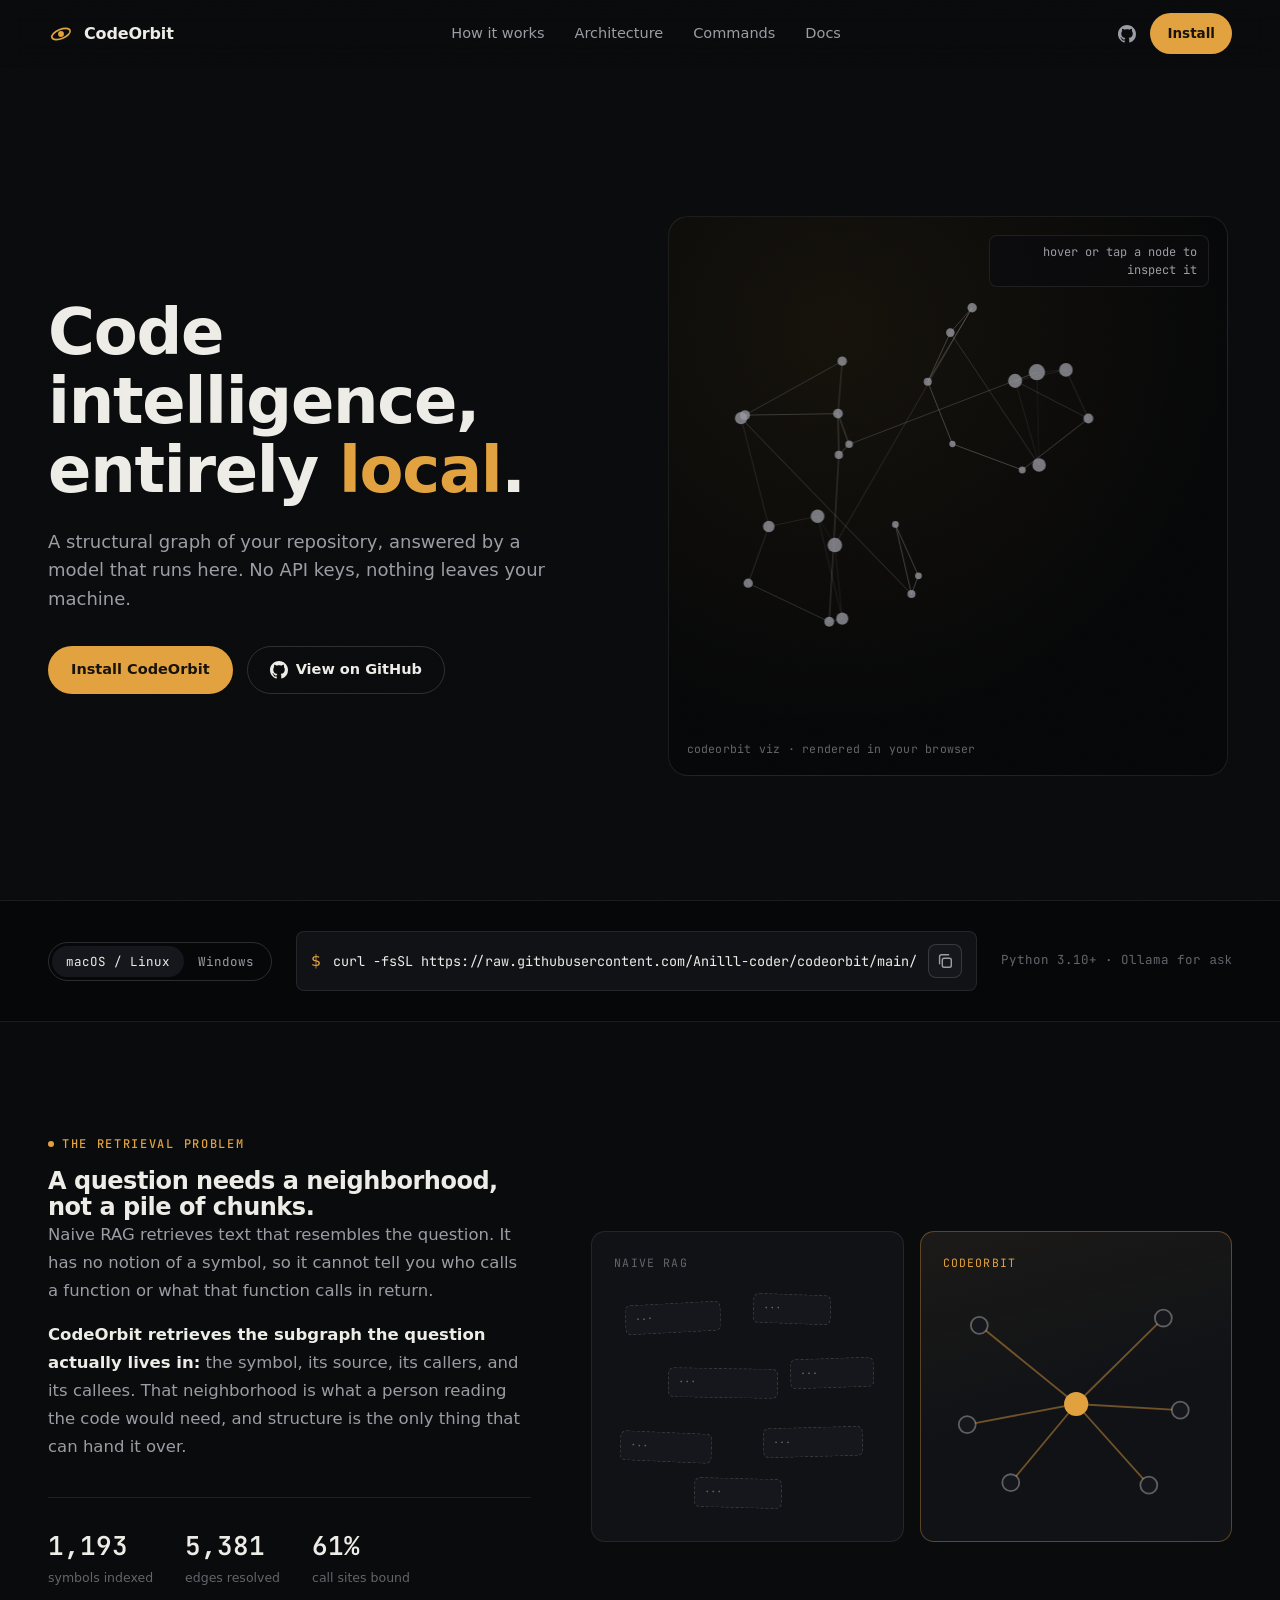
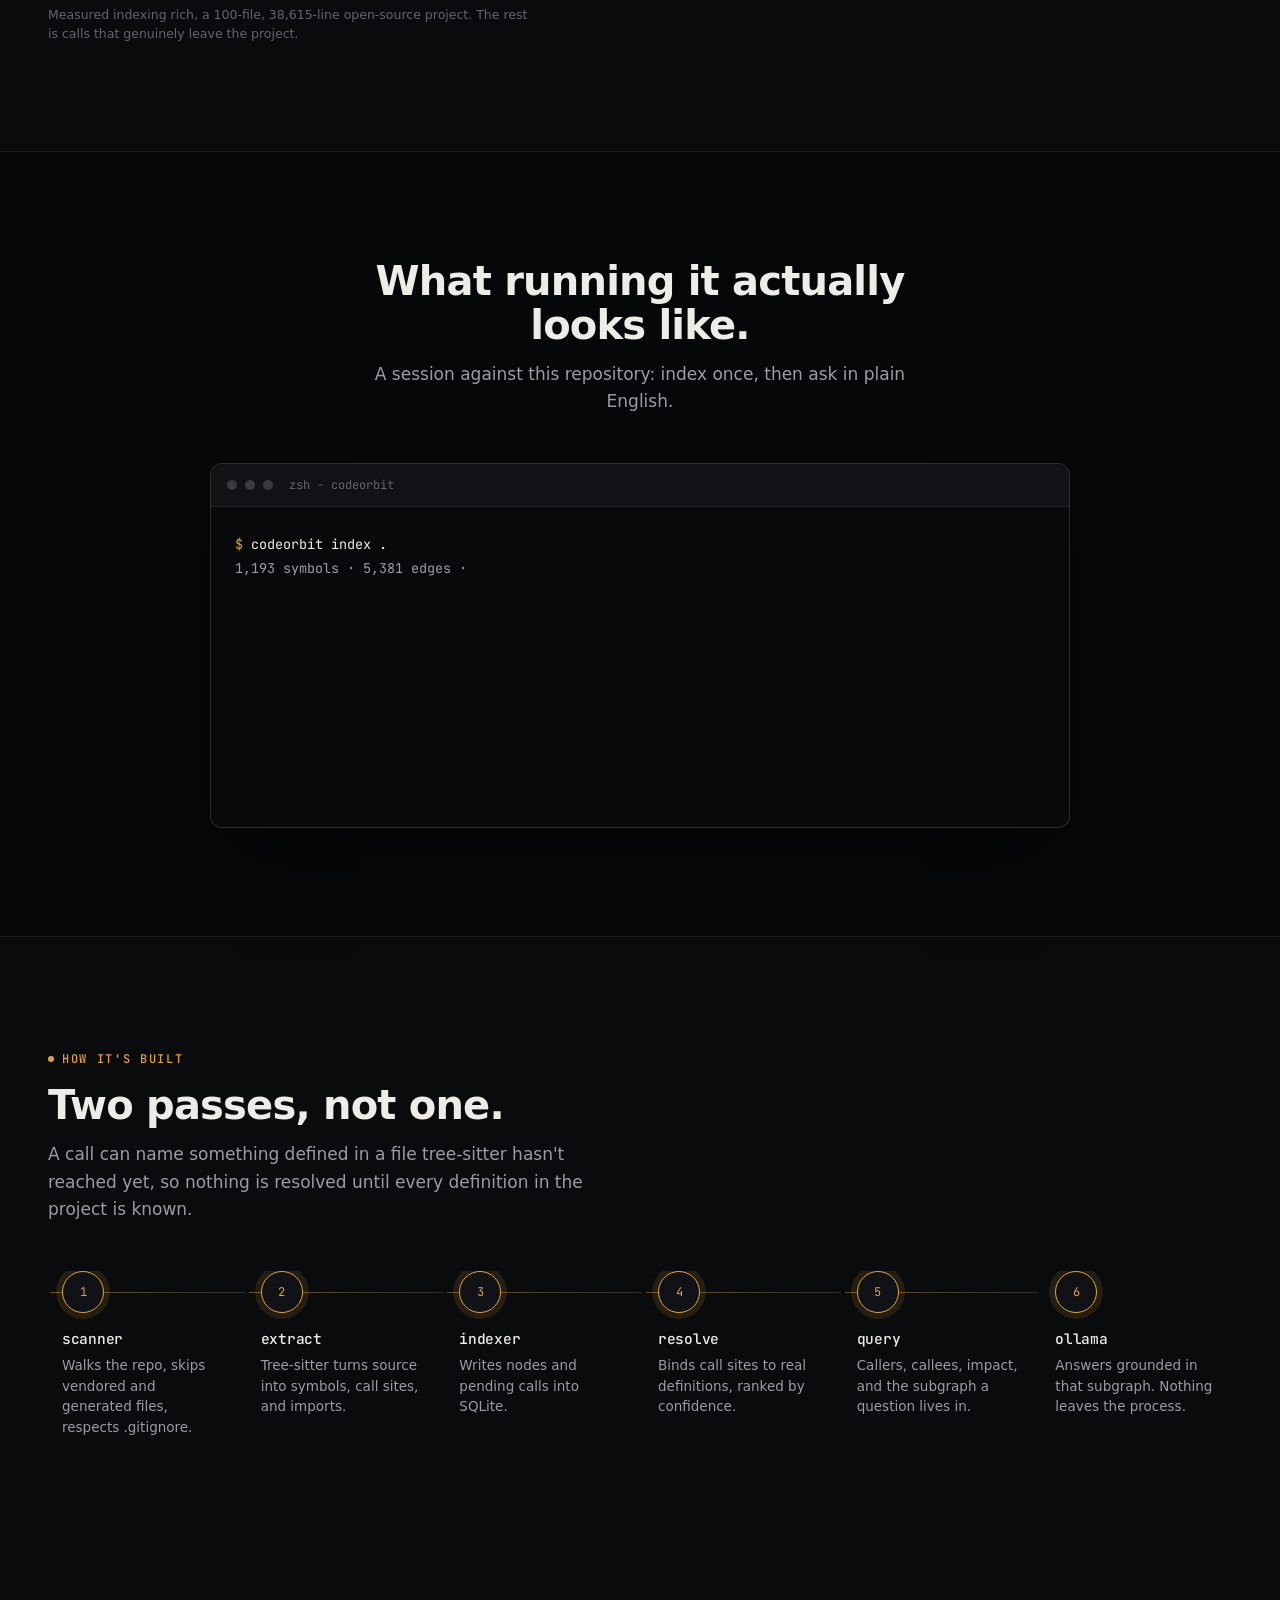
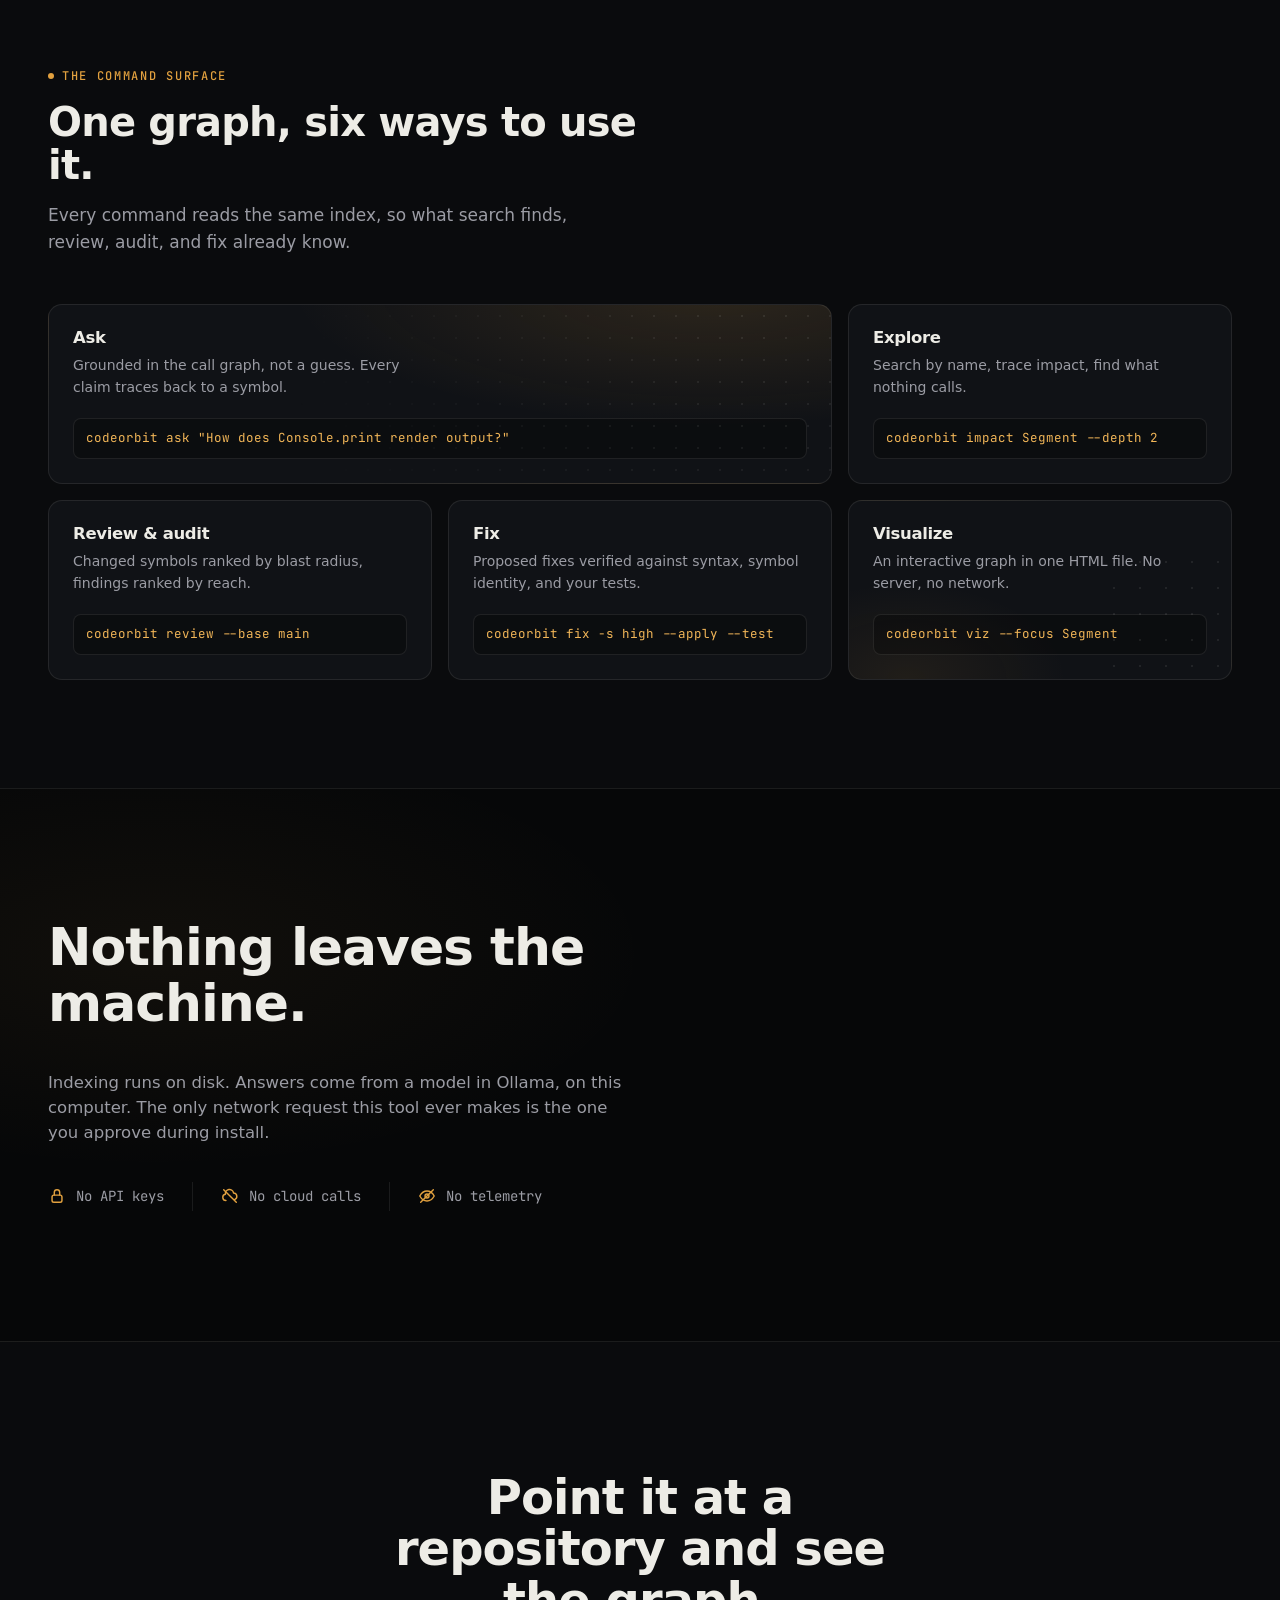
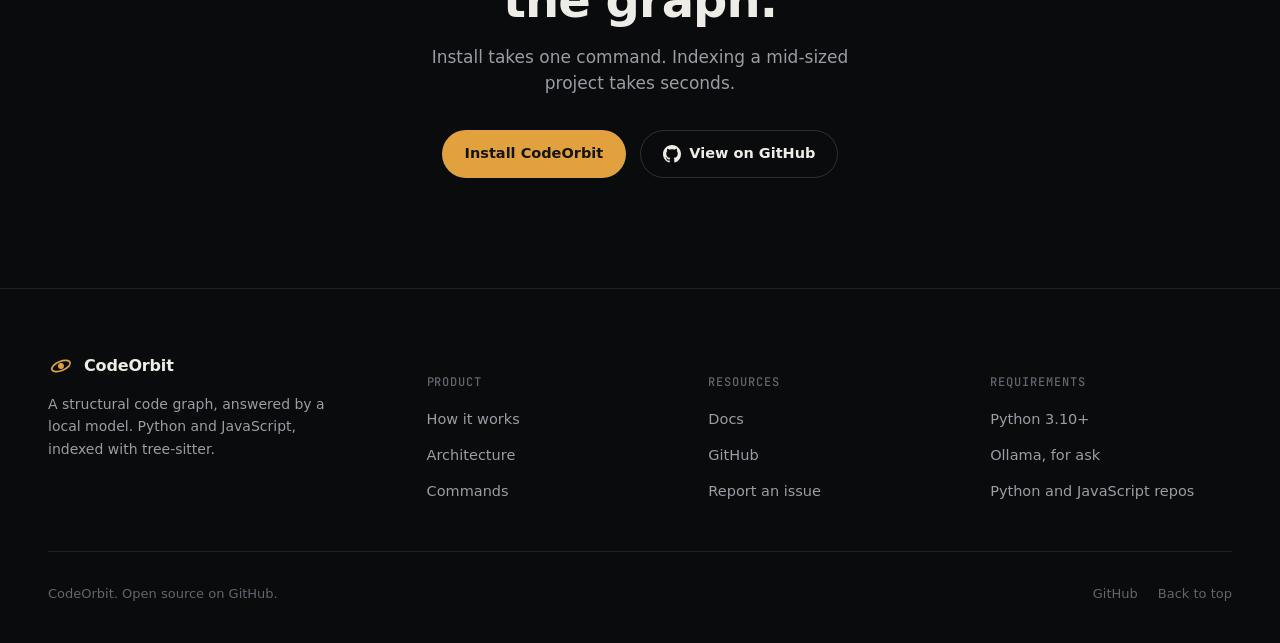
==== site/index.html @ 355a2ba1 "added site" ====
<!doctype html>
<html lang="en">
<head>
  <meta charset="UTF-8" />
  <meta name="viewport" content="width=device-width, initial-scale=1" />
  <title>CodeOrbit: local-first code intelligence</title>
  <meta name="description" content="CodeOrbit builds a structural knowledge graph of your repository with tree-sitter and answers questions about your code with a local LLM through Ollama. No API keys, no cloud, no telemetry." />

  <meta property="og:title" content="CodeOrbit: local-first code intelligence" />
  <meta property="og:description" content="A structural knowledge graph of your repo, answered by a model that runs on your machine. No API keys, nothing leaves your laptop." />
  <meta property="og:type" content="website" />
  <meta name="theme-color" content="#0a0b0d" />

  <link rel="icon" href="data:image/svg+xml,%3Csvg xmlns='http://www.w3.org/2000/svg' viewBox='0 0 32 32'%3E%3Crect width='32' height='32' rx='7' fill='%230a0b0d'/%3E%3Cellipse cx='16' cy='16' rx='12' ry='5.5' fill='none' stroke='%23e2a13f' stroke-width='2' transform='rotate(-22 16 16)'/%3E%3Ccircle cx='16' cy='16' r='3.4' fill='%23e2a13f'/%3E%3C/svg%3E" />

  <link rel="preconnect" href="https://fonts.googleapis.com" />
  <link rel="preconnect" href="https://fonts.gstatic.com" crossorigin />
  <link href="https://fonts.googleapis.com/css2?family=Space+Grotesk:wght@300..700&family=JetBrains+Mono:wght@400;500;600&display=swap" rel="stylesheet" />

  <link rel="stylesheet" href="styles.css" />
</head>
<body>
  <a class="sr-only" href="#main">Skip to content</a>
  <div class="grain" aria-hidden="true"></div>

  <!-- ============================================================ NAV -->
  <header class="nav" id="nav">
    <div class="nav-inner">
      <a class="brand" href="#top" aria-label="CodeOrbit home">
        <svg class="brand-mark" viewBox="0 0 32 32" aria-hidden="true">
          <ellipse cx="16" cy="16" rx="12" ry="5.6" fill="none" stroke="#e2a13f" stroke-width="2" transform="rotate(-22 16 16)"/>
          <circle cx="16" cy="16" r="3.6" fill="#e2a13f"/>
        </svg>
        CodeOrbit
      </a>

      <nav class="nav-links" aria-label="Primary">
        <a href="#story">How it works</a>
        <a href="#architecture">Architecture</a>
        <a href="#commands">Commands</a>
        <a href="https://github.com/Anilll-coder/codeorbit#readme">Docs</a>
      </nav>

      <div class="nav-cta">
        <a class="nav-gh" href="https://github.com/Anilll-coder/codeorbit" aria-label="CodeOrbit on GitHub" target="_blank" rel="noopener">
          <svg class="icon" viewBox="0 0 16 16" fill="currentColor" aria-hidden="true">
            <path d="M8 0C3.58 0 0 3.58 0 8c0 3.54 2.29 6.53 5.47 7.59.4.07.55-.17.55-.38 0-.19-.01-.82-.01-1.49-2.01.37-2.53-.49-2.69-.94-.09-.23-.48-.94-.82-1.13-.28-.15-.68-.52-.01-.53.63-.01 1.08.58 1.23.82.72 1.21 1.87.87 2.33.66.07-.52.28-.87.51-1.07-1.78-.2-3.64-.89-3.64-3.95 0-.87.31-1.59.82-2.15-.08-.2-.36-1.02.08-2.12 0 0 .67-.21 2.2.82.64-.18 1.32-.27 2-.27.68 0 1.36.09 2 .27 1.53-1.04 2.2-.82 2.2-.82.44 1.1.16 1.92.08 2.12.51.56.82 1.27.82 2.15 0 3.07-1.87 3.75-3.65 3.95.29.25.54.73.54 1.48 0 1.07-.01 1.93-.01 2.2 0 .21.15.46.55.38A8.013 8.013 0 0016 8c0-4.42-3.58-8-8-8z"/>
          </svg>
        </a>
        <a class="btn btn-primary btn-sm" href="#install">Install</a>
        <button class="nav-mobile-toggle" id="menu-toggle" aria-label="Open menu" aria-expanded="false" aria-controls="mobile-menu">
          <svg class="icon" id="menu-icon" viewBox="0 0 20 20" fill="none" stroke="currentColor" stroke-width="1.6" stroke-linecap="round" aria-hidden="true">
            <line x1="3" y1="6" x2="17" y2="6"/>
            <line x1="3" y1="10" x2="17" y2="10"/>
            <line x1="3" y1="14" x2="17" y2="14"/>
          </svg>
        </button>
      </div>
    </div>
  </header>

  <div class="mobile-menu" id="mobile-menu">
    <a href="#story">How it works</a>
    <a href="#architecture">Architecture</a>
    <a href="#commands">Commands</a>
    <a href="https://github.com/Anilll-coder/codeorbit#readme">Docs</a>
    <a href="https://github.com/Anilll-coder/codeorbit" target="_blank" rel="noopener">GitHub</a>
    <a class="btn btn-primary" href="#install">Install CodeOrbit</a>
  </div>

  <main id="main">

    <!-- ============================================================ HERO -->
    <section class="hero" id="top">
      <div class="hero-inner">
        <div class="hero-copy">
          <h1>Code intelligence, entirely <em>local</em>.</h1>
          <p class="sub">A structural graph of your repository, answered by a model that runs here. No API keys, nothing leaves your machine.</p>
          <div class="hero-actions">
            <a class="btn btn-primary" href="#install">Install CodeOrbit</a>
            <a class="btn btn-ghost" href="https://github.com/Anilll-coder/codeorbit" target="_blank" rel="noopener">
              <svg class="icon" viewBox="0 0 16 16" fill="currentColor" aria-hidden="true">
                <path d="M8 0C3.58 0 0 3.58 0 8c0 3.54 2.29 6.53 5.47 7.59.4.07.55-.17.55-.38 0-.19-.01-.82-.01-1.49-2.01.37-2.53-.49-2.69-.94-.09-.23-.48-.94-.82-1.13-.28-.15-.68-.52-.01-.53.63-.01 1.08.58 1.23.82.72 1.21 1.87.87 2.33.66.07-.52.28-.87.51-1.07-1.78-.2-3.64-.89-3.64-3.95 0-.87.31-1.59.82-2.15-.08-.2-.36-1.02.08-2.12 0 0 .67-.21 2.2.82.64-.18 1.32-.27 2-.27.68 0 1.36.09 2 .27 1.53-1.04 2.2-.82 2.2-.82.44 1.1.16 1.92.08 2.12.51.56.82 1.27.82 2.15 0 3.07-1.87 3.75-3.65 3.95.29.25.54.73.54 1.48 0 1.07-.01 1.93-.01 2.2 0 .21.15.46.55.38A8.013 8.013 0 0016 8c0-4.42-3.58-8-8-8z"/>
              </svg>
              View on GitHub
            </a>
          </div>
        </div>

        <div class="hero-stage" id="hero-stage">
          <canvas id="orbit-canvas" role="img" aria-label="Interactive rendering of a code call graph: nodes are symbols, lines are calls between them"></canvas>
          <div class="hero-node-label" id="hero-node-label"></div>
          <div class="hero-stage-tag">codeorbit viz · rendered in your browser</div>
        </div>
      </div>
    </section>

    <!-- ============================================================ INSTALL STRIP -->
    <section class="install-strip" id="install">
      <div class="install-strip-inner">
        <div class="install-tabs" role="tablist" aria-label="Install command by platform">
          <button class="install-tab is-active" role="tab" aria-selected="true" data-target="sh">macOS / Linux</button>
          <button class="install-tab" role="tab" aria-selected="false" data-target="ps1">Windows</button>
        </div>

        <div class="install-code">
          <span class="prompt">$</span>
          <code id="install-cmd">curl -fsSL https://raw.githubusercontent.com/Anilll-coder/codeorbit/main/install.sh | sh</code>
          <button class="copy-btn" id="copy-install" aria-label="Copy install command" type="button">
            <svg class="icon" id="copy-icon" viewBox="0 0 20 20" fill="none" stroke="currentColor" stroke-width="1.6" stroke-linecap="round" stroke-linejoin="round" aria-hidden="true">
              <rect x="7" y="7" width="10" height="10" rx="2"/>
              <path d="M4 13V5a2 2 0 012-2h8"/>
            </svg>
          </button>
        </div>

        <div class="install-meta">Python 3.10+ · Ollama for <code>ask</code></div>
      </div>
    </section>

    <!-- ============================================================ STORY -->
    <section class="section" id="story">
      <div class="wrap">
        <div class="story">
          <div class="story-copy reveal">
            <div class="eyebrow">The retrieval problem</div>
            <h2>A question needs a neighborhood, not a pile of chunks.</h2>
            <p>Naive RAG retrieves text that resembles the question. It has no notion of a symbol, so it cannot tell you who calls a function or what that function calls in return.</p>
            <p><strong>CodeOrbit retrieves the subgraph the question actually lives in:</strong> the symbol, its source, its callers, and its callees. That neighborhood is what a person reading the code would need, and structure is the only thing that can hand it over.</p>

            <div class="proof-row">
              <div class="proof-item">
                <div class="num">1,193</div>
                <div class="lbl">symbols indexed</div>
              </div>
              <div class="proof-item">
                <div class="num">5,381</div>
                <div class="lbl">edges resolved</div>
              </div>
              <div class="proof-item">
                <div class="num">61%</div>
                <div class="lbl">call sites bound</div>
              </div>
            </div>
            <div class="proof-note">Measured indexing rich, a 100-file, 38,615-line open-source project. The rest is calls that genuinely leave the project.</div>
          </div>

          <div class="compare reveal">
            <div class="compare-panel">
              <div class="compare-title">Naive RAG</div>
              <div class="chunk-field" aria-hidden="true">
                <div class="chunk" style="top:6%; left:4%; width:96px; transform:rotate(-3deg);">···</div>
                <div class="chunk" style="top:2%; left:52%; width:78px; transform:rotate(2deg);">···</div>
                <div class="chunk" style="top:34%; left:20%; width:110px; transform:rotate(1deg);">···</div>
                <div class="chunk" style="top:30%; left:66%; width:84px; transform:rotate(-2deg);">···</div>
                <div class="chunk" style="top:62%; left:2%; width:92px; transform:rotate(2.5deg);">···</div>
                <div class="chunk" style="top:60%; left:56%; width:100px; transform:rotate(-1.5deg);">···</div>
                <div class="chunk" style="top:82%; left:30%; width:88px; transform:rotate(1.5deg);">···</div>
              </div>
            </div>
            <div class="compare-panel is-good">
              <div class="compare-title">CodeOrbit</div>
              <svg class="neighborhood" viewBox="0 0 220 190" aria-hidden="true">
                <g stroke="rgba(226,161,63,0.45)" stroke-width="1.5">
                  <line x1="110" y1="95" x2="30" y2="30"/>
                  <line x1="110" y1="95" x2="182" y2="24"/>
                  <line x1="110" y1="95" x2="196" y2="100"/>
                  <line x1="110" y1="95" x2="170" y2="162"/>
                  <line x1="110" y1="95" x2="56" y2="160"/>
                  <line x1="110" y1="95" x2="20" y2="112"/>
                </g>
                <circle cx="30" cy="30" r="7" fill="#15171c" stroke="rgba(237,236,230,0.35)" stroke-width="1.5"/>
                <circle cx="182" cy="24" r="7" fill="#15171c" stroke="rgba(237,236,230,0.35)" stroke-width="1.5"/>
                <circle cx="196" cy="100" r="7" fill="#15171c" stroke="rgba(237,236,230,0.35)" stroke-width="1.5"/>
                <circle cx="170" cy="162" r="7" fill="#15171c" stroke="rgba(237,236,230,0.35)" stroke-width="1.5"/>
                <circle cx="56" cy="160" r="7" fill="#15171c" stroke="rgba(237,236,230,0.35)" stroke-width="1.5"/>
                <circle cx="20" cy="112" r="7" fill="#15171c" stroke="rgba(237,236,230,0.35)" stroke-width="1.5"/>
                <circle cx="110" cy="95" r="10" fill="#e2a13f"/>
              </svg>
            </div>
          </div>
        </div>
      </div>
    </section>

    <!-- ============================================================ TERMINAL DEMO -->
    <section class="section terminal-section" id="demo">
      <div class="wrap">
        <div class="section-head reveal" style="margin-left:auto;margin-right:auto;text-align:center;">
          <h2>What running it actually looks like.</h2>
          <p style="margin-left:auto;margin-right:auto;">A session against this repository: index once, then ask in plain English.</p>
        </div>

        <div class="terminal-window reveal" id="terminal">
          <div class="terminal-titlebar">
            <span class="tdot"></span><span class="tdot"></span><span class="tdot"></span>
            <span class="terminal-label">zsh - codeorbit</span>
          </div>
          <div class="terminal-body" id="terminal-body" aria-live="polite"></div>
        </div>
      </div>
    </section>

    <!-- ============================================================ ARCHITECTURE -->
    <section class="section" id="architecture">
      <div class="wrap">
        <div class="section-head reveal">
          <div class="eyebrow">How it's built</div>
          <h2>Two passes, not one.</h2>
          <p>A call can name something defined in a file tree-sitter hasn't reached yet, so nothing is resolved until every definition in the project is known.</p>
        </div>

        <div class="pipeline" id="pipeline">
          <div class="pipeline-stage" data-i="0">
            <div class="pipeline-node">1</div>
            <h4>scanner</h4>
            <p>Walks the repo, skips vendored and generated files, respects .gitignore.</p>
          </div>
          <div class="pipeline-stage" data-i="1">
            <div class="pipeline-node">2</div>
            <h4>extract</h4>
            <p>Tree-sitter turns source into symbols, call sites, and imports.</p>
          </div>
          <div class="pipeline-stage" data-i="2">
            <div class="pipeline-node">3</div>
            <h4>indexer</h4>
            <p>Writes nodes and pending calls into SQLite.</p>
          </div>
          <div class="pipeline-stage" data-i="3">
            <div class="pipeline-node">4</div>
            <h4>resolve</h4>
            <p>Binds call sites to real definitions, ranked by confidence.</p>
          </div>
          <div class="pipeline-stage" data-i="4">
            <div class="pipeline-node">5</div>
            <h4>query</h4>
            <p>Callers, callees, impact, and the subgraph a question lives in.</p>
          </div>
          <div class="pipeline-stage" data-i="5">
            <div class="pipeline-node">6</div>
            <h4>ollama</h4>
            <p>Answers grounded in that subgraph. Nothing leaves the process.</p>
          </div>
        </div>
      </div>
    </section>

    <!-- ============================================================ COMMANDS -->
    <section class="section" id="commands">
      <div class="wrap">
        <div class="section-head reveal">
          <div class="eyebrow">The command surface</div>
          <h2>One graph, six ways to use it.</h2>
          <p>Every command reads the same index, so what search finds, review, audit, and fix already know.</p>
        </div>

        <div class="bento reveal">
          <div class="bento-cell is-hero">
            <h4>Ask</h4>
            <p>Grounded in the call graph, not a guess. Every claim traces back to a symbol.</p>
            <div class="bento-code">codeorbit ask "How does Console.print render output?"</div>
          </div>
          <div class="bento-cell">
            <h4>Explore</h4>
            <p>Search by name, trace impact, find what nothing calls.</p>
            <div class="bento-code">codeorbit impact Segment --depth 2</div>
          </div>
          <div class="bento-cell">
            <h4>Review &amp; audit</h4>
            <p>Changed symbols ranked by blast radius, findings ranked by reach.</p>
            <div class="bento-code">codeorbit review --base main</div>
          </div>
          <div class="bento-cell">
            <h4>Fix</h4>
            <p>Proposed fixes verified against syntax, symbol identity, and your tests.</p>
            <div class="bento-code">codeorbit fix -s high --apply --test</div>
          </div>
          <div class="bento-cell is-graph">
            <h4>Visualize</h4>
            <p>An interactive graph in one HTML file. No server, no network.</p>
            <div class="bento-code">codeorbit viz --focus Segment</div>
          </div>
        </div>
      </div>
    </section>

    <!-- ============================================================ MANIFESTO -->
    <section class="manifesto" id="local-first">
      <div class="wrap reveal">
        <h2>Nothing leaves the machine.</h2>
        <p style="color:var(--text-secondary); font-size:16.5px; max-width:56ch; margin-bottom:36px;">Indexing runs on disk. Answers come from a model in Ollama, on this computer. The only network request this tool ever makes is the one you approve during install.</p>
        <div class="manifesto-facts">
          <div class="manifesto-fact">
            <svg class="icon" viewBox="0 0 20 20" fill="none" stroke="currentColor" stroke-width="1.6" stroke-linecap="round" stroke-linejoin="round" aria-hidden="true">
              <rect x="4.5" y="9" width="11" height="8" rx="2"/>
              <path d="M7 9V6a3 3 0 016 0v3"/>
            </svg>
            No API keys
          </div>
          <div class="manifesto-fact">
            <svg class="icon" viewBox="0 0 20 20" fill="none" stroke="currentColor" stroke-width="1.6" stroke-linecap="round" stroke-linejoin="round" aria-hidden="true">
              <path d="M5.5 15a3.5 3.5 0 01-.6-6.95A4.5 4.5 0 0113.9 6.6 3.8 3.8 0 0115 14"/>
              <line x1="3" y1="3" x2="17" y2="17"/>
            </svg>
            No cloud calls
          </div>
          <div class="manifesto-fact">
            <svg class="icon" viewBox="0 0 20 20" fill="none" stroke="currentColor" stroke-width="1.6" stroke-linecap="round" stroke-linejoin="round" aria-hidden="true">
              <path d="M2 10s3-5.5 8-5.5 8 5.5 8 5.5-3 5.5-8 5.5-8-5.5-8-5.5z"/>
              <circle cx="10" cy="10" r="2.2"/>
              <line x1="3" y1="17" x2="17" y2="3"/>
            </svg>
            No telemetry
          </div>
        </div>
      </div>
    </section>

    <!-- ============================================================ FINAL CTA -->
    <section class="final-cta">
      <div class="wrap reveal">
        <h2>Point it at a repository and see the graph.</h2>
        <p>Install takes one command. Indexing a mid-sized project takes seconds.</p>
        <div class="hero-actions">
          <a class="btn btn-primary" href="#install">Install CodeOrbit</a>
          <a class="btn btn-ghost" href="https://github.com/Anilll-coder/codeorbit" target="_blank" rel="noopener">
            <svg class="icon" viewBox="0 0 16 16" fill="currentColor" aria-hidden="true">
              <path d="M8 0C3.58 0 0 3.58 0 8c0 3.54 2.29 6.53 5.47 7.59.4.07.55-.17.55-.38 0-.19-.01-.82-.01-1.49-2.01.37-2.53-.49-2.69-.94-.09-.23-.48-.94-.82-1.13-.28-.15-.68-.52-.01-.53.63-.01 1.08.58 1.23.82.72 1.21 1.87.87 2.33.66.07-.52.28-.87.51-1.07-1.78-.2-3.64-.89-3.64-3.95 0-.87.31-1.59.82-2.15-.08-.2-.36-1.02.08-2.12 0 0 .67-.21 2.2.82.64-.18 1.32-.27 2-.27.68 0 1.36.09 2 .27 1.53-1.04 2.2-.82 2.2-.82.44 1.1.16 1.92.08 2.12.51.56.82 1.27.82 2.15 0 3.07-1.87 3.75-3.65 3.95.29.25.54.73.54 1.48 0 1.07-.01 1.93-.01 2.2 0 .21.15.46.55.38A8.013 8.013 0 0016 8c0-4.42-3.58-8-8-8z"/>
            </svg>
            View on GitHub
          </a>
        </div>
      </div>
    </section>
  </main>

  <!-- ============================================================ FOOTER -->
  <footer class="footer">
    <div class="wrap">
      <div class="footer-top">
        <div class="footer-brand">
          <a class="brand" href="#top" aria-label="CodeOrbit home">
            <svg class="brand-mark" viewBox="0 0 32 32" aria-hidden="true">
              <ellipse cx="16" cy="16" rx="12" ry="5.6" fill="none" stroke="#e2a13f" stroke-width="2" transform="rotate(-22 16 16)"/>
              <circle cx="16" cy="16" r="3.6" fill="#e2a13f"/>
            </svg>
            CodeOrbit
          </a>
          <p>A structural code graph, answered by a local model. Python and JavaScript, indexed with tree-sitter.</p>
        </div>

        <div class="footer-col">
          <h5>Product</h5>
          <ul>
            <li><a href="#story">How it works</a></li>
            <li><a href="#architecture">Architecture</a></li>
            <li><a href="#commands">Commands</a></li>
          </ul>
        </div>

        <div class="footer-col">
          <h5>Resources</h5>
          <ul>
            <li><a href="https://github.com/Anilll-coder/codeorbit#readme" target="_blank" rel="noopener">Docs</a></li>
            <li><a href="https://github.com/Anilll-coder/codeorbit" target="_blank" rel="noopener">GitHub</a></li>
            <li><a href="https://github.com/Anilll-coder/codeorbit/issues" target="_blank" rel="noopener">Report an issue</a></li>
          </ul>
        </div>

        <div class="footer-col">
          <h5>Requirements</h5>
          <ul>
            <li><span class="plain">Python 3.10+</span></li>
            <li><span class="plain">Ollama, for <code style="font-family:inherit;">ask</code></span></li>
            <li><span class="plain">Python and JavaScript repos</span></li>
          </ul>
        </div>
      </div>

      <div class="footer-bottom">
        <span>CodeOrbit. Open source on GitHub.</span>
        <div class="footer-bottom-links">
          <a href="https://github.com/Anilll-coder/codeorbit" target="_blank" rel="noopener">GitHub</a>
          <a href="#top">Back to top</a>
        </div>
      </div>
    </div>
  </footer>

  <script src="app.js"></script>
</body>
</html>
---- site/styles.css ----
/* CodeOrbit landing page
   Dark-locked by design: this is a devtool brand identity, not an omission. */

@font-face {
  font-family: 'Space Grotesk';
  font-style: normal;
  font-weight: 300 700;
  font-display: swap;
  src: local('Space Grotesk');
}

:root {
  color-scheme: dark;

  --bg: #0a0b0d;
  --bg-raised: #101216;
  --bg-raised-2: #15171c;
  --bg-well: #060708;

  --border: rgba(237, 236, 230, 0.09);
  --border-strong: rgba(237, 236, 230, 0.16);
  --border-accent: rgba(226, 161, 63, 0.35);

  --text-primary: #edece6;
  --text-secondary: #9b9ca4;
  --text-tertiary: #63656d;

  --accent: #e2a13f;
  --accent-strong: #f2b658;
  --accent-dim: #a9772f;
  --accent-soft: rgba(226, 161, 63, 0.12);
  --accent-soft-2: rgba(226, 161, 63, 0.22);
  --accent-line: rgba(226, 161, 63, 0.45);

  --ok: #7fb992;

  --mono: 'JetBrains Mono', ui-monospace, 'SFMono-Regular', Menlo, Consolas, monospace;
  --sans: 'Space Grotesk', 'Inter var', ui-sans-serif, system-ui, -apple-system, sans-serif;

  --radius-card: 14px;
  --radius-input: 8px;
  --radius-pill: 999px;

  --shadow-card: 0 24px 60px -20px rgba(0, 0, 0, 0.6);
  --shadow-pop: 0 30px 80px -24px rgba(0, 0, 0, 0.7);

  --ease: cubic-bezier(0.16, 1, 0.3, 1);
  --nav-h: 68px;

  --container: 1240px;
}

* {
  box-sizing: border-box;
}

html {
  background: var(--bg);
  scroll-behavior: smooth;
}

@media (prefers-reduced-motion: reduce) {
  html {
    scroll-behavior: auto;
  }
}

body {
  margin: 0;
  background: var(--bg);
  color: var(--text-primary);
  font-family: var(--sans);
  font-size: 16px;
  line-height: 1.5;
  -webkit-font-smoothing: antialiased;
  text-rendering: optimizeLegibility;
  overflow-x: hidden;
}

img,
canvas,
svg {
  max-width: 100%;
  display: block;
}

a {
  color: inherit;
  text-decoration: none;
}

button {
  font-family: inherit;
  cursor: pointer;
}

::selection {
  background: var(--accent-soft-2);
  color: var(--text-primary);
}

.wrap {
  width: 100%;
  max-width: var(--container);
  margin: 0 auto;
  padding: 0 28px;
}

@media (max-width: 640px) {
  .wrap {
    padding: 0 20px;
  }
}

/* ---------------------------------------------------------------- grain */

.grain {
  position: fixed;
  inset: 0;
  z-index: 60;
  pointer-events: none;
  opacity: 0.035;
  mix-blend-mode: overlay;
  background-image: url("data:image/svg+xml,%3Csvg xmlns='http://www.w3.org/2000/svg' width='120' height='120'%3E%3Cfilter id='n'%3E%3CfeTurbulence type='fractalNoise' baseFrequency='0.9' numOctaves='2' stitchTiles='stitch'/%3E%3C/filter%3E%3Crect width='100%25' height='100%25' filter='url(%23n)'/%3E%3C/svg%3E");
}

/* ---------------------------------------------------------------- type */

h1, h2, h3, h4 {
  margin: 0;
  font-weight: 550;
  letter-spacing: -0.02em;
  line-height: 1.08;
}

p {
  margin: 0;
}

.eyebrow {
  font-family: var(--mono);
  font-size: 12px;
  font-weight: 500;
  letter-spacing: 0.14em;
  text-transform: uppercase;
  color: var(--accent);
  margin-bottom: 16px;
  display: inline-flex;
  align-items: center;
  gap: 8px;
}

.eyebrow::before {
  content: '';
  width: 6px;
  height: 6px;
  border-radius: 50%;
  background: var(--accent);
}

.section-head {
  max-width: 640px;
  margin-bottom: 48px;
}

.section-head h2 {
  font-size: clamp(28px, 3.4vw, 40px);
  margin-bottom: 14px;
}

.section-head p {
  color: var(--text-secondary);
  font-size: 17px;
  line-height: 1.6;
  max-width: 52ch;
}

.section {
  padding: 108px 0;
  position: relative;
}

@media (max-width: 900px) {
  .section {
    padding: 76px 0;
  }
}

.section-divider {
  height: 1px;
  background: var(--border);
  width: 100%;
}

/* ---------------------------------------------------------------- reveal */

.reveal {
  opacity: 0;
  transform: translateY(22px);
  transition: opacity 0.7s var(--ease), transform 0.7s var(--ease);
}

.reveal.is-visible {
  opacity: 1;
  transform: translateY(0);
}

@media (prefers-reduced-motion: reduce) {
  .reveal {
    opacity: 1;
    transform: none;
    transition: none;
  }
}

/* ---------------------------------------------------------------- nav */

.nav {
  position: fixed;
  top: 0;
  left: 0;
  right: 0;
  z-index: 50;
  height: var(--nav-h);
  display: flex;
  align-items: center;
  background: rgba(10, 11, 13, 0.72);
  backdrop-filter: blur(14px) saturate(140%);
  -webkit-backdrop-filter: blur(14px) saturate(140%);
  border-bottom: 1px solid transparent;
  transition: border-color 0.3s var(--ease), background 0.3s var(--ease);
}

.nav.is-scrolled {
  border-bottom-color: var(--border);
}

.nav-inner {
  width: 100%;
  max-width: var(--container);
  margin: 0 auto;
  padding: 0 28px;
  display: flex;
  align-items: center;
  justify-content: space-between;
  gap: 24px;
}

.brand {
  display: flex;
  align-items: center;
  gap: 10px;
  font-weight: 600;
  font-size: 16px;
  letter-spacing: -0.01em;
  flex-shrink: 0;
}

.brand-mark {
  width: 26px;
  height: 26px;
  flex-shrink: 0;
}

.nav-links {
  display: flex;
  align-items: center;
  gap: 30px;
  font-size: 14.5px;
  color: var(--text-secondary);
}

.nav-links a {
  white-space: nowrap;
  transition: color 0.2s var(--ease);
  position: relative;
}

.nav-links a:hover {
  color: var(--text-primary);
}

.nav-cta {
  display: flex;
  align-items: center;
  gap: 14px;
  flex-shrink: 0;
}

.nav-gh {
  display: flex;
  align-items: center;
  color: var(--text-secondary);
  transition: color 0.2s var(--ease);
}

.nav-gh:hover {
  color: var(--text-primary);
}

.nav-mobile-toggle {
  display: none;
  background: none;
  border: none;
  color: var(--text-primary);
  padding: 6px;
}

@media (max-width: 860px) {
  .nav-links {
    display: none;
  }
  .nav-mobile-toggle {
    display: flex;
  }
}

.mobile-menu {
  position: fixed;
  inset: var(--nav-h) 0 0 0;
  z-index: 49;
  background: var(--bg);
  padding: 8px 28px 40px;
  display: flex;
  flex-direction: column;
  gap: 4px;
  transform: translateY(-8px);
  opacity: 0;
  visibility: hidden;
  transition: opacity 0.25s var(--ease), transform 0.25s var(--ease), visibility 0.25s;
}

.mobile-menu.is-open {
  opacity: 1;
  transform: translateY(0);
  visibility: visible;
}

.mobile-menu a {
  padding: 16px 4px;
  border-bottom: 1px solid var(--border);
  font-size: 17px;
  color: var(--text-primary);
}

.mobile-menu .btn {
  margin-top: 20px;
}

/* ---------------------------------------------------------------- buttons */

.btn {
  display: inline-flex;
  align-items: center;
  justify-content: center;
  gap: 8px;
  font-family: var(--sans);
  font-size: 14.5px;
  font-weight: 600;
  padding: 12px 22px;
  border-radius: var(--radius-pill);
  border: 1px solid transparent;
  white-space: nowrap;
  transition: transform 0.18s var(--ease), background 0.18s var(--ease), border-color 0.18s var(--ease);
}

.btn:active {
  transform: scale(0.97);
}

.btn-primary {
  background: var(--accent);
  color: #17130a;
}

.btn-primary:hover {
  background: var(--accent-strong);
}

.btn-ghost {
  background: transparent;
  color: var(--text-primary);
  border-color: var(--border-strong);
}

.btn-ghost:hover {
  border-color: var(--text-secondary);
  background: rgba(255, 255, 255, 0.03);
}

.btn-sm {
  padding: 9px 16px;
  font-size: 13.5px;
}

/* ---------------------------------------------------------------- hero */

.hero {
  min-height: 100dvh;
  display: flex;
  align-items: center;
  padding-top: var(--nav-h);
  position: relative;
}

.hero-inner {
  width: 100%;
  max-width: var(--container);
  margin: 0 auto;
  padding: 24px 28px 0;
  display: grid;
  grid-template-columns: minmax(0, 1.02fr) minmax(0, 0.98fr);
  gap: 32px;
  align-items: center;
}

@media (max-width: 980px) {
  .hero-inner {
    grid-template-columns: 1fr;
    padding-top: 8px;
  }
}

.hero-copy h1 {
  font-size: clamp(36px, 5.6vw, 64px);
  max-width: 11ch;
}

.hero-copy h1 em {
  font-style: normal;
  color: var(--accent);
}

.hero-copy .sub {
  margin-top: 22px;
  font-size: 18px;
  line-height: 1.6;
  color: var(--text-secondary);
  max-width: 46ch;
}

.hero-actions {
  margin-top: 32px;
  display: flex;
  align-items: center;
  gap: 14px;
  flex-wrap: wrap;
}

.hero-stage {
  position: relative;
  aspect-ratio: 1 / 1;
  max-height: 560px;
  border-radius: 20px;
  border: 1px solid var(--border);
  background: radial-gradient(120% 120% at 30% 20%, rgba(226, 161, 63, 0.07), transparent 60%), var(--bg-well);
  overflow: hidden;
}

.hero-stage canvas {
  width: 100%;
  height: 100%;
  display: block;
  touch-action: none;
}

.hero-stage-tag {
  position: absolute;
  left: 18px;
  bottom: 18px;
  font-family: var(--mono);
  font-size: 11.5px;
  color: var(--text-tertiary);
  letter-spacing: 0.02em;
  pointer-events: none;
}

.hero-node-label {
  position: absolute;
  top: 18px;
  right: 18px;
  font-family: var(--mono);
  font-size: 12px;
  color: var(--text-secondary);
  background: rgba(10, 11, 13, 0.7);
  border: 1px solid var(--border);
  padding: 7px 11px;
  border-radius: var(--radius-input);
  max-width: 220px;
  text-align: right;
  opacity: 0;
  transition: opacity 0.25s var(--ease);
  pointer-events: none;
}

.hero-node-label.is-visible {
  opacity: 1;
}

.hero-node-label .k {
  color: var(--accent);
}

@media (max-width: 980px) {
  .hero-stage {
    max-height: 380px;
  }
}

/* ---------------------------------------------------------------- install strip */

.install-strip {
  border-top: 1px solid var(--border);
  border-bottom: 1px solid var(--border);
  background: var(--bg-well);
}

.install-strip-inner {
  max-width: var(--container);
  margin: 0 auto;
  padding: 30px 28px;
  display: flex;
  align-items: center;
  gap: 24px;
  justify-content: space-between;
  flex-wrap: wrap;
}

.install-tabs {
  display: inline-flex;
  border: 1px solid var(--border-strong);
  border-radius: var(--radius-pill);
  padding: 3px;
  flex-shrink: 0;
}

.install-tab {
  border: none;
  background: transparent;
  color: var(--text-secondary);
  font-family: var(--mono);
  font-size: 12.5px;
  padding: 7px 14px;
  border-radius: var(--radius-pill);
  transition: background 0.2s var(--ease), color 0.2s var(--ease);
}

.install-tab.is-active {
  background: var(--bg-raised-2);
  color: var(--text-primary);
}

.install-code {
  flex: 1 1 380px;
  display: flex;
  align-items: center;
  gap: 12px;
  background: var(--bg-raised);
  border: 1px solid var(--border);
  border-radius: var(--radius-input);
  padding: 12px 14px;
  min-width: 0;
}

.install-code code {
  font-family: var(--mono);
  font-size: 13.5px;
  color: var(--text-primary);
  overflow-x: auto;
  white-space: nowrap;
  flex: 1;
  scrollbar-width: none;
}

.install-code code::-webkit-scrollbar {
  display: none;
}

.install-code .prompt {
  color: var(--accent);
  user-select: none;
}

.copy-btn {
  border: 1px solid var(--border-strong);
  background: var(--bg-raised-2);
  color: var(--text-secondary);
  border-radius: var(--radius-input);
  width: 34px;
  height: 34px;
  display: inline-flex;
  align-items: center;
  justify-content: center;
  flex-shrink: 0;
  transition: color 0.2s var(--ease), border-color 0.2s var(--ease);
}

.copy-btn:hover {
  color: var(--text-primary);
  border-color: var(--text-secondary);
}

.copy-btn.is-copied {
  color: var(--ok);
  border-color: var(--ok);
}

.install-meta {
  font-family: var(--mono);
  font-size: 12.5px;
  color: var(--text-tertiary);
  flex-shrink: 0;
}

/* ---------------------------------------------------------------- graph story */

.story {
  display: grid;
  grid-template-columns: minmax(0, 0.86fr) minmax(0, 1.14fr);
  gap: 60px;
  align-items: center;
}

@media (max-width: 900px) {
  .story {
    grid-template-columns: 1fr;
    gap: 40px;
  }
}

.story-copy p {
  color: var(--text-secondary);
  font-size: 16.5px;
  line-height: 1.7;
  max-width: 50ch;
}

.story-copy p + p {
  margin-top: 16px;
}

.story-copy strong {
  color: var(--text-primary);
  font-weight: 600;
}

.proof-row {
  display: flex;
  gap: 32px;
  margin-top: 36px;
  padding-top: 28px;
  border-top: 1px solid var(--border);
  flex-wrap: wrap;
}

.proof-item .num {
  font-family: var(--mono);
  font-size: 26px;
  font-weight: 600;
  color: var(--text-primary);
}

.proof-item .lbl {
  margin-top: 4px;
  font-size: 12.5px;
  color: var(--text-tertiary);
}

.proof-note {
  margin-top: 18px;
  font-size: 12.5px;
  color: var(--text-tertiary);
}

.compare {
  display: grid;
  grid-template-columns: 1fr 1fr;
  gap: 16px;
}

@media (max-width: 620px) {
  .compare {
    grid-template-columns: 1fr;
  }
}

.compare-panel {
  border: 1px solid var(--border);
  border-radius: var(--radius-card);
  padding: 22px;
  background: var(--bg-raised);
  min-height: 300px;
  display: flex;
  flex-direction: column;
}

.compare-panel.is-good {
  border-color: var(--border-accent);
  background: linear-gradient(165deg, rgba(226, 161, 63, 0.06), transparent 55%), var(--bg-raised);
}

.compare-title {
  font-family: var(--mono);
  font-size: 11.5px;
  letter-spacing: 0.1em;
  text-transform: uppercase;
  color: var(--text-tertiary);
  margin-bottom: 18px;
}

.compare-panel.is-good .compare-title {
  color: var(--accent);
}

.chunk-field {
  position: relative;
  flex: 1;
  min-height: 180px;
}

.chunk {
  position: absolute;
  border: 1px dashed var(--border-strong);
  border-radius: 6px;
  padding: 6px 9px;
  font-family: var(--mono);
  font-size: 10.5px;
  color: var(--text-tertiary);
  background: var(--bg-raised-2);
}

.neighborhood {
  position: relative;
  flex: 1;
  min-height: 180px;
}

.nb-node {
  position: absolute;
  width: 12px;
  height: 12px;
  border-radius: 50%;
  background: var(--bg-raised-2);
  border: 1.5px solid var(--border-strong);
}

.nb-node.is-center {
  width: 16px;
  height: 16px;
  background: var(--accent);
  border-color: var(--accent);
  box-shadow: 0 0 0 6px var(--accent-soft);
}

.nb-edge {
  position: absolute;
  height: 1.5px;
  background: var(--accent-line);
  transform-origin: left center;
}

/* ---------------------------------------------------------------- terminal demo */

.terminal-section {
  background: var(--bg-well);
  border-top: 1px solid var(--border);
  border-bottom: 1px solid var(--border);
}

.terminal-window {
  border-radius: 12px;
  border: 1px solid var(--border-strong);
  background: #08090a;
  box-shadow: var(--shadow-pop);
  overflow: hidden;
  max-width: 860px;
  margin: 0 auto;
}

.terminal-titlebar {
  display: flex;
  align-items: center;
  gap: 8px;
  padding: 12px 16px;
  border-bottom: 1px solid var(--border);
  background: var(--bg-raised);
}

.tdot {
  width: 10px;
  height: 10px;
  border-radius: 50%;
  background: #3a3b40;
}

.terminal-label {
  margin-left: 8px;
  font-family: var(--mono);
  font-size: 12px;
  color: var(--text-tertiary);
}

.terminal-body {
  padding: 26px 24px 34px;
  font-family: var(--mono);
  font-size: 13.5px;
  line-height: 1.75;
  min-height: 320px;
}

.terminal-body .line {
  white-space: pre-wrap;
  word-break: break-word;
}

.terminal-body .prompt {
  color: var(--accent);
}

.terminal-body .cmd {
  color: var(--text-primary);
}

.terminal-body .out {
  color: var(--text-secondary);
}

.terminal-body .accent-out {
  color: var(--accent-strong);
}

.terminal-body .dim {
  color: var(--text-tertiary);
}

.caret {
  display: inline-block;
  width: 7px;
  height: 15px;
  background: var(--accent);
  vertical-align: -2px;
  animation: blink 1s step-end infinite;
}

@media (prefers-reduced-motion: reduce) {
  .caret {
    animation: none;
  }
}

@keyframes blink {
  50% { opacity: 0; }
}

/* ---------------------------------------------------------------- architecture */

.pipeline {
  display: flex;
  gap: 0;
  overflow-x: auto;
  padding-bottom: 8px;
  margin: 0 -4px;
  scrollbar-width: thin;
}

.pipeline-stage {
  flex: 1 1 0;
  min-width: 168px;
  padding: 0 18px;
  position: relative;
  opacity: 0.35;
  transform: translateY(10px);
  transition: opacity 0.5s var(--ease), transform 0.5s var(--ease);
}

.pipeline-stage.is-active {
  opacity: 1;
  transform: translateY(0);
}

.pipeline-stage:not(:last-child)::after {
  content: '';
  position: absolute;
  top: 21px;
  right: -2px;
  width: calc(100% - 4px);
  height: 1px;
  background: var(--border-strong);
  z-index: 0;
}

.pipeline-stage.is-active:not(:last-child)::after {
  background: linear-gradient(90deg, var(--accent-line), var(--border-strong));
}

.pipeline-node {
  width: 42px;
  height: 42px;
  border-radius: 50%;
  border: 1.5px solid var(--border-strong);
  background: var(--bg-raised);
  display: flex;
  align-items: center;
  justify-content: center;
  font-family: var(--mono);
  font-size: 12px;
  color: var(--text-tertiary);
  position: relative;
  z-index: 1;
  margin-bottom: 18px;
  transition: border-color 0.4s var(--ease), color 0.4s var(--ease), box-shadow 0.4s var(--ease);
}

.pipeline-stage.is-active .pipeline-node {
  border-color: var(--accent);
  color: var(--accent);
  box-shadow: 0 0 0 6px var(--accent-soft);
}

.pipeline-stage h4 {
  font-family: var(--mono);
  font-size: 14.5px;
  font-weight: 500;
  color: var(--text-primary);
  margin-bottom: 8px;
}

.pipeline-stage p {
  font-size: 13.5px;
  line-height: 1.55;
  color: var(--text-secondary);
  max-width: 26ch;
}

@media (max-width: 700px) {
  .pipeline {
    flex-direction: column;
    gap: 28px;
  }
  .pipeline-stage {
    min-width: 0;
    padding: 0;
    padding-left: 22px;
  }
  .pipeline-stage:not(:last-child)::after {
    top: 0;
    left: 20px;
    right: auto;
    width: 1px;
    height: 100%;
  }
  .pipeline-node {
    position: absolute;
    left: 0;
    top: 0;
    margin-bottom: 0;
    width: 42px;
    height: 42px;
  }
  .pipeline-stage > div {
    padding-left: 0;
  }
  .pipeline-stage h4, .pipeline-stage p {
    margin-left: 58px;
  }
}

/* ---------------------------------------------------------------- bento */

.bento {
  display: grid;
  grid-template-columns: repeat(3, 1fr);
  grid-auto-rows: minmax(180px, auto);
  gap: 16px;
}

.bento-cell {
  grid-column: span 1;
  border: 1px solid var(--border);
  border-radius: var(--radius-card);
  padding: 24px;
  background: var(--bg-raised);
  display: flex;
  flex-direction: column;
  position: relative;
  overflow: hidden;
}

.bento-cell.is-hero {
  grid-column: span 2;
  grid-row: span 1;
  background:
    radial-gradient(90% 130% at 85% -10%, rgba(226, 161, 63, 0.14), transparent 60%),
    var(--bg-raised);
}

.bento-cell.is-hero::after {
  content: '';
  position: absolute;
  inset: 0;
  background-image: radial-gradient(rgba(237, 236, 230, 0.09) 1px, transparent 1px);
  background-size: 22px 22px;
  mask-image: radial-gradient(circle at 90% 10%, black, transparent 65%);
  pointer-events: none;
}

.bento-cell.is-graph {
  background:
    radial-gradient(70% 90% at 15% 100%, rgba(226, 161, 63, 0.08), transparent 60%),
    var(--bg-raised);
}

.bento-cell.is-graph::after {
  content: '';
  position: absolute;
  right: -30px;
  bottom: -30px;
  width: 160px;
  height: 160px;
  background-image:
    radial-gradient(circle, var(--border-strong) 1.5px, transparent 1.5px);
  background-size: 26px 26px;
  opacity: 0.5;
  pointer-events: none;
}

.bento-cell h4 {
  font-size: 16.5px;
  font-weight: 600;
  margin-bottom: 8px;
  position: relative;
}

.bento-cell p {
  font-size: 14px;
  color: var(--text-secondary);
  line-height: 1.55;
  max-width: 40ch;
  position: relative;
  margin-bottom: 18px;
}

.bento-code {
  margin-top: auto;
  font-family: var(--mono);
  font-size: 12.5px;
  color: var(--accent-strong);
  background: rgba(0, 0, 0, 0.28);
  border: 1px solid var(--border);
  border-radius: var(--radius-input);
  padding: 10px 12px;
  overflow-x: auto;
  white-space: nowrap;
  position: relative;
}

@media (max-width: 900px) {
  .bento {
    grid-template-columns: repeat(2, 1fr);
  }
  .bento-cell.is-hero {
    grid-column: span 2;
  }
}

@media (max-width: 600px) {
  .bento {
    grid-template-columns: 1fr;
  }
  .bento-cell.is-hero {
    grid-column: span 1;
  }
}

/* ---------------------------------------------------------------- manifesto */

.manifesto {
  text-align: left;
  padding: 130px 0;
  border-top: 1px solid var(--border);
  border-bottom: 1px solid var(--border);
  background:
    radial-gradient(60% 60% at 12% 30%, rgba(226, 161, 63, 0.05), transparent 65%),
    var(--bg-well);
}

.manifesto h2 {
  font-size: clamp(30px, 5vw, 52px);
  max-width: 16ch;
  margin-bottom: 40px;
}

.manifesto-facts {
  display: flex;
  gap: 0;
  flex-wrap: wrap;
}

.manifesto-fact {
  display: flex;
  align-items: center;
  gap: 10px;
  padding: 4px 28px 4px 0;
  margin-right: 28px;
  border-right: 1px solid var(--border);
  font-family: var(--mono);
  font-size: 14px;
  color: var(--text-secondary);
}

.manifesto-fact:last-child {
  border-right: none;
}

.manifesto-fact svg {
  color: var(--accent);
  flex-shrink: 0;
}

@media (max-width: 700px) {
  .manifesto-fact {
    border-right: none;
    padding: 10px 0;
    width: 100%;
  }
}

/* ---------------------------------------------------------------- final cta */

.final-cta {
  text-align: center;
  padding: 130px 0 110px;
}

.final-cta h2 {
  font-size: clamp(30px, 4.6vw, 48px);
  max-width: 16ch;
  margin: 0 auto 18px;
}

.final-cta > .wrap > p {
  color: var(--text-secondary);
  font-size: 17px;
  max-width: 44ch;
  margin: 0 auto 34px;
}

.final-cta .hero-actions {
  justify-content: center;
}

/* ---------------------------------------------------------------- footer */

.footer {
  border-top: 1px solid var(--border);
  padding: 64px 0 40px;
}

.footer-top {
  display: grid;
  grid-template-columns: 1.4fr repeat(3, 1fr);
  gap: 40px;
  padding-bottom: 48px;
}

@media (max-width: 780px) {
  .footer-top {
    grid-template-columns: 1fr 1fr;
    row-gap: 36px;
  }
}

@media (max-width: 480px) {
  .footer-top {
    grid-template-columns: 1fr;
  }
}

.footer-brand p {
  margin-top: 14px;
  color: var(--text-secondary);
  font-size: 14px;
  line-height: 1.6;
  max-width: 32ch;
}

.footer-col h5 {
  font-family: var(--mono);
  font-size: 12px;
  letter-spacing: 0.08em;
  text-transform: uppercase;
  color: var(--text-tertiary);
  margin-bottom: 16px;
  font-weight: 500;
}

.footer-col ul {
  list-style: none;
  margin: 0;
  padding: 0;
  display: flex;
  flex-direction: column;
  gap: 12px;
}

.footer-col a {
  font-size: 14.5px;
  color: var(--text-secondary);
  transition: color 0.2s var(--ease);
}

.footer-col a:hover {
  color: var(--text-primary);
}

.footer-col li .plain {
  font-size: 14.5px;
  color: var(--text-secondary);
}

.footer-bottom {
  padding-top: 32px;
  border-top: 1px solid var(--border);
  display: flex;
  align-items: center;
  justify-content: space-between;
  gap: 20px;
  flex-wrap: wrap;
  font-size: 13px;
  color: var(--text-tertiary);
}

.footer-bottom-links {
  display: flex;
  gap: 20px;
}

.footer-bottom-links a {
  color: var(--text-tertiary);
  transition: color 0.2s var(--ease);
}

.footer-bottom-links a:hover {
  color: var(--text-secondary);
}

/* ---------------------------------------------------------------- misc */

.sr-only {
  position: absolute;
  width: 1px;
  height: 1px;
  padding: 0;
  margin: -1px;
  overflow: hidden;
  clip: rect(0, 0, 0, 0);
  white-space: nowrap;
  border: 0;
}

.icon {
  width: 18px;
  height: 18px;
  flex-shrink: 0;
}

:focus-visible {
  outline: 2px solid var(--accent);
  outline-offset: 3px;
  border-radius: 4px;
}
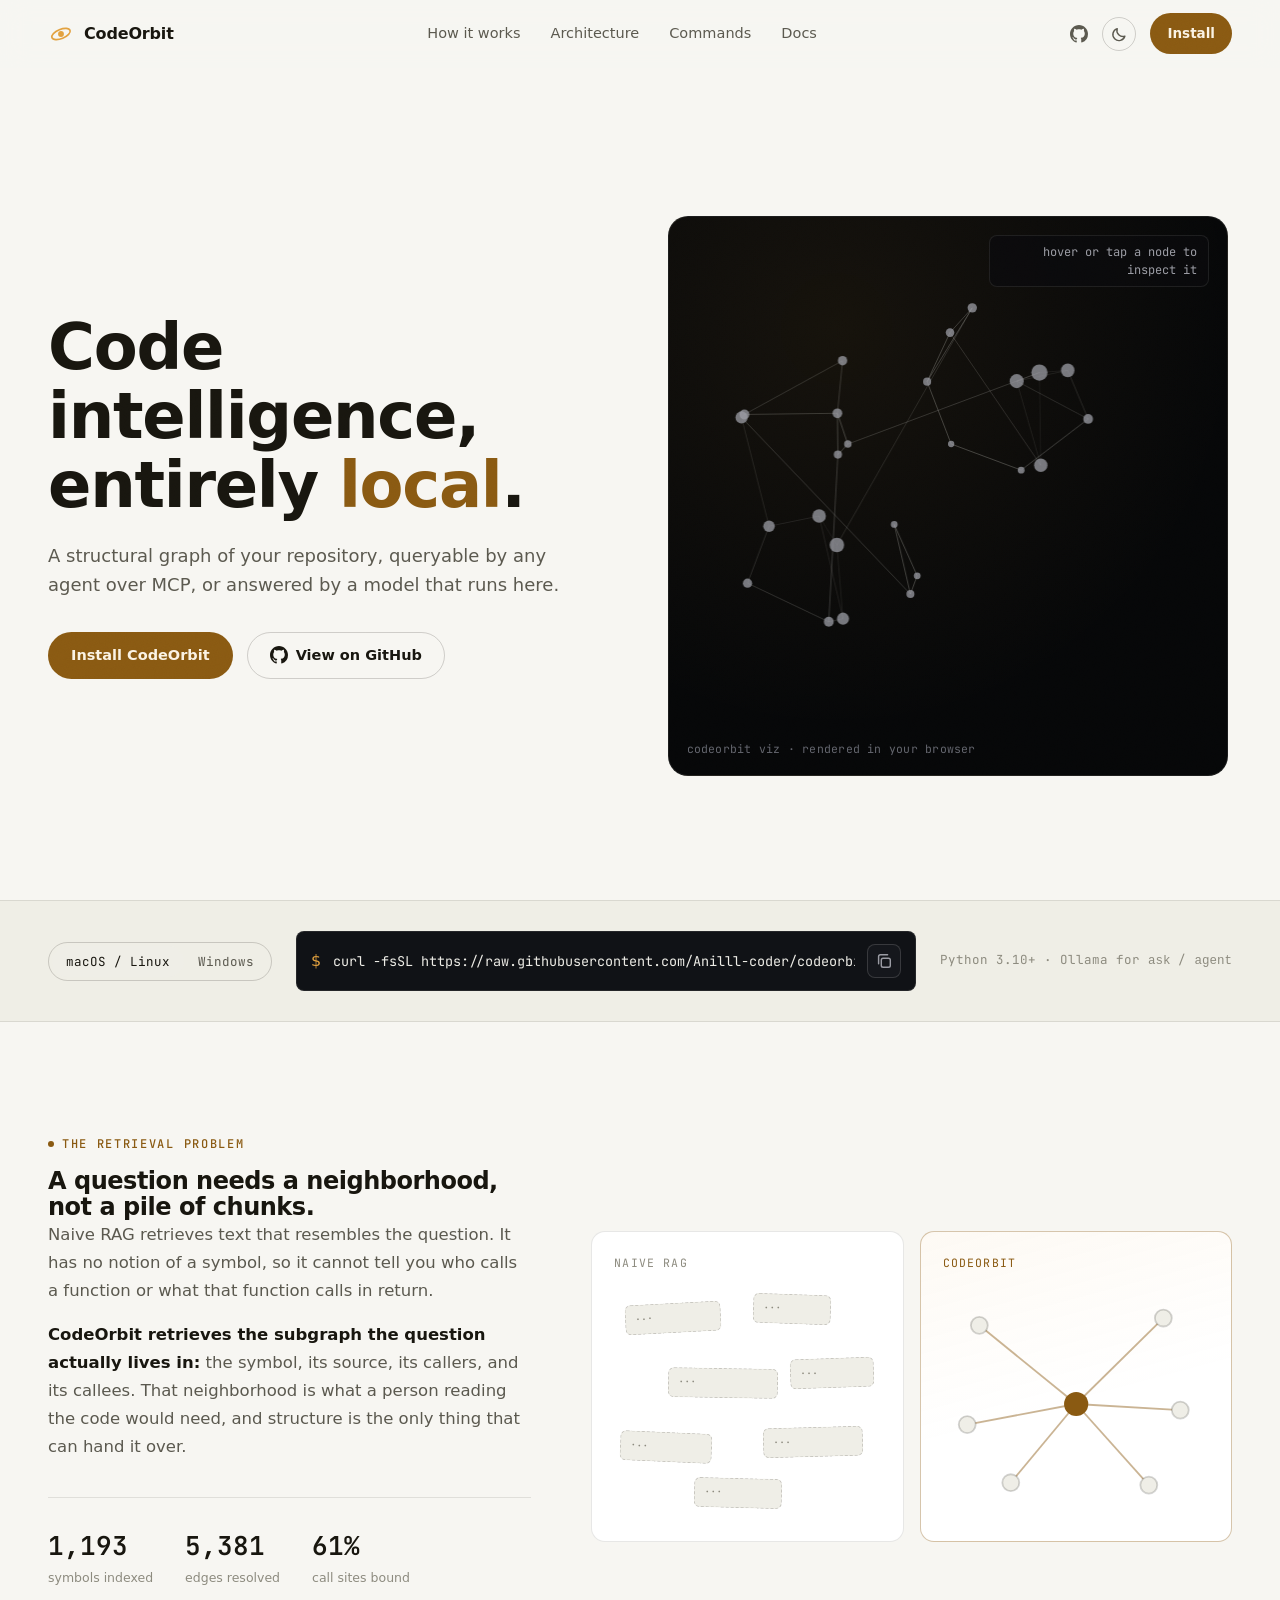
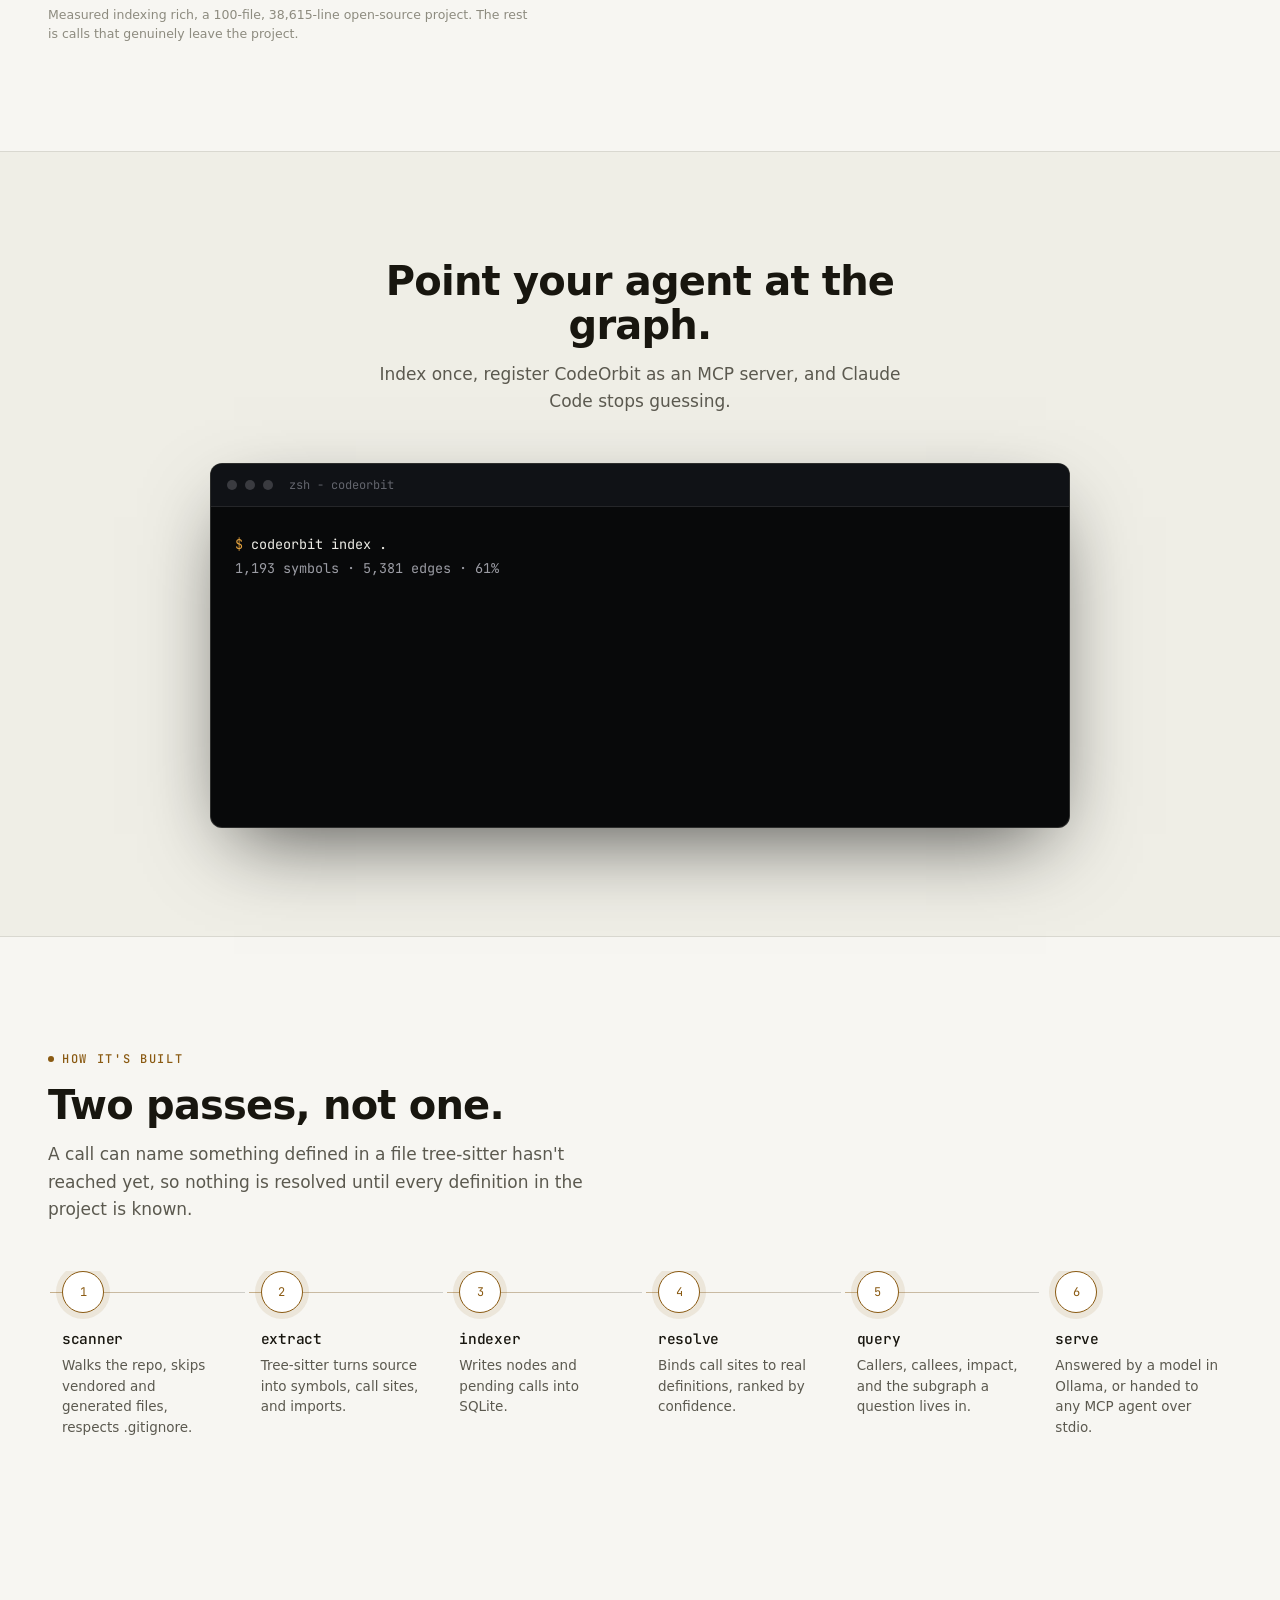
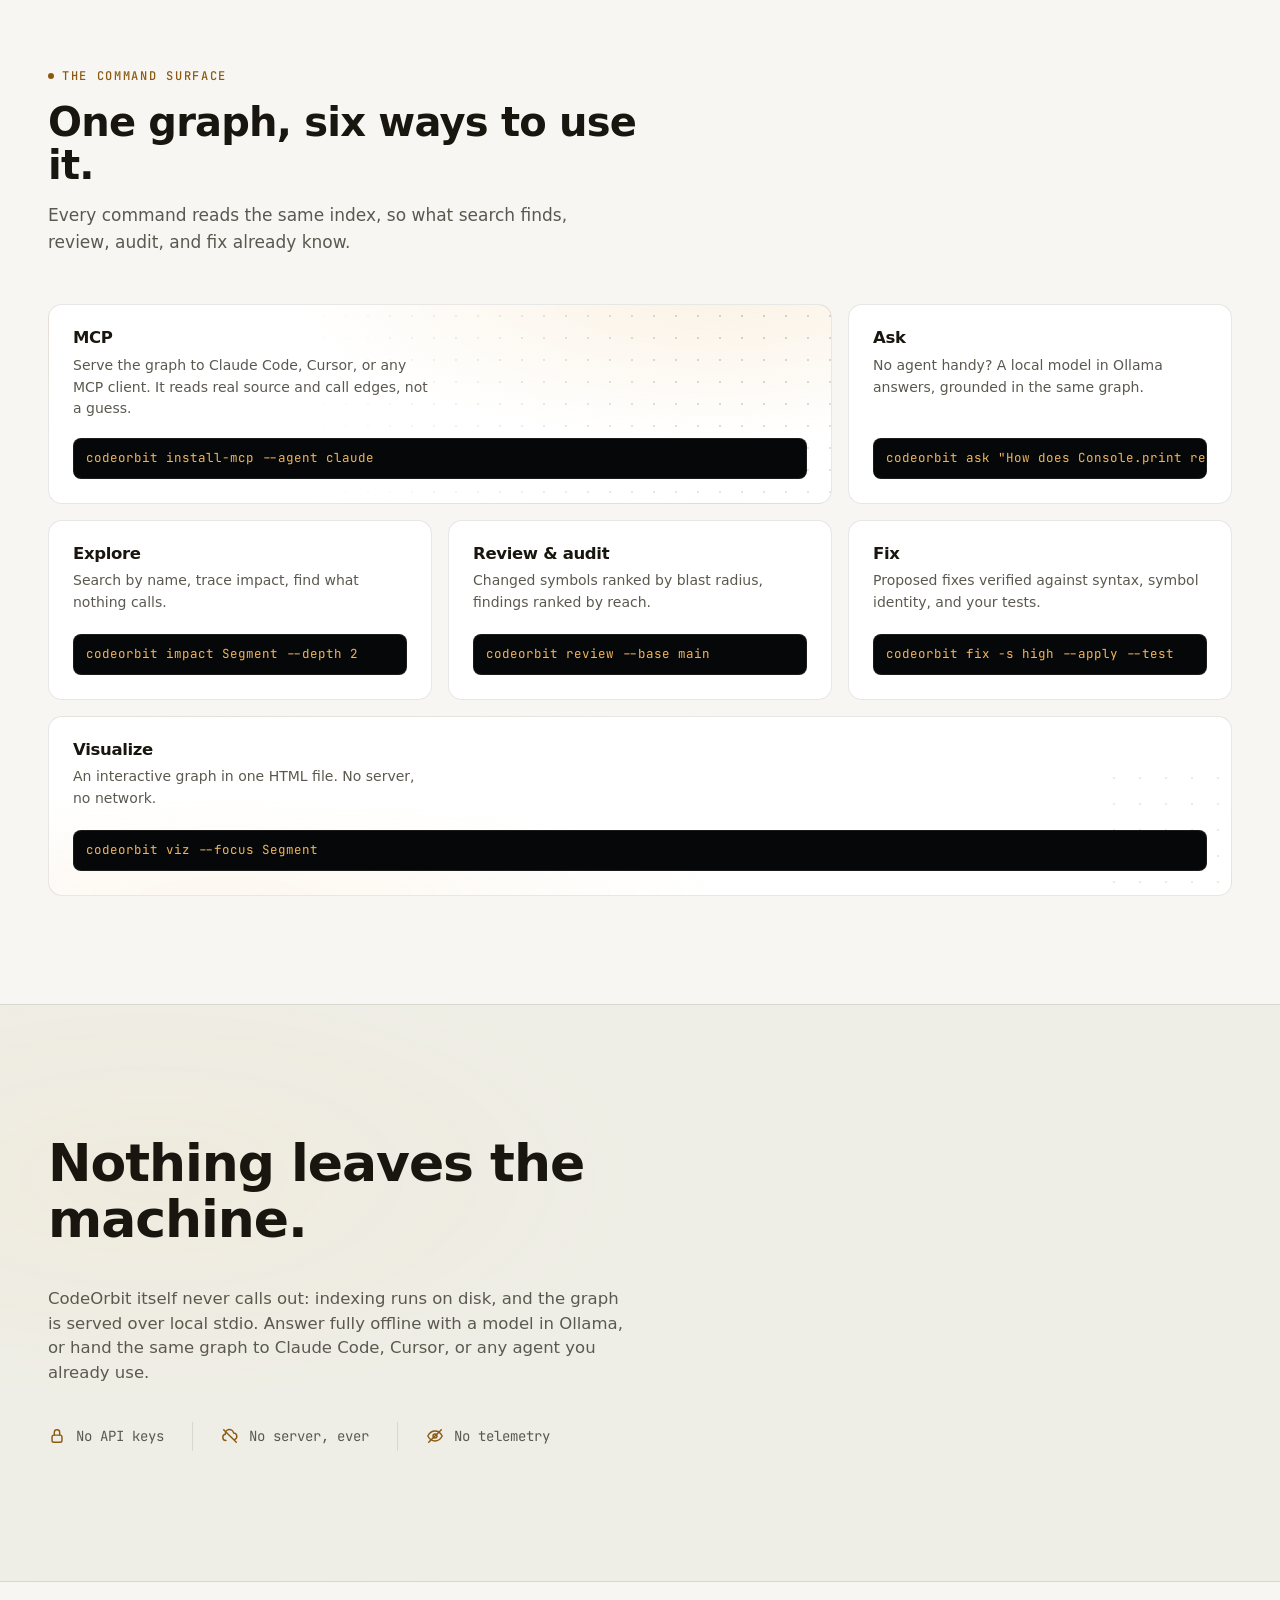
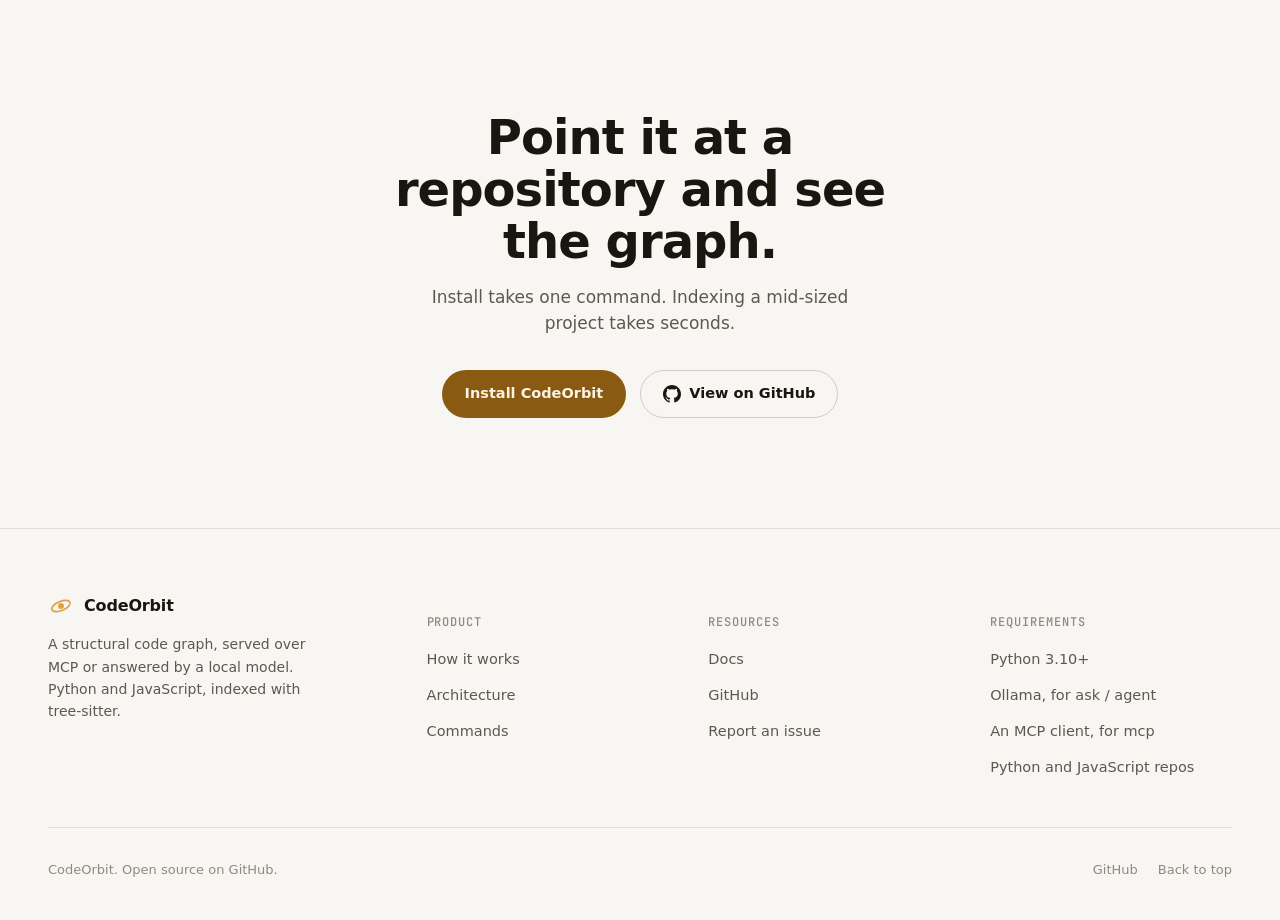
==== commit ff369029: "updated:ui and fix:mcp" ====
--- a/site/index.html
+++ b/site/index.html
@@ -4,12 +4,24 @@
   <meta charset="UTF-8" />
   <meta name="viewport" content="width=device-width, initial-scale=1" />
   <title>CodeOrbit: local-first code intelligence</title>
-  <meta name="description" content="CodeOrbit builds a structural knowledge graph of your repository with tree-sitter and answers questions about your code with a local LLM through Ollama. No API keys, no cloud, no telemetry." />
+  <meta name="description" content="CodeOrbit builds a structural knowledge graph of your repository with tree-sitter and serves it over MCP to Claude Code, Cursor, or any agent, or answers questions directly with a local LLM through Ollama. No API keys, no telemetry." />
 
   <meta property="og:title" content="CodeOrbit: local-first code intelligence" />
-  <meta property="og:description" content="A structural knowledge graph of your repo, answered by a model that runs on your machine. No API keys, nothing leaves your laptop." />
+  <meta property="og:description" content="A structural knowledge graph of your repo, served to any MCP agent or answered by a model that runs on your machine. No API keys, no telemetry." />
   <meta property="og:type" content="website" />
   <meta name="theme-color" content="#0a0b0d" />
+
+  <script>
+    (function () {
+      try {
+        var saved = localStorage.getItem('codeorbit-theme');
+        var theme = saved || (window.matchMedia('(prefers-color-scheme: light)').matches ? 'light' : 'dark');
+        document.documentElement.setAttribute('data-theme', theme);
+        var meta = document.querySelector('meta[name="theme-color"]');
+        if (meta) meta.setAttribute('content', theme === 'light' ? '#f7f6f2' : '#0a0b0d');
+      } catch (e) {}
+    })();
+  </script>
 
   <link rel="icon" href="data:image/svg+xml,%3Csvg xmlns='http://www.w3.org/2000/svg' viewBox='0 0 32 32'%3E%3Crect width='32' height='32' rx='7' fill='%230a0b0d'/%3E%3Cellipse cx='16' cy='16' rx='12' ry='5.5' fill='none' stroke='%23e2a13f' stroke-width='2' transform='rotate(-22 16 16)'/%3E%3Ccircle cx='16' cy='16' r='3.4' fill='%23e2a13f'/%3E%3C/svg%3E" />
 
@@ -47,6 +59,15 @@
             <path d="M8 0C3.58 0 0 3.58 0 8c0 3.54 2.29 6.53 5.47 7.59.4.07.55-.17.55-.38 0-.19-.01-.82-.01-1.49-2.01.37-2.53-.49-2.69-.94-.09-.23-.48-.94-.82-1.13-.28-.15-.68-.52-.01-.53.63-.01 1.08.58 1.23.82.72 1.21 1.87.87 2.33.66.07-.52.28-.87.51-1.07-1.78-.2-3.64-.89-3.64-3.95 0-.87.31-1.59.82-2.15-.08-.2-.36-1.02.08-2.12 0 0 .67-.21 2.2.82.64-.18 1.32-.27 2-.27.68 0 1.36.09 2 .27 1.53-1.04 2.2-.82 2.2-.82.44 1.1.16 1.92.08 2.12.51.56.82 1.27.82 2.15 0 3.07-1.87 3.75-3.65 3.95.29.25.54.73.54 1.48 0 1.07-.01 1.93-.01 2.2 0 .21.15.46.55.38A8.013 8.013 0 0016 8c0-4.42-3.58-8-8-8z"/>
           </svg>
         </a>
+        <button class="theme-toggle" id="theme-toggle" type="button" aria-label="Switch to light theme">
+          <svg class="icon icon-sun" viewBox="0 0 20 20" fill="none" stroke="currentColor" stroke-width="1.6" stroke-linecap="round" aria-hidden="true">
+            <circle cx="10" cy="10" r="3.6"/>
+            <path d="M10 2.2v2M10 15.8v2M2.2 10h2M15.8 10h2M4.5 4.5l1.4 1.4M14.1 14.1l1.4 1.4M4.5 15.5l1.4-1.4M14.1 5.9l1.4-1.4"/>
+          </svg>
+          <svg class="icon icon-moon" viewBox="0 0 20 20" fill="none" stroke="currentColor" stroke-width="1.6" stroke-linecap="round" stroke-linejoin="round" aria-hidden="true">
+            <path d="M16.5 12.5A6.8 6.8 0 018 4a6.8 6.8 0 108.5 8.5z"/>
+          </svg>
+        </button>
         <a class="btn btn-primary btn-sm" href="#install">Install</a>
         <button class="nav-mobile-toggle" id="menu-toggle" aria-label="Open menu" aria-expanded="false" aria-controls="mobile-menu">
           <svg class="icon" id="menu-icon" viewBox="0 0 20 20" fill="none" stroke="currentColor" stroke-width="1.6" stroke-linecap="round" aria-hidden="true">
@@ -75,7 +96,7 @@
       <div class="hero-inner">
         <div class="hero-copy">
           <h1>Code intelligence, entirely <em>local</em>.</h1>
-          <p class="sub">A structural graph of your repository, answered by a model that runs here. No API keys, nothing leaves your machine.</p>
+          <p class="sub">A structural graph of your repository, queryable by any agent over MCP, or answered by a model that runs here.</p>
           <div class="hero-actions">
             <a class="btn btn-primary" href="#install">Install CodeOrbit</a>
             <a class="btn btn-ghost" href="https://github.com/Anilll-coder/codeorbit" target="_blank" rel="noopener">
@@ -114,7 +135,7 @@
           </button>
         </div>
 
-        <div class="install-meta">Python 3.10+ · Ollama for <code>ask</code></div>
+        <div class="install-meta">Python 3.10+ · Ollama for <code>ask</code> / <code>agent</code></div>
       </div>
     </section>
 
@@ -161,7 +182,7 @@
             <div class="compare-panel is-good">
               <div class="compare-title">CodeOrbit</div>
               <svg class="neighborhood" viewBox="0 0 220 190" aria-hidden="true">
-                <g stroke="rgba(226,161,63,0.45)" stroke-width="1.5">
+                <g stroke="var(--accent-line)" stroke-width="1.5">
                   <line x1="110" y1="95" x2="30" y2="30"/>
                   <line x1="110" y1="95" x2="182" y2="24"/>
                   <line x1="110" y1="95" x2="196" y2="100"/>
@@ -169,13 +190,13 @@
                   <line x1="110" y1="95" x2="56" y2="160"/>
                   <line x1="110" y1="95" x2="20" y2="112"/>
                 </g>
-                <circle cx="30" cy="30" r="7" fill="#15171c" stroke="rgba(237,236,230,0.35)" stroke-width="1.5"/>
-                <circle cx="182" cy="24" r="7" fill="#15171c" stroke="rgba(237,236,230,0.35)" stroke-width="1.5"/>
-                <circle cx="196" cy="100" r="7" fill="#15171c" stroke="rgba(237,236,230,0.35)" stroke-width="1.5"/>
-                <circle cx="170" cy="162" r="7" fill="#15171c" stroke="rgba(237,236,230,0.35)" stroke-width="1.5"/>
-                <circle cx="56" cy="160" r="7" fill="#15171c" stroke="rgba(237,236,230,0.35)" stroke-width="1.5"/>
-                <circle cx="20" cy="112" r="7" fill="#15171c" stroke="rgba(237,236,230,0.35)" stroke-width="1.5"/>
-                <circle cx="110" cy="95" r="10" fill="#e2a13f"/>
+                <circle cx="30" cy="30" r="7" fill="var(--bg-raised-2)" stroke="var(--border-strong)" stroke-width="1.5"/>
+                <circle cx="182" cy="24" r="7" fill="var(--bg-raised-2)" stroke="var(--border-strong)" stroke-width="1.5"/>
+                <circle cx="196" cy="100" r="7" fill="var(--bg-raised-2)" stroke="var(--border-strong)" stroke-width="1.5"/>
+                <circle cx="170" cy="162" r="7" fill="var(--bg-raised-2)" stroke="var(--border-strong)" stroke-width="1.5"/>
+                <circle cx="56" cy="160" r="7" fill="var(--bg-raised-2)" stroke="var(--border-strong)" stroke-width="1.5"/>
+                <circle cx="20" cy="112" r="7" fill="var(--bg-raised-2)" stroke="var(--border-strong)" stroke-width="1.5"/>
+                <circle cx="110" cy="95" r="10" fill="var(--accent)"/>
               </svg>
             </div>
           </div>
@@ -187,8 +208,8 @@
     <section class="section terminal-section" id="demo">
       <div class="wrap">
         <div class="section-head reveal" style="margin-left:auto;margin-right:auto;text-align:center;">
-          <h2>What running it actually looks like.</h2>
-          <p style="margin-left:auto;margin-right:auto;">A session against this repository: index once, then ask in plain English.</p>
+          <h2>Point your agent at the graph.</h2>
+          <p style="margin-left:auto;margin-right:auto;">Index once, register CodeOrbit as an MCP server, and Claude Code stops guessing.</p>
         </div>
 
         <div class="terminal-window reveal" id="terminal">
@@ -238,8 +259,8 @@
           </div>
           <div class="pipeline-stage" data-i="5">
             <div class="pipeline-node">6</div>
-            <h4>ollama</h4>
-            <p>Answers grounded in that subgraph. Nothing leaves the process.</p>
+            <h4>serve</h4>
+            <p>Answered by a model in Ollama, or handed to any MCP agent over stdio.</p>
           </div>
         </div>
       </div>
@@ -256,8 +277,13 @@
 
         <div class="bento reveal">
           <div class="bento-cell is-hero">
+            <h4>MCP</h4>
+            <p>Serve the graph to Claude Code, Cursor, or any MCP client. It reads real source and call edges, not a guess.</p>
+            <div class="bento-code">codeorbit install-mcp --agent claude</div>
+          </div>
+          <div class="bento-cell">
             <h4>Ask</h4>
-            <p>Grounded in the call graph, not a guess. Every claim traces back to a symbol.</p>
+            <p>No agent handy? A local model in Ollama answers, grounded in the same graph.</p>
             <div class="bento-code">codeorbit ask "How does Console.print render output?"</div>
           </div>
           <div class="bento-cell">
@@ -275,7 +301,7 @@
             <p>Proposed fixes verified against syntax, symbol identity, and your tests.</p>
             <div class="bento-code">codeorbit fix -s high --apply --test</div>
           </div>
-          <div class="bento-cell is-graph">
+          <div class="bento-cell is-graph is-wide">
             <h4>Visualize</h4>
             <p>An interactive graph in one HTML file. No server, no network.</p>
             <div class="bento-code">codeorbit viz --focus Segment</div>
@@ -288,7 +314,7 @@
     <section class="manifesto" id="local-first">
       <div class="wrap reveal">
         <h2>Nothing leaves the machine.</h2>
-        <p style="color:var(--text-secondary); font-size:16.5px; max-width:56ch; margin-bottom:36px;">Indexing runs on disk. Answers come from a model in Ollama, on this computer. The only network request this tool ever makes is the one you approve during install.</p>
+        <p style="color:var(--text-secondary); font-size:16.5px; max-width:56ch; margin-bottom:36px;">CodeOrbit itself never calls out: indexing runs on disk, and the graph is served over local stdio. Answer fully offline with a model in Ollama, or hand the same graph to Claude Code, Cursor, or any agent you already use.</p>
         <div class="manifesto-facts">
           <div class="manifesto-fact">
             <svg class="icon" viewBox="0 0 20 20" fill="none" stroke="currentColor" stroke-width="1.6" stroke-linecap="round" stroke-linejoin="round" aria-hidden="true">
@@ -302,7 +328,7 @@
               <path d="M5.5 15a3.5 3.5 0 01-.6-6.95A4.5 4.5 0 0113.9 6.6 3.8 3.8 0 0115 14"/>
               <line x1="3" y1="3" x2="17" y2="17"/>
             </svg>
-            No cloud calls
+            No server, ever
           </div>
           <div class="manifesto-fact">
             <svg class="icon" viewBox="0 0 20 20" fill="none" stroke="currentColor" stroke-width="1.6" stroke-linecap="round" stroke-linejoin="round" aria-hidden="true">
@@ -346,7 +372,7 @@
             </svg>
             CodeOrbit
           </a>
-          <p>A structural code graph, answered by a local model. Python and JavaScript, indexed with tree-sitter.</p>
+          <p>A structural code graph, served over MCP or answered by a local model. Python and JavaScript, indexed with tree-sitter.</p>
         </div>
 
         <div class="footer-col">
@@ -371,7 +397,8 @@
           <h5>Requirements</h5>
           <ul>
             <li><span class="plain">Python 3.10+</span></li>
-            <li><span class="plain">Ollama, for <code style="font-family:inherit;">ask</code></span></li>
+            <li><span class="plain">Ollama, for <code style="font-family:inherit;">ask</code> / <code style="font-family:inherit;">agent</code></span></li>
+            <li><span class="plain">An MCP client, for <code style="font-family:inherit;">mcp</code></span></li>
             <li><span class="plain">Python and JavaScript repos</span></li>
           </ul>
         </div>
--- a/site/styles.css
+++ b/site/styles.css
@@ -1,5 +1,10 @@
 /* CodeOrbit landing page
-   Dark-locked by design: this is a devtool brand identity, not an omission. */
+   Dual-theme: light and dark, toggled via [data-theme] on <html> (see the
+   blocking init script in index.html) and falling back to the OS preference.
+   Code/terminal surfaces (the hero graph, the terminal demo, command
+   snippets) stay on the fixed --fx-* dark chrome palette in both modes,
+   like a real terminal usually does regardless of OS theme - everything
+   else (nav, copy, sections, footer) fully retheme. */
 
 @font-face {
   font-family: 'Space Grotesk';
@@ -16,6 +21,8 @@
   --bg-raised: #101216;
   --bg-raised-2: #15171c;
   --bg-well: #060708;
+  --nav-bg: rgba(10, 11, 13, 0.72);
+  --hover-tint: rgba(255, 255, 255, 0.03);
 
   --border: rgba(237, 236, 230, 0.09);
   --border-strong: rgba(237, 236, 230, 0.16);
@@ -31,8 +38,27 @@
   --accent-soft: rgba(226, 161, 63, 0.12);
   --accent-soft-2: rgba(226, 161, 63, 0.22);
   --accent-line: rgba(226, 161, 63, 0.45);
+  --accent-on: #17130a;
 
   --ok: #7fb992;
+
+  --shadow-card: 0 24px 60px -20px rgba(0, 0, 0, 0.6);
+  --shadow-pop: 0 30px 80px -24px rgba(0, 0, 0, 0.7);
+
+  /* fixed dark chrome, intentionally constant across both themes */
+  --fx-bg: #0a0b0d;
+  --fx-bg-raised: #101216;
+  --fx-bg-raised-2: #15171c;
+  --fx-bg-well: #060708;
+  --fx-border: rgba(237, 236, 230, 0.09);
+  --fx-border-strong: rgba(237, 236, 230, 0.16);
+  --fx-text-primary: #edece6;
+  --fx-text-secondary: #9b9ca4;
+  --fx-text-tertiary: #63656d;
+  --fx-accent: #e2a13f;
+  --fx-accent-strong: #f2b658;
+  --fx-ok: #7fb992;
+  --fx-shadow-pop: 0 30px 80px -24px rgba(0, 0, 0, 0.7);
 
   --mono: 'JetBrains Mono', ui-monospace, 'SFMono-Regular', Menlo, Consolas, monospace;
   --sans: 'Space Grotesk', 'Inter var', ui-sans-serif, system-ui, -apple-system, sans-serif;
@@ -41,13 +67,80 @@
   --radius-input: 8px;
   --radius-pill: 999px;
 
-  --shadow-card: 0 24px 60px -20px rgba(0, 0, 0, 0.6);
-  --shadow-pop: 0 30px 80px -24px rgba(0, 0, 0, 0.7);
-
   --ease: cubic-bezier(0.16, 1, 0.3, 1);
   --nav-h: 68px;
 
   --container: 1240px;
+}
+
+@media (prefers-color-scheme: light) {
+  :root:not([data-theme='dark']) {
+    color-scheme: light;
+
+    --bg: #f7f6f2;
+    --bg-raised: #ffffff;
+    --bg-raised-2: #efeee7;
+    --bg-well: #efeee6;
+    --nav-bg: rgba(247, 246, 242, 0.78);
+    --hover-tint: rgba(23, 21, 14, 0.035);
+
+    --border: rgba(23, 21, 14, 0.1);
+    --border-strong: rgba(23, 21, 14, 0.18);
+    --border-accent: rgba(138, 90, 18, 0.35);
+
+    --text-primary: #18160f;
+    --text-secondary: #5b594f;
+    --text-tertiary: #8d8b7f;
+
+    --accent: #8a5a12;
+    --accent-strong: #a56e17;
+    --accent-dim: #6b460d;
+    --accent-soft: rgba(138, 90, 18, 0.1);
+    --accent-soft-2: rgba(138, 90, 18, 0.18);
+    --accent-line: rgba(138, 90, 18, 0.45);
+    --accent-on: #fbf3e4;
+
+    --ok: #2f8a54;
+
+    --shadow-card: 0 24px 60px -20px rgba(23, 21, 14, 0.14);
+    --shadow-pop: 0 30px 80px -24px rgba(23, 21, 14, 0.18);
+  }
+}
+
+:root[data-theme='light'] {
+  color-scheme: light;
+
+  --bg: #f7f6f2;
+  --bg-raised: #ffffff;
+  --bg-raised-2: #efeee7;
+  --bg-well: #efeee6;
+  --nav-bg: rgba(247, 246, 242, 0.78);
+  --hover-tint: rgba(23, 21, 14, 0.035);
+
+  --border: rgba(23, 21, 14, 0.1);
+  --border-strong: rgba(23, 21, 14, 0.18);
+  --border-accent: rgba(138, 90, 18, 0.35);
+
+  --text-primary: #18160f;
+  --text-secondary: #5b594f;
+  --text-tertiary: #8d8b7f;
+
+  --accent: #8a5a12;
+  --accent-strong: #a56e17;
+  --accent-dim: #6b460d;
+  --accent-soft: rgba(138, 90, 18, 0.1);
+  --accent-soft-2: rgba(138, 90, 18, 0.18);
+  --accent-line: rgba(138, 90, 18, 0.45);
+  --accent-on: #fbf3e4;
+
+  --ok: #2f8a54;
+
+  --shadow-card: 0 24px 60px -20px rgba(23, 21, 14, 0.14);
+  --shadow-pop: 0 30px 80px -24px rgba(23, 21, 14, 0.18);
+}
+
+:root[data-theme='dark'] {
+  color-scheme: dark;
 }
 
 * {
@@ -57,6 +150,7 @@
 html {
   background: var(--bg);
   scroll-behavior: smooth;
+  scroll-padding-top: var(--nav-h);
 }
 
 @media (prefers-reduced-motion: reduce) {
@@ -75,6 +169,33 @@
   -webkit-font-smoothing: antialiased;
   text-rendering: optimizeLegibility;
   overflow-x: hidden;
+  scrollbar-width: thin;
+  scrollbar-color: var(--border-strong) var(--bg);
+}
+
+@media (prefers-reduced-motion: no-preference) {
+  body {
+    transition: background-color 0.25s var(--ease), color 0.25s var(--ease);
+  }
+}
+
+::-webkit-scrollbar {
+  width: 10px;
+  height: 10px;
+}
+
+::-webkit-scrollbar-track {
+  background: var(--bg);
+}
+
+::-webkit-scrollbar-thumb {
+  background: var(--bg-raised-2);
+  border: 2px solid var(--bg);
+  border-radius: var(--radius-pill);
+}
+
+::-webkit-scrollbar-thumb:hover {
+  background: var(--border-strong);
 }
 
 img,
@@ -224,7 +345,7 @@
   height: var(--nav-h);
   display: flex;
   align-items: center;
-  background: rgba(10, 11, 13, 0.72);
+  background: var(--nav-bg);
   backdrop-filter: blur(14px) saturate(140%);
   -webkit-backdrop-filter: blur(14px) saturate(140%);
   border-bottom: 1px solid transparent;
@@ -296,6 +417,38 @@
 
 .nav-gh:hover {
   color: var(--text-primary);
+}
+
+.theme-toggle {
+  display: inline-flex;
+  align-items: center;
+  justify-content: center;
+  width: 34px;
+  height: 34px;
+  flex-shrink: 0;
+  border: 1px solid var(--border-strong);
+  border-radius: 50%;
+  background: transparent;
+  color: var(--text-secondary);
+  transition: color 0.2s var(--ease), border-color 0.2s var(--ease), background 0.2s var(--ease);
+}
+
+.theme-toggle:hover {
+  color: var(--text-primary);
+  border-color: var(--text-secondary);
+  background: var(--hover-tint);
+}
+
+.theme-toggle .icon-moon {
+  display: none;
+}
+
+:root[data-theme='light'] .theme-toggle .icon-sun {
+  display: none;
+}
+
+:root[data-theme='light'] .theme-toggle .icon-moon {
+  display: block;
 }
 
 .nav-mobile-toggle {
@@ -370,7 +523,7 @@
 
 .btn-primary {
   background: var(--accent);
-  color: #17130a;
+  color: var(--accent-on);
 }
 
 .btn-primary:hover {
@@ -385,7 +538,7 @@
 
 .btn-ghost:hover {
   border-color: var(--text-secondary);
-  background: rgba(255, 255, 255, 0.03);
+  background: var(--hover-tint);
 }
 
 .btn-sm {
@@ -447,13 +600,16 @@
   flex-wrap: wrap;
 }
 
+/* This "screen" renders the live graph, so it stays dark chrome in both
+   themes - like a terminal or an embedded product screenshot usually does,
+   regardless of the surrounding page. app.js's canvas colors assume this. */
 .hero-stage {
   position: relative;
   aspect-ratio: 1 / 1;
   max-height: 560px;
   border-radius: 20px;
-  border: 1px solid var(--border);
-  background: radial-gradient(120% 120% at 30% 20%, rgba(226, 161, 63, 0.07), transparent 60%), var(--bg-well);
+  border: 1px solid var(--fx-border);
+  background: radial-gradient(120% 120% at 30% 20%, rgba(226, 161, 63, 0.07), transparent 60%), var(--fx-bg-well);
   overflow: hidden;
 }
 
@@ -470,7 +626,7 @@
   bottom: 18px;
   font-family: var(--mono);
   font-size: 11.5px;
-  color: var(--text-tertiary);
+  color: var(--fx-text-tertiary);
   letter-spacing: 0.02em;
   pointer-events: none;
 }
@@ -481,9 +637,9 @@
   right: 18px;
   font-family: var(--mono);
   font-size: 12px;
-  color: var(--text-secondary);
+  color: var(--fx-text-secondary);
   background: rgba(10, 11, 13, 0.7);
-  border: 1px solid var(--border);
+  border: 1px solid var(--fx-border);
   padding: 7px 11px;
   border-radius: var(--radius-input);
   max-width: 220px;
@@ -498,7 +654,7 @@
 }
 
 .hero-node-label .k {
-  color: var(--accent);
+  color: var(--fx-accent);
 }
 
 @media (max-width: 980px) {
@@ -550,13 +706,14 @@
   color: var(--text-primary);
 }
 
+/* code pill: fixed dark chrome, same reasoning as .hero-stage above */
 .install-code {
   flex: 1 1 380px;
   display: flex;
   align-items: center;
   gap: 12px;
-  background: var(--bg-raised);
-  border: 1px solid var(--border);
+  background: var(--fx-bg-raised);
+  border: 1px solid var(--fx-border);
   border-radius: var(--radius-input);
   padding: 12px 14px;
   min-width: 0;
@@ -565,7 +722,7 @@
 .install-code code {
   font-family: var(--mono);
   font-size: 13.5px;
-  color: var(--text-primary);
+  color: var(--fx-text-primary);
   overflow-x: auto;
   white-space: nowrap;
   flex: 1;
@@ -577,14 +734,14 @@
 }
 
 .install-code .prompt {
-  color: var(--accent);
+  color: var(--fx-accent);
   user-select: none;
 }
 
 .copy-btn {
-  border: 1px solid var(--border-strong);
-  background: var(--bg-raised-2);
-  color: var(--text-secondary);
+  border: 1px solid var(--fx-border-strong);
+  background: var(--fx-bg-raised-2);
+  color: var(--fx-text-secondary);
   border-radius: var(--radius-input);
   width: 34px;
   height: 34px;
@@ -596,13 +753,13 @@
 }
 
 .copy-btn:hover {
-  color: var(--text-primary);
-  border-color: var(--text-secondary);
+  color: var(--fx-text-primary);
+  border-color: var(--fx-text-secondary);
 }
 
 .copy-btn.is-copied {
-  color: var(--ok);
-  border-color: var(--ok);
+  color: var(--fx-ok);
+  border-color: var(--fx-ok);
 }
 
 .install-meta {
@@ -767,11 +924,12 @@
   border-bottom: 1px solid var(--border);
 }
 
+/* fixed dark chrome throughout, same reasoning as .hero-stage above */
 .terminal-window {
   border-radius: 12px;
-  border: 1px solid var(--border-strong);
+  border: 1px solid var(--fx-border-strong);
   background: #08090a;
-  box-shadow: var(--shadow-pop);
+  box-shadow: var(--fx-shadow-pop);
   overflow: hidden;
   max-width: 860px;
   margin: 0 auto;
@@ -782,8 +940,8 @@
   align-items: center;
   gap: 8px;
   padding: 12px 16px;
-  border-bottom: 1px solid var(--border);
-  background: var(--bg-raised);
+  border-bottom: 1px solid var(--fx-border);
+  background: var(--fx-bg-raised);
 }
 
 .tdot {
@@ -797,7 +955,7 @@
   margin-left: 8px;
   font-family: var(--mono);
   font-size: 12px;
-  color: var(--text-tertiary);
+  color: var(--fx-text-tertiary);
 }
 
 .terminal-body {
@@ -814,30 +972,30 @@
 }
 
 .terminal-body .prompt {
-  color: var(--accent);
+  color: var(--fx-accent);
 }
 
 .terminal-body .cmd {
-  color: var(--text-primary);
+  color: var(--fx-text-primary);
 }
 
 .terminal-body .out {
-  color: var(--text-secondary);
+  color: var(--fx-text-secondary);
 }
 
 .terminal-body .accent-out {
-  color: var(--accent-strong);
+  color: var(--fx-accent-strong);
 }
 
 .terminal-body .dim {
-  color: var(--text-tertiary);
+  color: var(--fx-text-tertiary);
 }
 
 .caret {
   display: inline-block;
   width: 7px;
   height: 15px;
-  background: var(--accent);
+  background: var(--fx-accent);
   vertical-align: -2px;
   animation: blink 1s step-end infinite;
 }
@@ -998,10 +1156,14 @@
   content: '';
   position: absolute;
   inset: 0;
-  background-image: radial-gradient(rgba(237, 236, 230, 0.09) 1px, transparent 1px);
+  background-image: radial-gradient(var(--border-strong) 1px, transparent 1px);
   background-size: 22px 22px;
   mask-image: radial-gradient(circle at 90% 10%, black, transparent 65%);
   pointer-events: none;
+}
+
+.bento-cell.is-wide {
+  grid-column: span 3;
 }
 
 .bento-cell.is-graph {
@@ -1040,13 +1202,14 @@
   margin-bottom: 18px;
 }
 
+/* command snippet: fixed dark chrome, same reasoning as .hero-stage above */
 .bento-code {
   margin-top: auto;
   font-family: var(--mono);
   font-size: 12.5px;
-  color: var(--accent-strong);
-  background: rgba(0, 0, 0, 0.28);
-  border: 1px solid var(--border);
+  color: var(--fx-accent-strong);
+  background: var(--fx-bg-well);
+  border: 1px solid var(--fx-border);
   border-radius: var(--radius-input);
   padding: 10px 12px;
   overflow-x: auto;
@@ -1058,7 +1221,8 @@
   .bento {
     grid-template-columns: repeat(2, 1fr);
   }
-  .bento-cell.is-hero {
+  .bento-cell.is-hero,
+  .bento-cell.is-wide {
     grid-column: span 2;
   }
 }
@@ -1067,7 +1231,8 @@
   .bento {
     grid-template-columns: 1fr;
   }
-  .bento-cell.is-hero {
+  .bento-cell.is-hero,
+  .bento-cell.is-wide {
     grid-column: span 1;
   }
 }
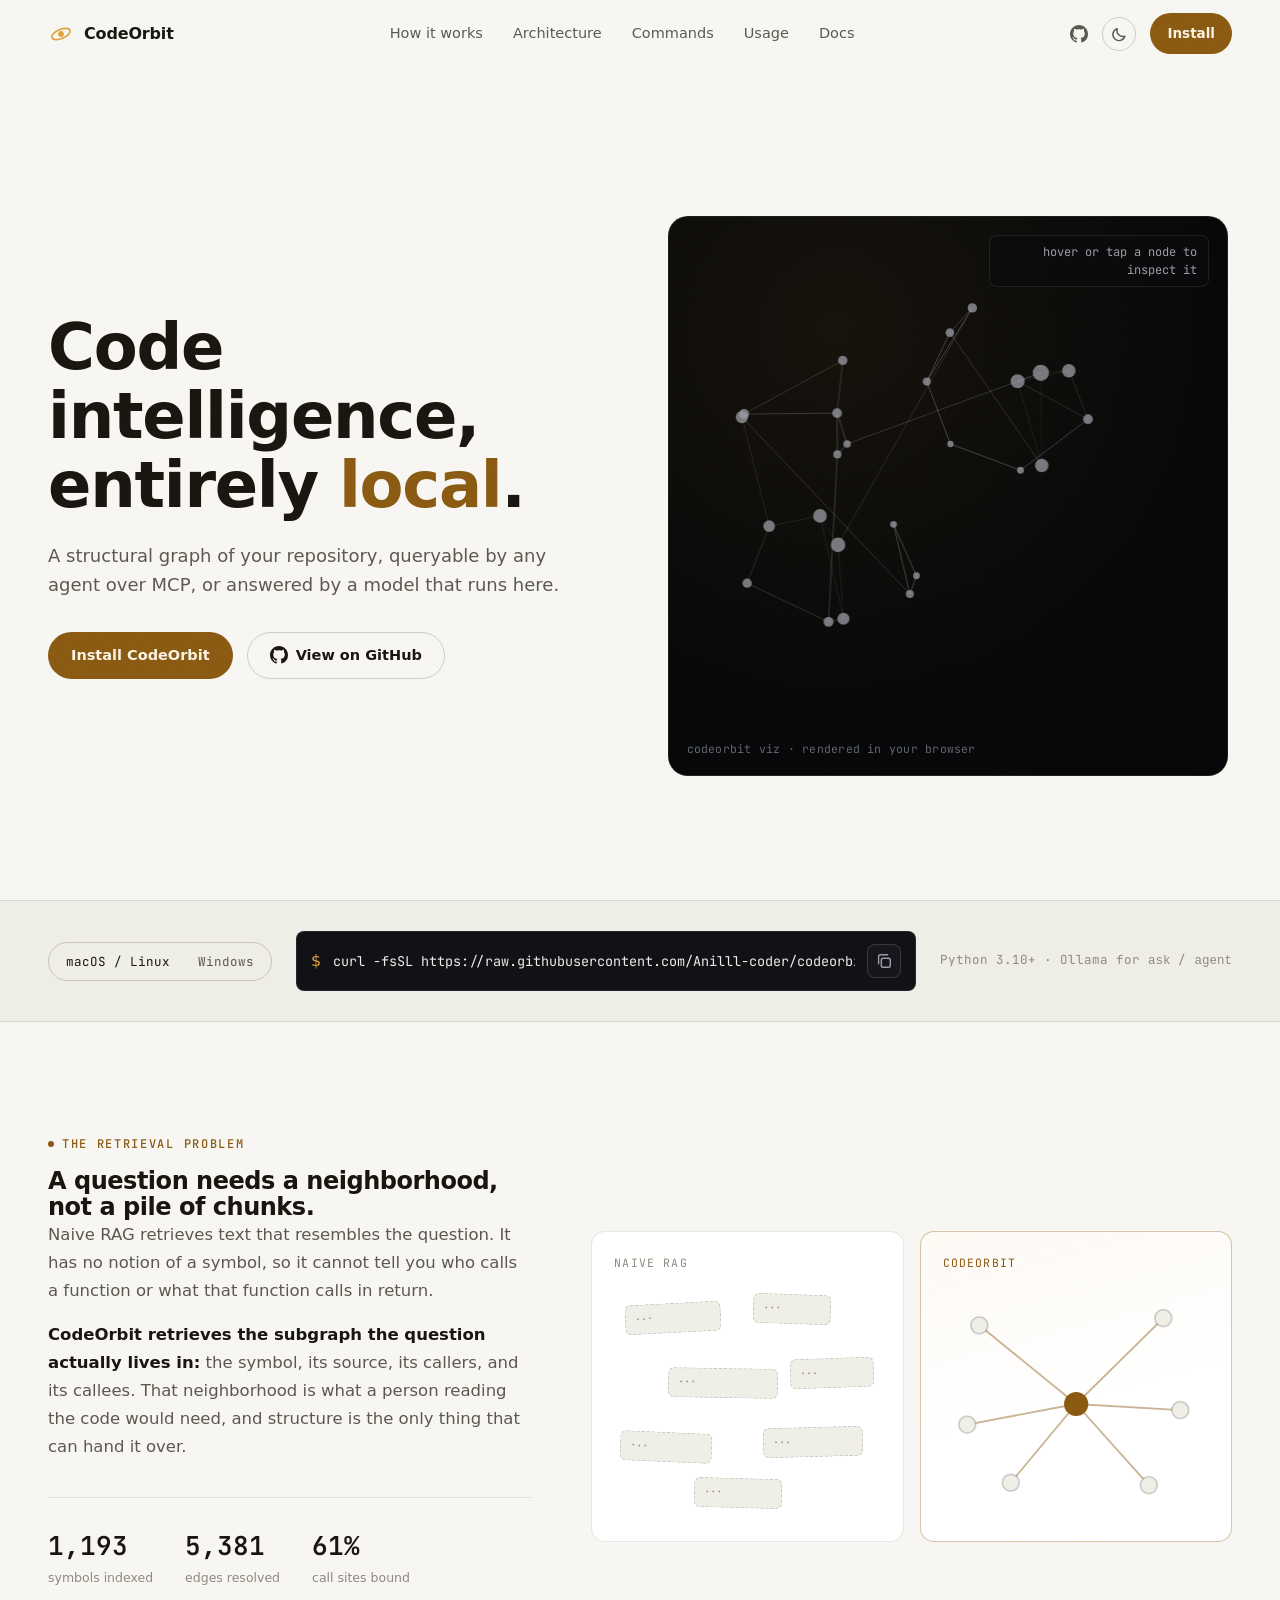
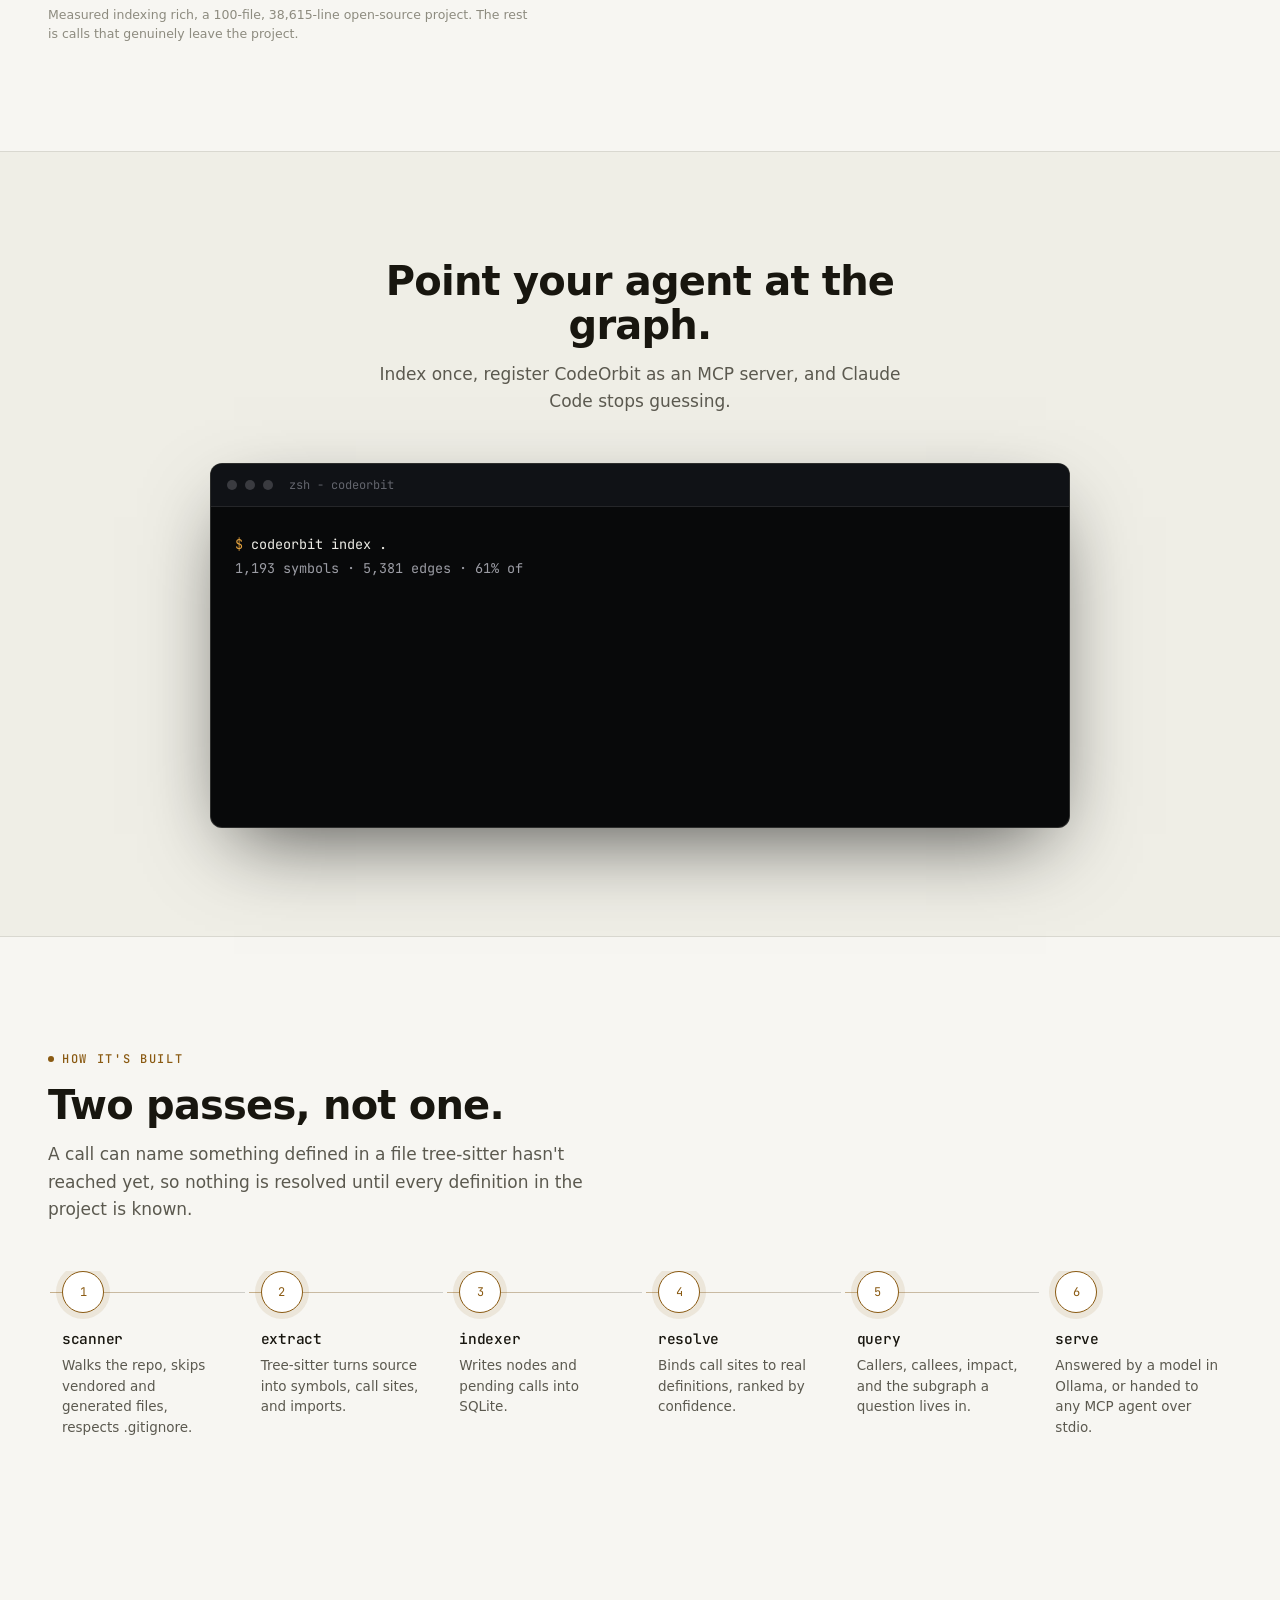
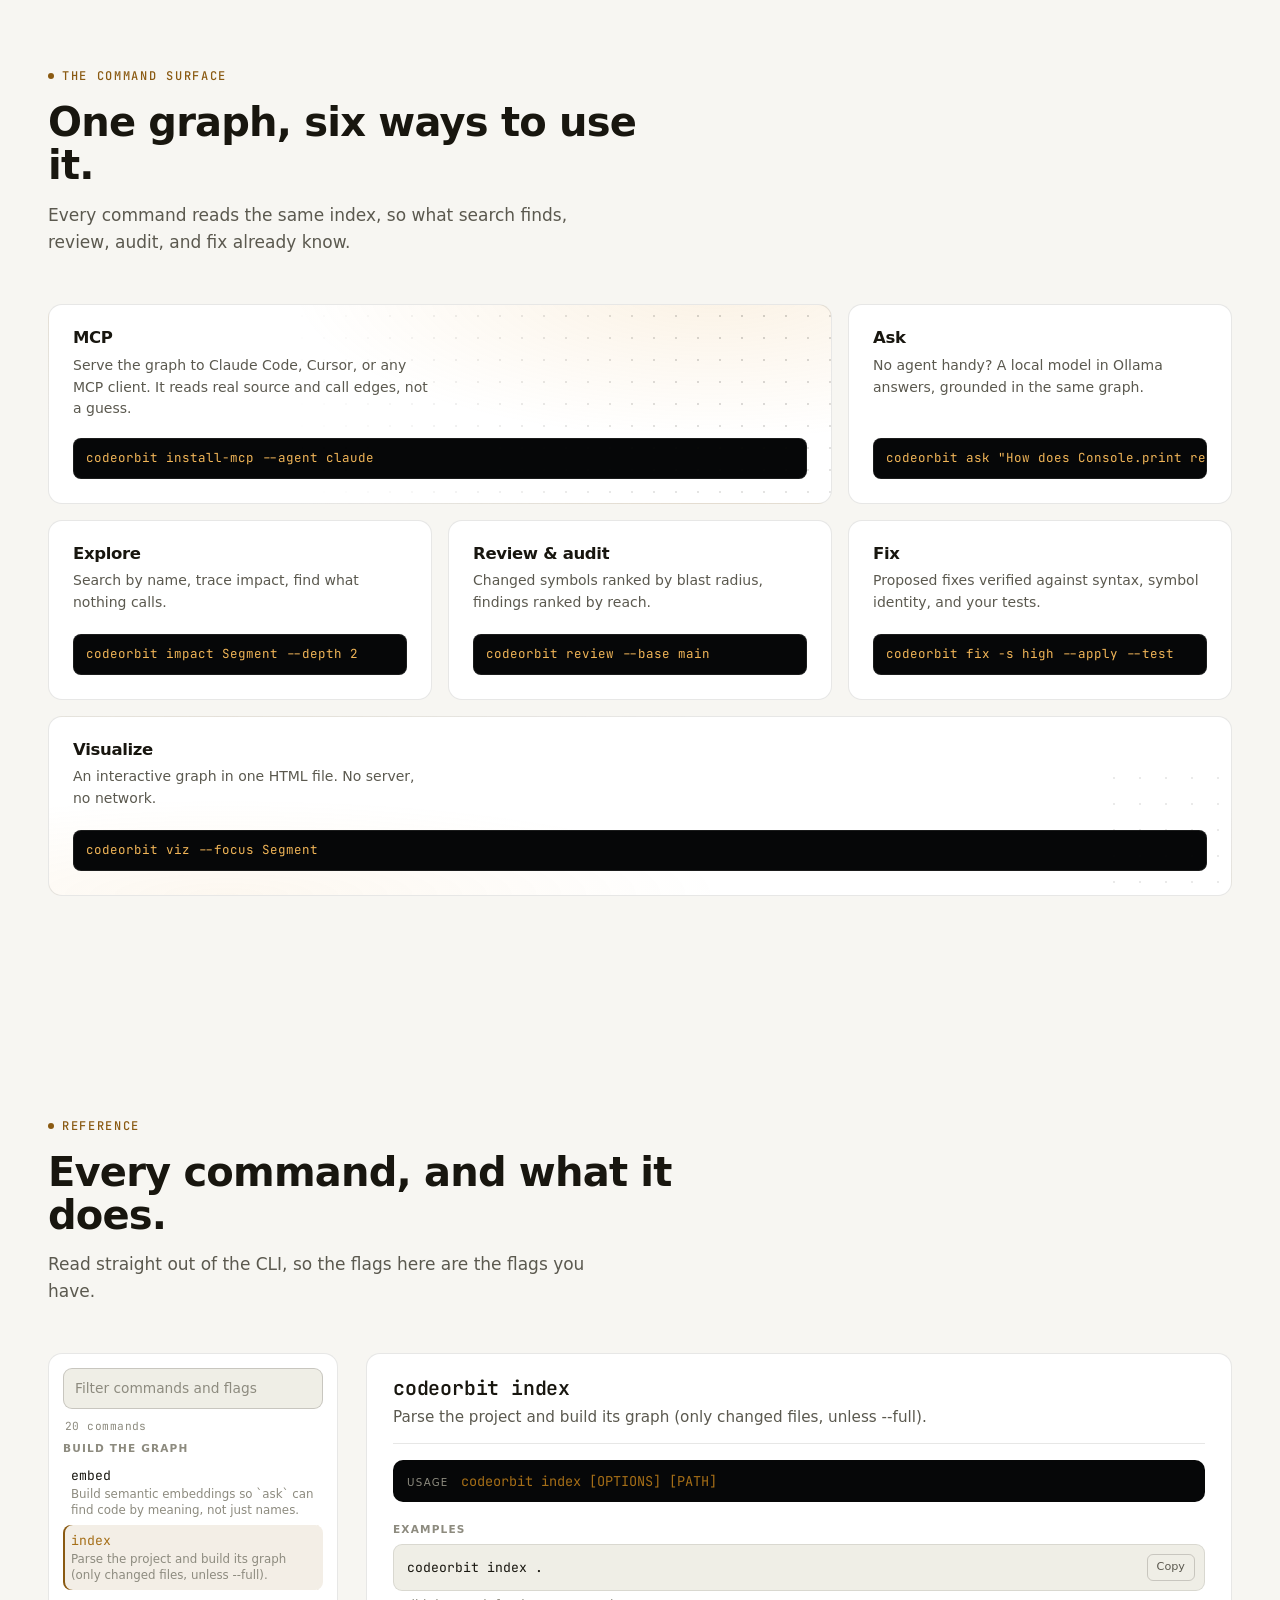
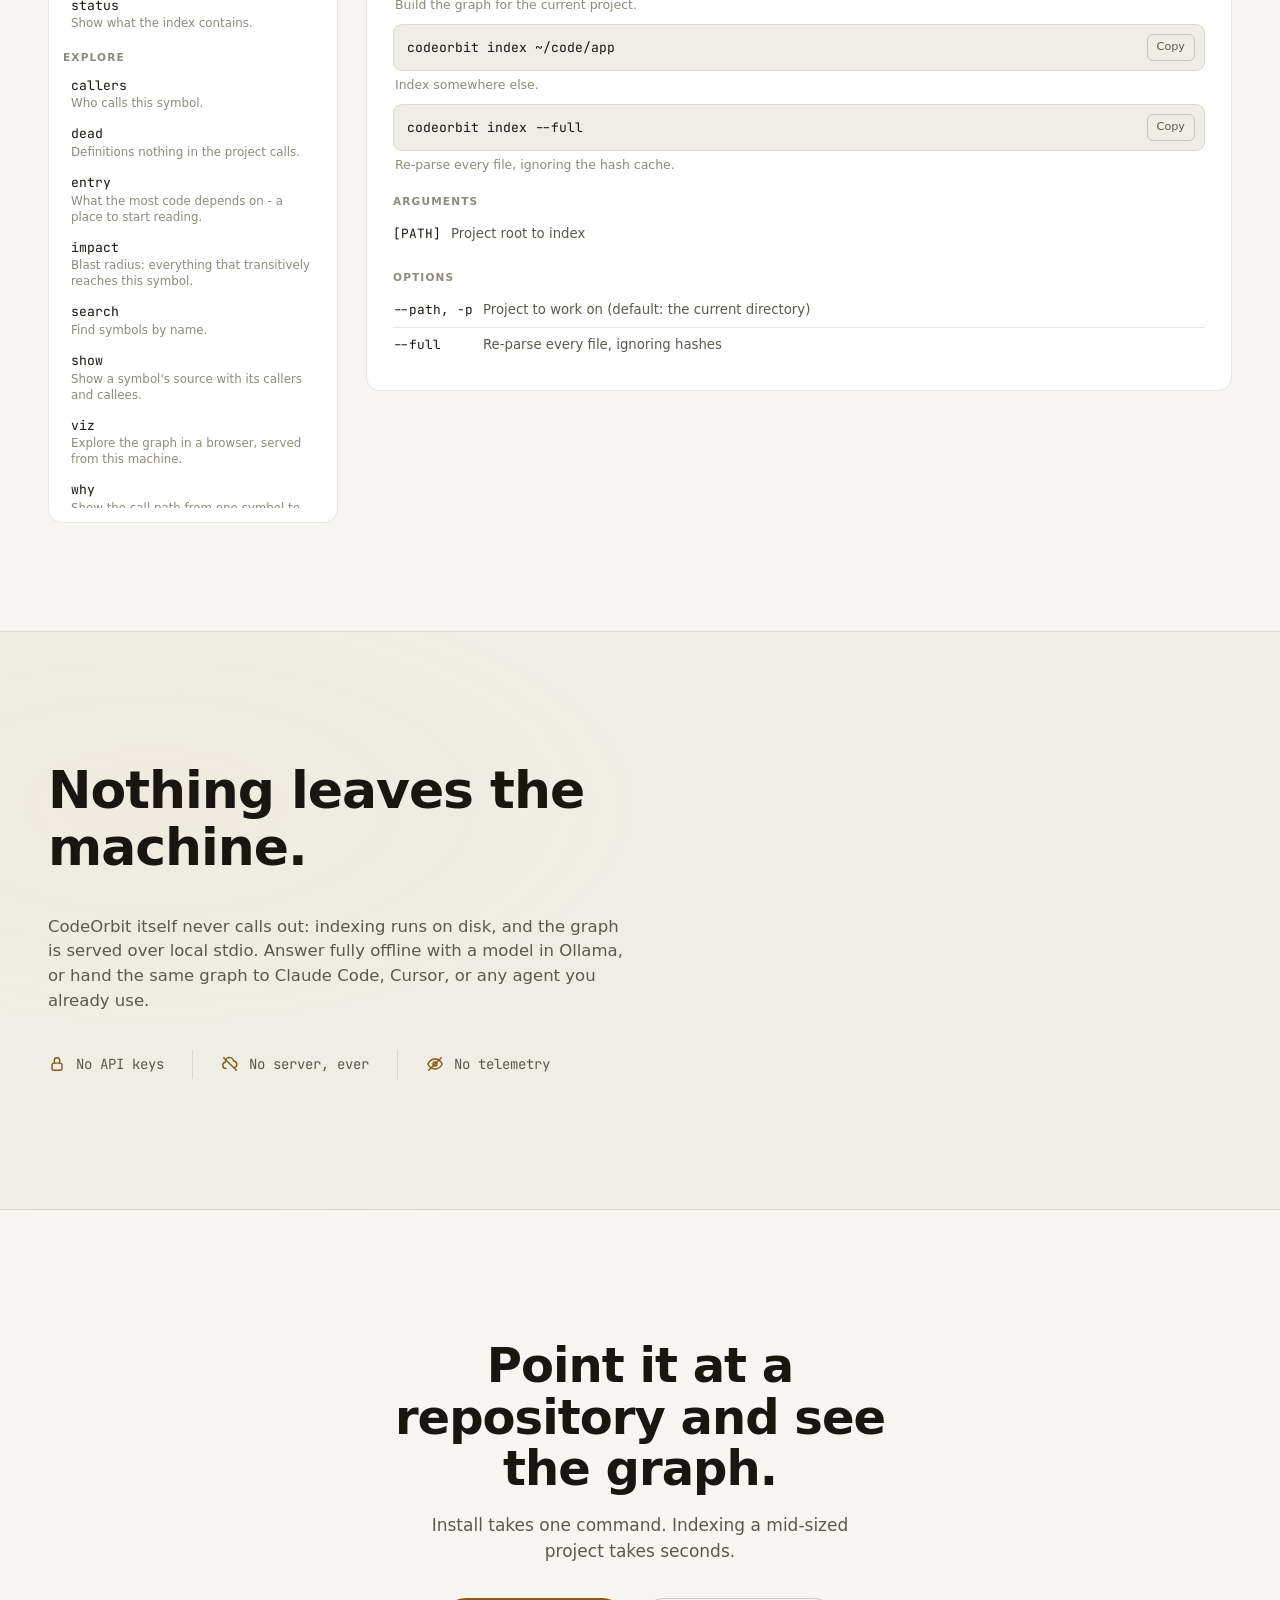
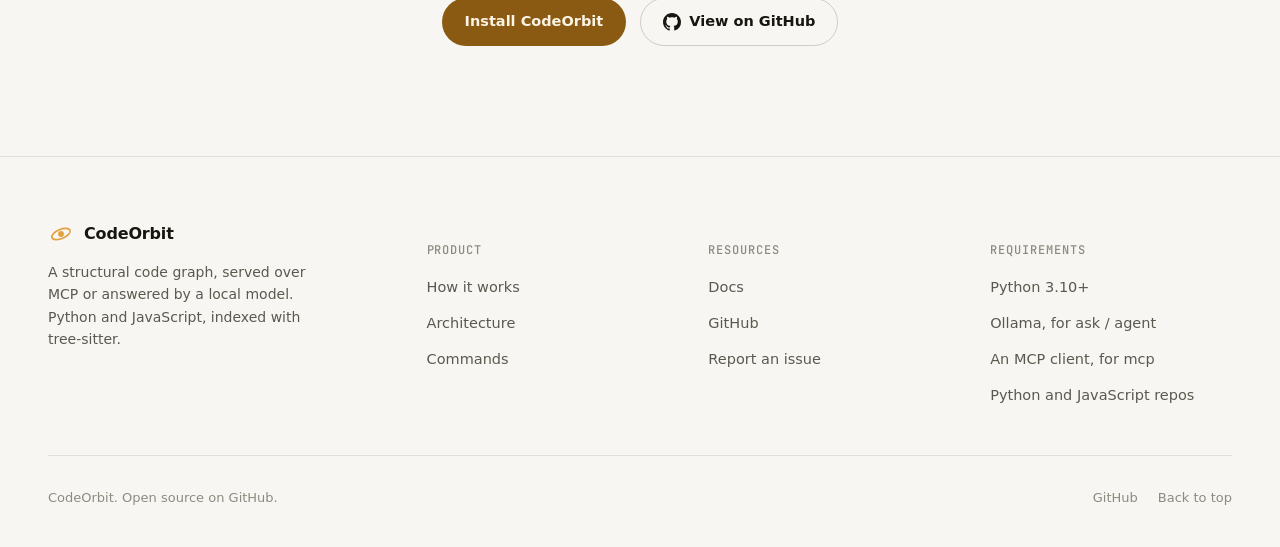
==== commit a29ba898: "updated:site for better understanding" ====
--- a/site/index.html
+++ b/site/index.html
@@ -50,6 +50,7 @@
         <a href="#story">How it works</a>
         <a href="#architecture">Architecture</a>
         <a href="#commands">Commands</a>
+        <a href="#usage">Usage</a>
         <a href="https://github.com/Anilll-coder/codeorbit#readme">Docs</a>
       </nav>
 
@@ -310,6 +311,33 @@
       </div>
     </section>
 
+    <!-- ================================================ USAGE EXPLORER -->
+    <!-- Populated from commands.json, generated from the CLI itself by
+         scripts/gen_commands.py. Hidden until that load succeeds. -->
+    <section class="section usage-section" id="usage" hidden>
+      <div class="wrap">
+        <div class="section-head reveal">
+          <div class="eyebrow">Reference</div>
+          <h2>Every command, and what it does.</h2>
+          <p>Read straight out of the CLI, so the flags here are the flags you have.</p>
+        </div>
+
+        <div class="usage-grid reveal">
+          <aside class="usage-rail">
+            <label class="usage-search">
+              <span class="sr-only">Filter commands</span>
+              <input id="cmd-filter" type="search" autocomplete="off" spellcheck="false"
+                     placeholder="Filter commands and flags">
+            </label>
+            <p class="usage-count" id="cmd-count" aria-live="polite"></p>
+            <nav id="cmd-list" class="usage-list" aria-label="Commands"></nav>
+          </aside>
+
+          <article class="usage-detail" id="cmd-detail" aria-live="polite"></article>
+        </div>
+      </div>
+    </section>
+
     <!-- ============================================================ MANIFESTO -->
     <section class="manifesto" id="local-first">
       <div class="wrap reveal">
@@ -415,5 +443,6 @@
   </footer>
 
   <script src="app.js"></script>
+  <script src="commands.js"></script>
 </body>
 </html>
--- a/site/styles.css
+++ b/site/styles.css
@@ -1434,3 +1434,266 @@
   outline-offset: 3px;
   border-radius: 4px;
 }
+
+/* ============================================================ USAGE EXPLORER
+   The generated command reference. Uses the same tokens as the rest of the
+   page, so it rethemes with everything else; the code surfaces stay on the
+   fixed --fx-* chrome like the other terminal-ish blocks. */
+
+.usage-grid {
+  display: grid;
+  grid-template-columns: minmax(230px, 290px) minmax(0, 1fr);
+  gap: 28px;
+  align-items: start;
+}
+
+.usage-rail {
+  position: sticky;
+  top: 92px;
+  border: 1px solid var(--border);
+  border-radius: 14px;
+  background: var(--bg-raised);
+  padding: 14px;
+  max-height: calc(100vh - 130px);
+  display: flex;
+  flex-direction: column;
+  min-height: 0;
+}
+
+.usage-search input {
+  width: 100%;
+  padding: 9px 11px;
+  font: inherit;
+  font-size: 0.86rem;
+  color: var(--text-primary);
+  background: var(--bg-well);
+  border: 1px solid var(--border-strong);
+  border-radius: 9px;
+}
+
+.usage-search input::placeholder { color: var(--text-tertiary); }
+
+.usage-search input:focus-visible {
+  outline: 2px solid var(--accent);
+  outline-offset: 1px;
+  border-color: transparent;
+}
+
+.usage-count {
+  margin: 9px 2px 4px;
+  font-family: var(--mono);
+  font-size: 0.7rem;
+  letter-spacing: 0.04em;
+  color: var(--text-tertiary);
+}
+
+.usage-list { overflow-y: auto; margin: 0 -4px; padding: 0 4px; min-height: 0; }
+
+.cmd-group {
+  margin: 14px 0 6px;
+  font-size: 0.66rem;
+  font-weight: 600;
+  letter-spacing: 0.11em;
+  text-transform: uppercase;
+  color: var(--text-tertiary);
+}
+
+.cmd-group:first-child { margin-top: 4px; }
+
+.cmd-items { list-style: none; margin: 0; padding: 0; }
+
+.cmd-item {
+  display: block;
+  width: 100%;
+  text-align: left;
+  appearance: none;
+  border: 0;
+  background: transparent;
+  color: inherit;
+  font: inherit;
+  padding: 6px 8px;
+  border-radius: 8px;
+  cursor: pointer;
+  transition: background 130ms ease;
+}
+
+.cmd-item:hover { background: var(--hover-tint); }
+
+.cmd-item[aria-pressed="true"] {
+  background: var(--accent-soft);
+  box-shadow: inset 2px 0 0 var(--accent);
+}
+
+.cmd-item-name {
+  display: block;
+  font-family: var(--mono);
+  font-size: 0.82rem;
+  color: var(--text-primary);
+}
+
+.cmd-item[aria-pressed="true"] .cmd-item-name { color: var(--accent-strong); }
+
+.cmd-item-sum {
+  display: block;
+  font-size: 0.74rem;
+  line-height: 1.35;
+  color: var(--text-tertiary);
+  margin-top: 1px;
+  overflow: hidden;
+  display: -webkit-box;
+  -webkit-line-clamp: 2;
+  -webkit-box-orient: vertical;
+}
+
+.cmd-none { color: var(--text-tertiary); font-size: 0.85rem; padding: 8px 4px; }
+
+/* ------------------------------------------------------------------ detail */
+
+.usage-detail {
+  border: 1px solid var(--border);
+  border-radius: 14px;
+  background: var(--bg-raised);
+  padding: 24px 26px 28px;
+  min-width: 0;
+}
+
+.cmd-head { border-bottom: 1px solid var(--border); padding-bottom: 14px; margin-bottom: 16px; }
+
+.cmd-title {
+  margin: 0;
+  font-family: var(--mono);
+  font-size: 1.24rem;
+  font-weight: 600;
+  color: var(--text-primary);
+  letter-spacing: -0.01em;
+}
+
+.cmd-summary { margin: 6px 0 0; color: var(--text-secondary); font-size: 0.95rem; }
+
+.cmd-synopsis {
+  display: flex;
+  align-items: baseline;
+  gap: 12px;
+  flex-wrap: wrap;
+  background: var(--fx-bg-well, var(--bg-well));
+  border: 1px solid var(--border);
+  border-radius: 10px;
+  padding: 10px 13px;
+  margin-bottom: 16px;
+  overflow-x: auto;
+}
+
+.cmd-synopsis-label {
+  font-size: 0.64rem;
+  letter-spacing: 0.12em;
+  text-transform: uppercase;
+  color: var(--text-tertiary);
+  flex: none;
+}
+
+.cmd-synopsis code {
+  font-family: var(--mono);
+  font-size: 0.85rem;
+  color: var(--accent-strong);
+  white-space: nowrap;
+}
+
+.cmd-desc { color: var(--text-secondary); font-size: 0.9rem; line-height: 1.6; margin: 0 0 10px; }
+
+.cmd-sub {
+  margin: 22px 0 9px;
+  font-size: 0.66rem;
+  font-weight: 600;
+  letter-spacing: 0.11em;
+  text-transform: uppercase;
+  color: var(--text-tertiary);
+}
+
+.cmd-example { margin-bottom: 10px; }
+
+.cmd-example-line {
+  display: flex;
+  align-items: center;
+  gap: 10px;
+  background: var(--bg-well);
+  border: 1px solid var(--border);
+  border-radius: 9px;
+  padding: 9px 9px 9px 13px;
+  overflow-x: auto;
+}
+
+.cmd-example-line code {
+  font-family: var(--mono);
+  font-size: 0.82rem;
+  color: var(--text-primary);
+  white-space: nowrap;
+  flex: 1;
+}
+
+.cmd-copy {
+  appearance: none;
+  flex: none;
+  border: 1px solid var(--border-strong);
+  background: transparent;
+  color: var(--text-secondary);
+  font: inherit;
+  font-size: 0.7rem;
+  padding: 4px 9px;
+  border-radius: 6px;
+  cursor: pointer;
+  transition: color 130ms ease, border-color 130ms ease;
+}
+
+.cmd-copy:hover { color: var(--accent-strong); border-color: var(--accent-line); }
+.cmd-copy:active { transform: translateY(1px); }
+
+.cmd-example-note {
+  margin: 5px 0 0 2px;
+  font-size: 0.78rem;
+  color: var(--text-tertiary);
+  line-height: 1.45;
+}
+
+.cmd-table-wrap { overflow-x: auto; }
+
+.cmd-table { width: 100%; border-collapse: collapse; font-size: 0.83rem; }
+
+.cmd-table td {
+  padding: 7px 10px 7px 0;
+  border-bottom: 1px solid var(--border);
+  vertical-align: top;
+  color: var(--text-secondary);
+  line-height: 1.5;
+}
+
+.cmd-table tr:last-child td { border-bottom: 0; }
+
+.cmd-table-name { white-space: nowrap; width: 1%; }
+
+.cmd-table-name code {
+  font-family: var(--mono);
+  font-size: 0.8rem;
+  color: var(--text-primary);
+}
+
+.cmd-req,
+.cmd-default {
+  display: inline-block;
+  margin-left: 8px;
+  font-family: var(--mono);
+  font-size: 0.66rem;
+  color: var(--text-tertiary);
+}
+
+.cmd-req { color: var(--accent-dim); }
+
+@media (max-width: 860px) {
+  .usage-grid { grid-template-columns: 1fr; }
+  .usage-rail { position: static; max-height: none; }
+  .usage-list { max-height: 320px; }
+  .usage-detail { padding: 18px 16px 22px; }
+}
+
+@media (prefers-reduced-motion: reduce) {
+  .cmd-item, .cmd-copy { transition: none; }
+}
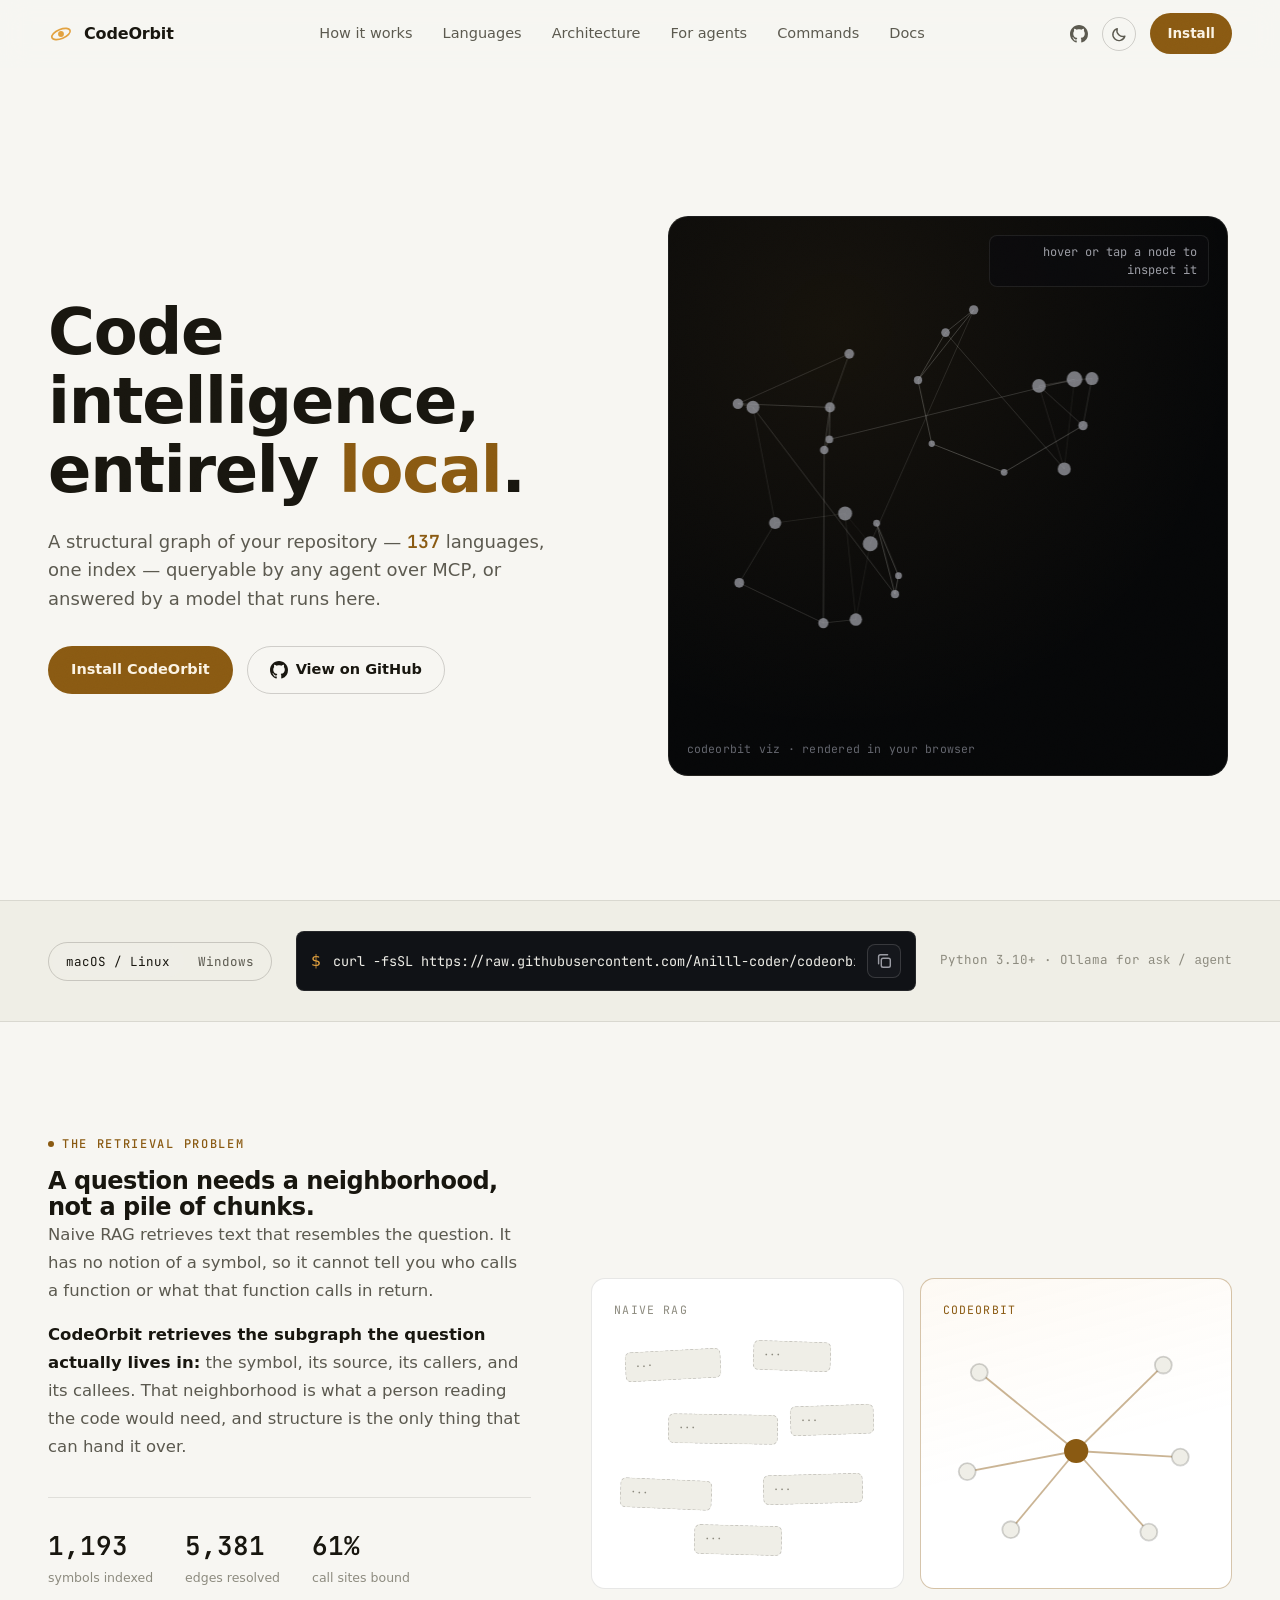
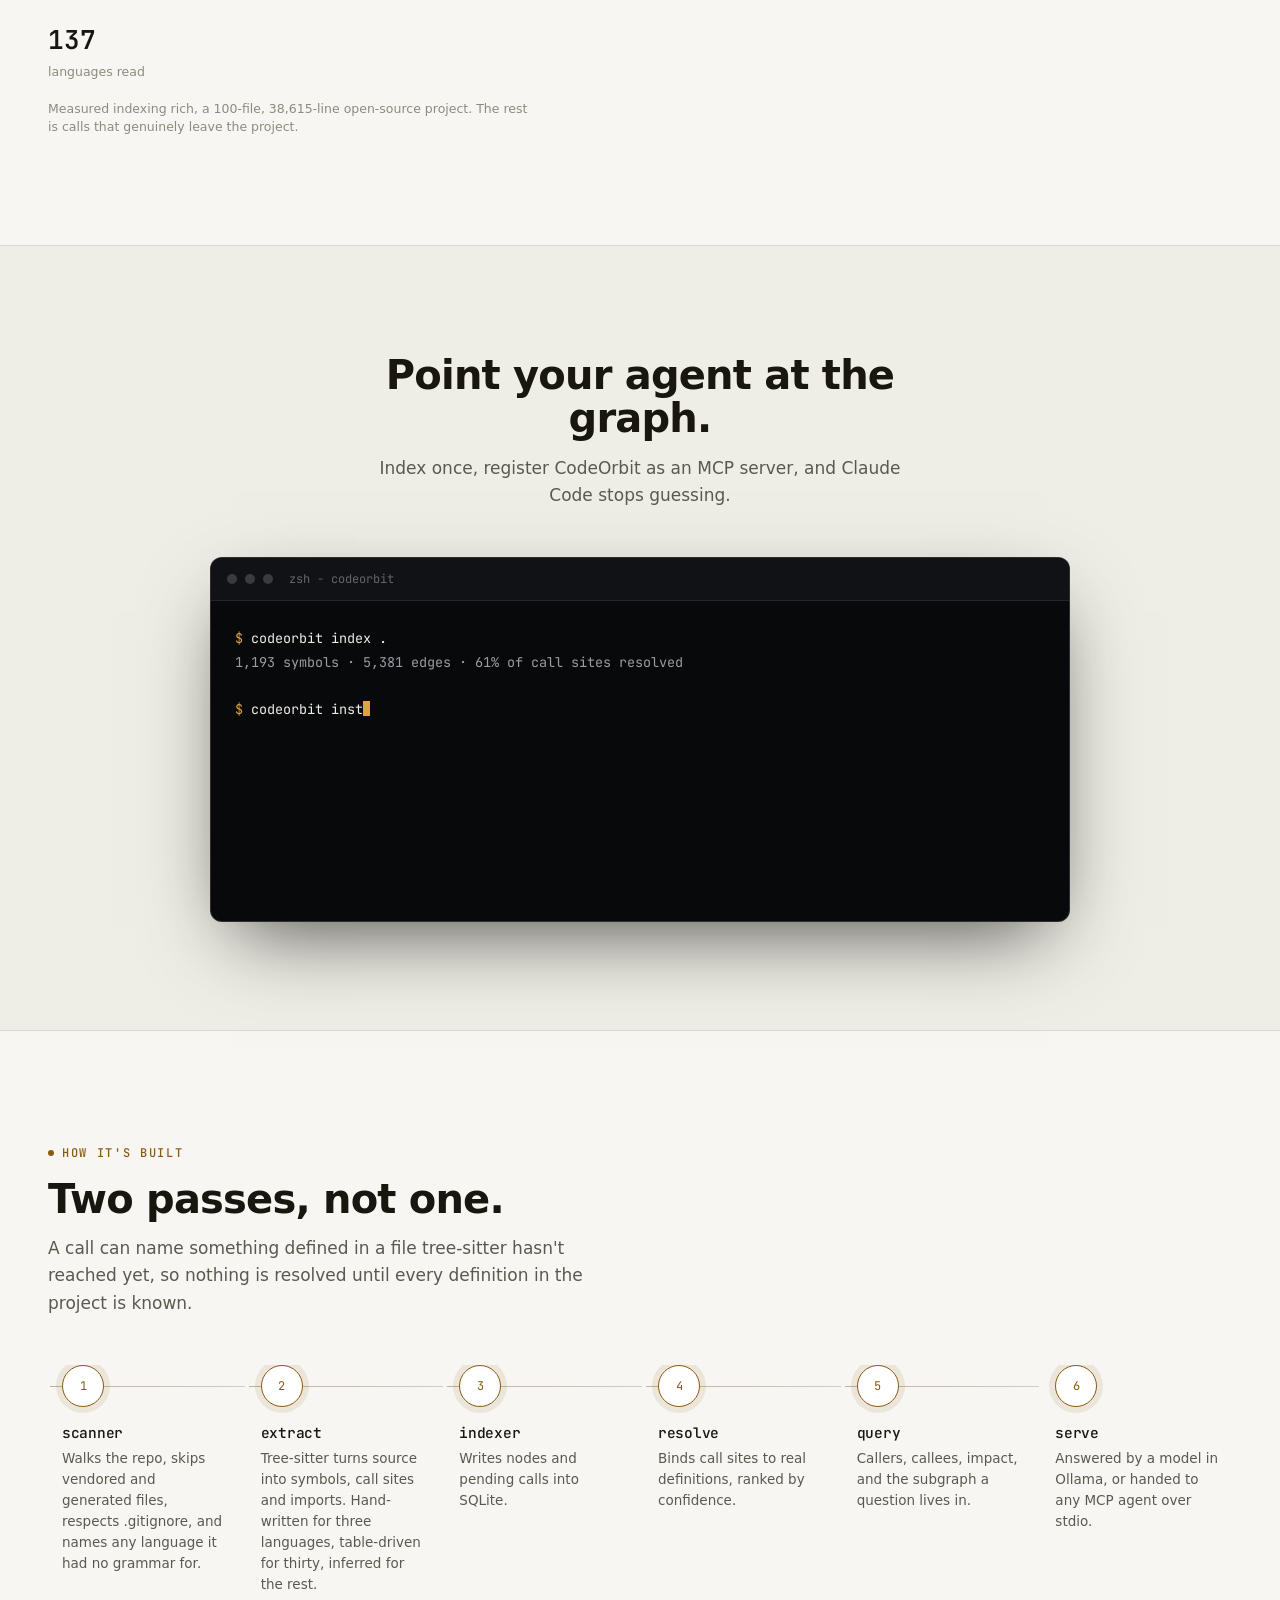
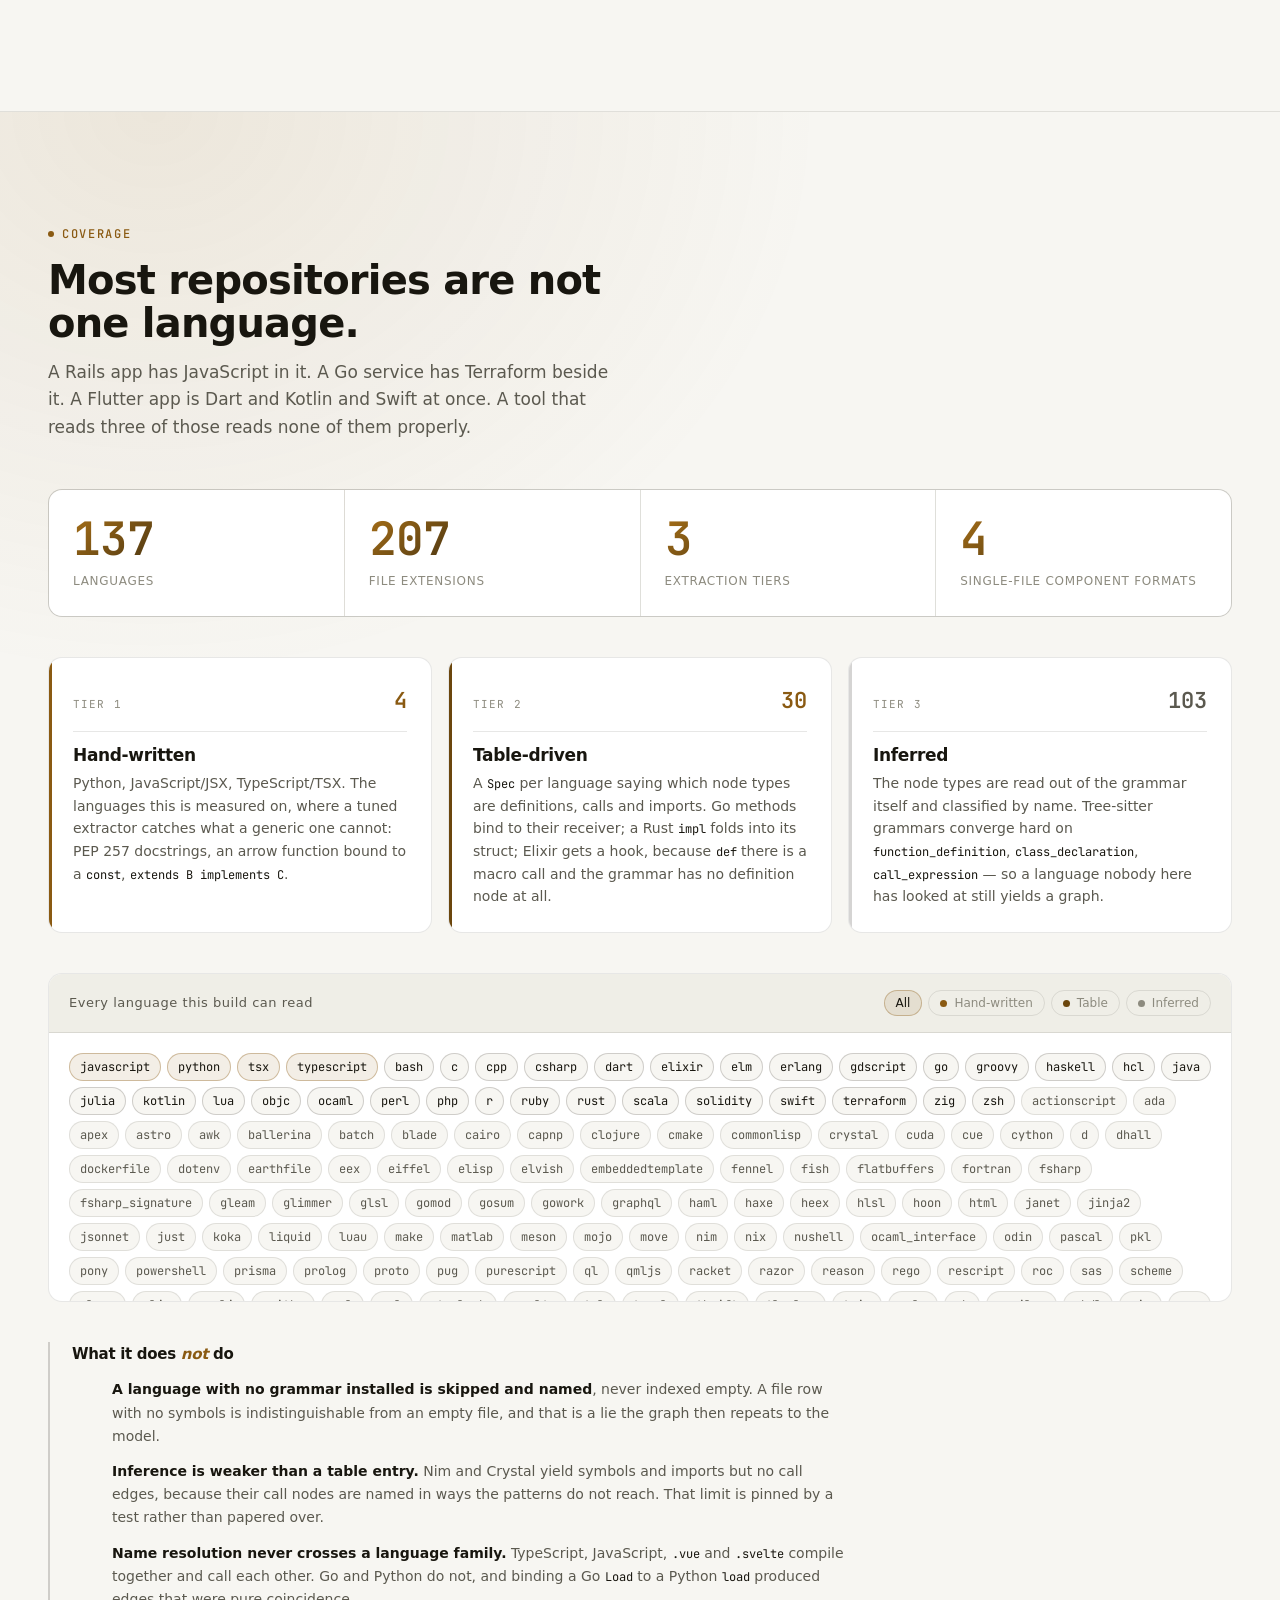
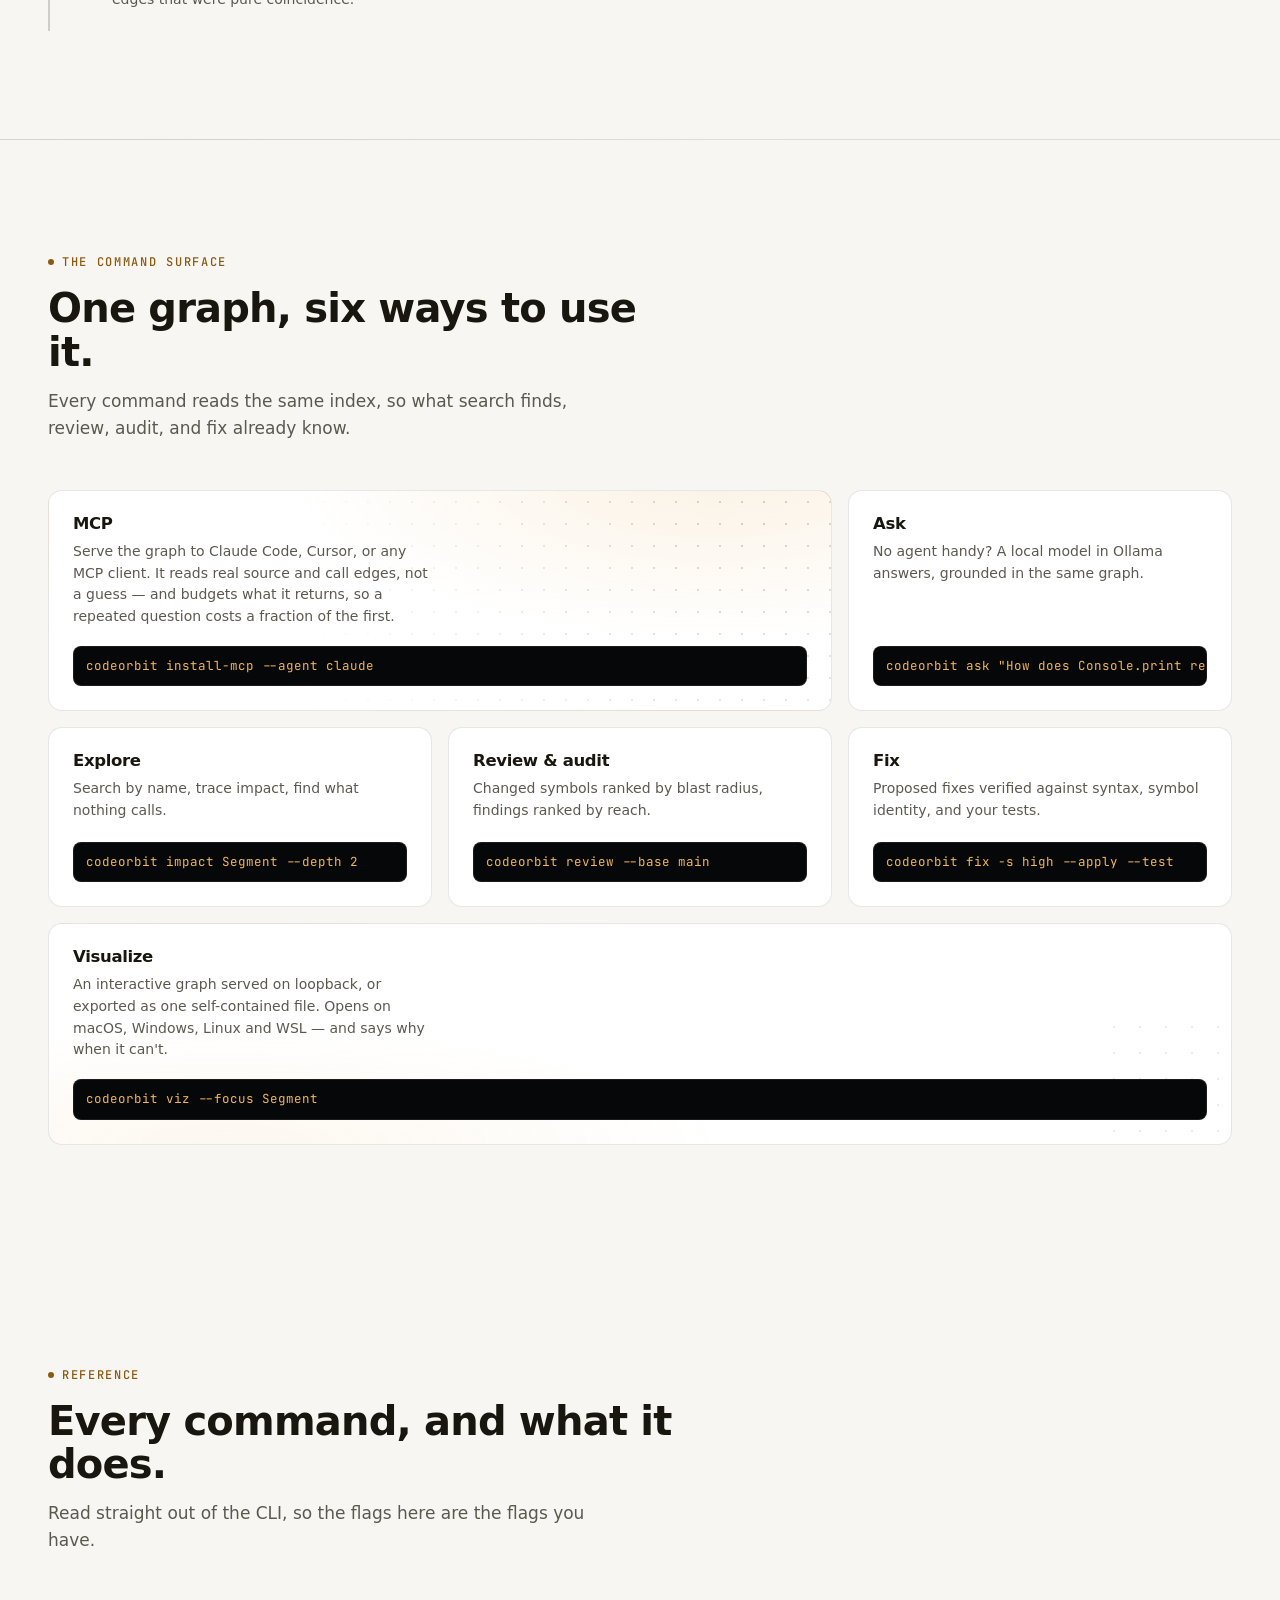
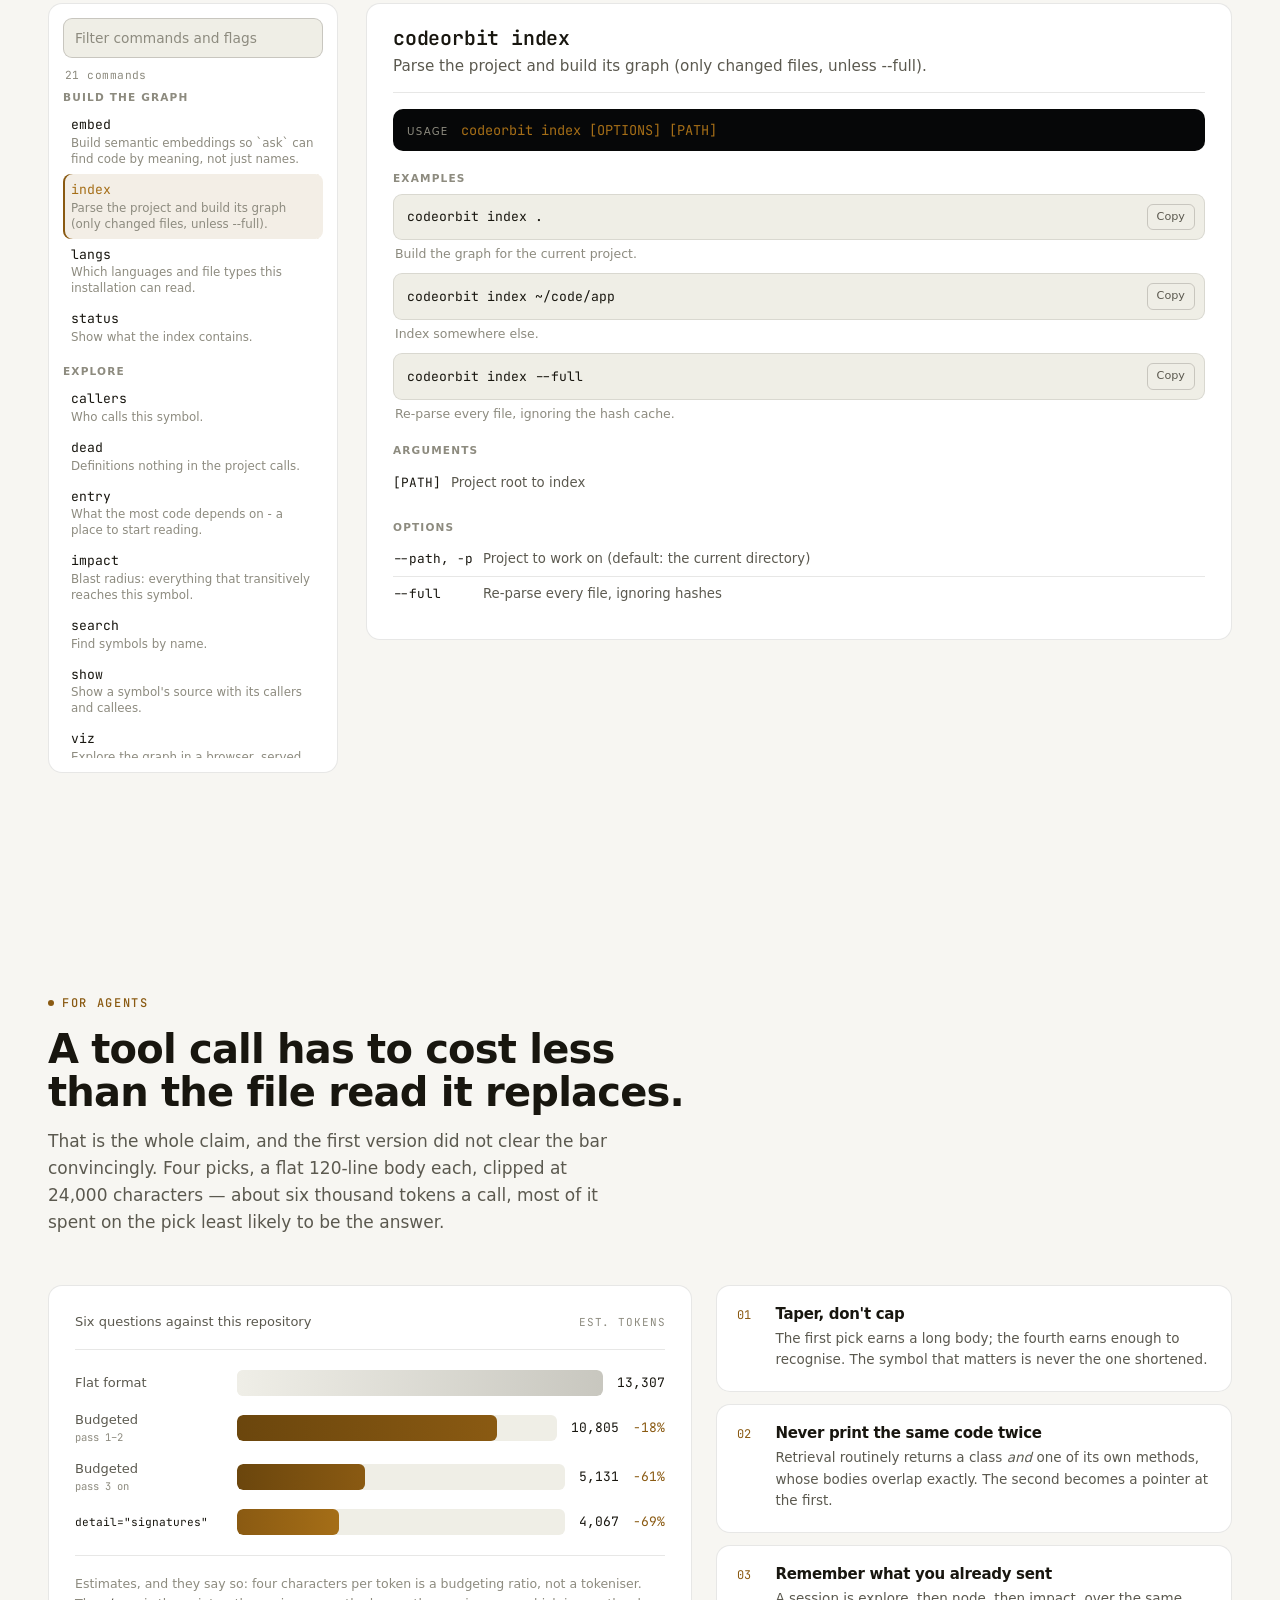
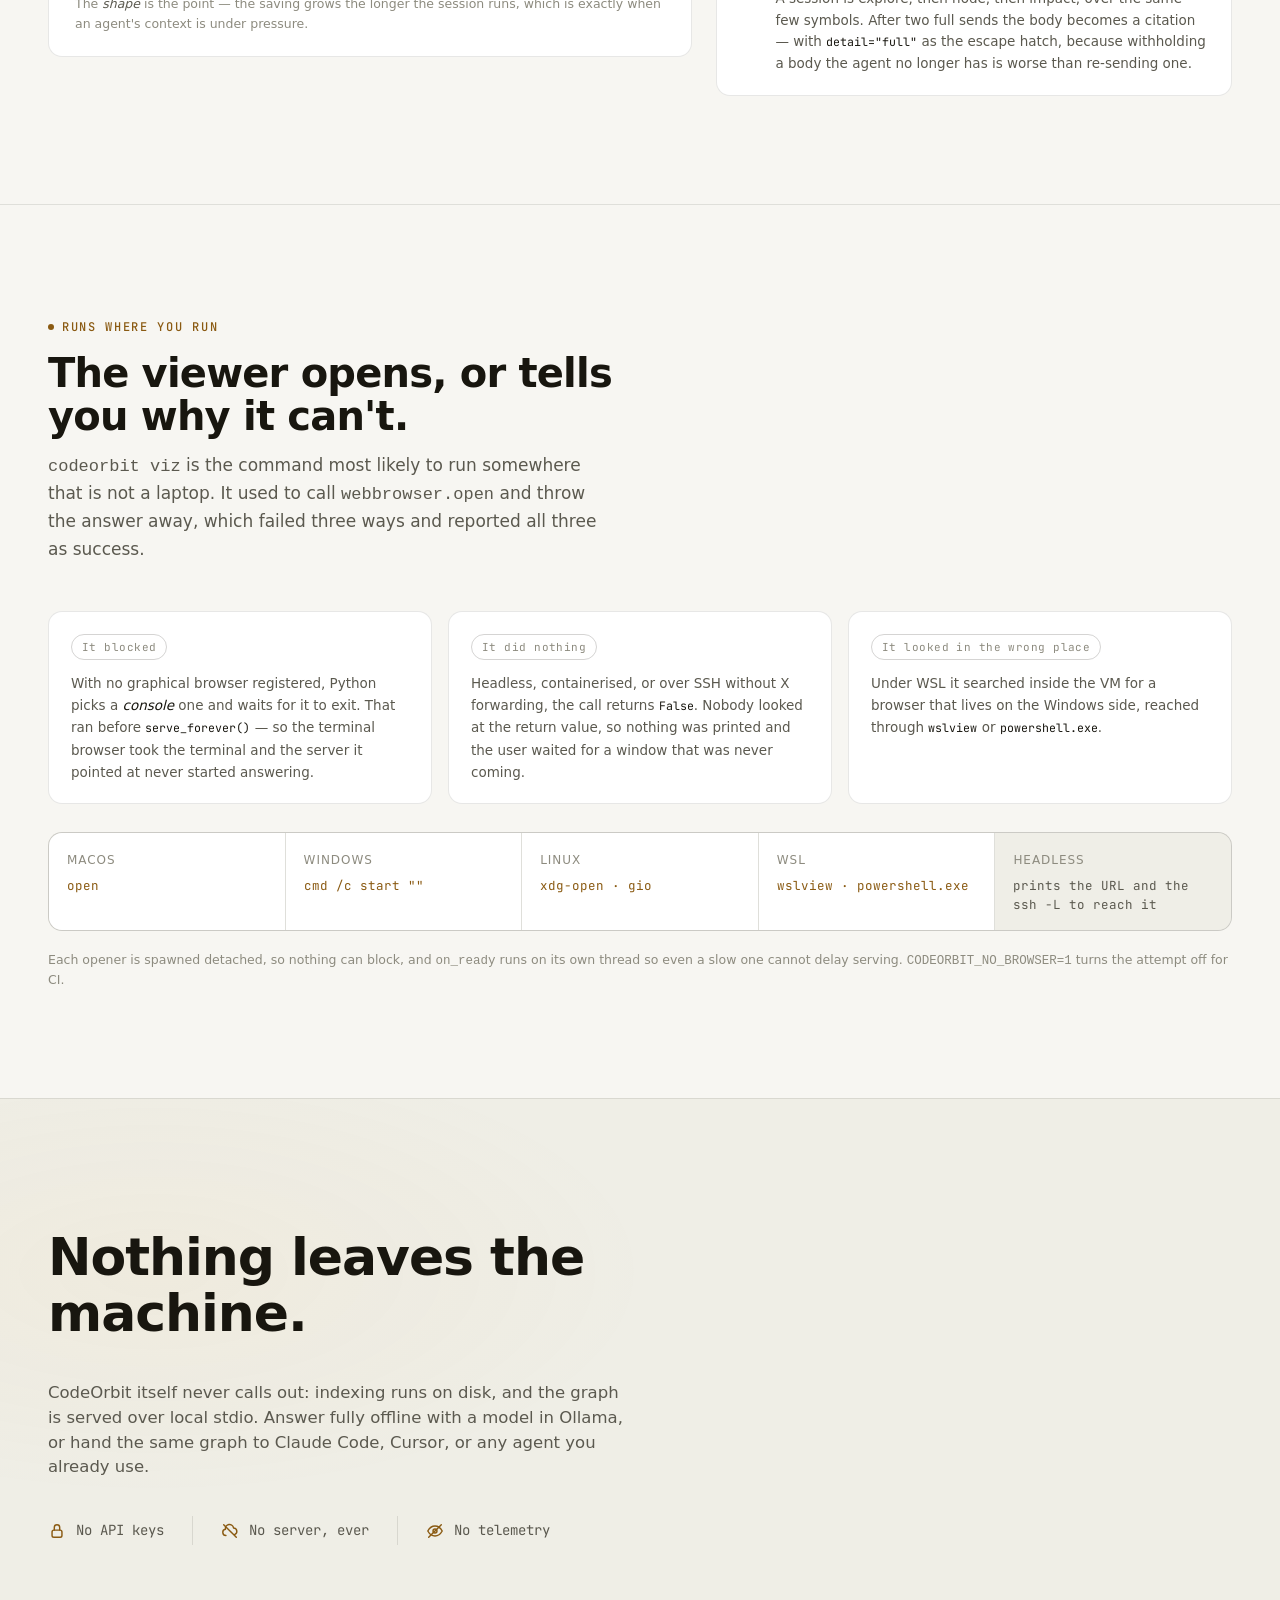
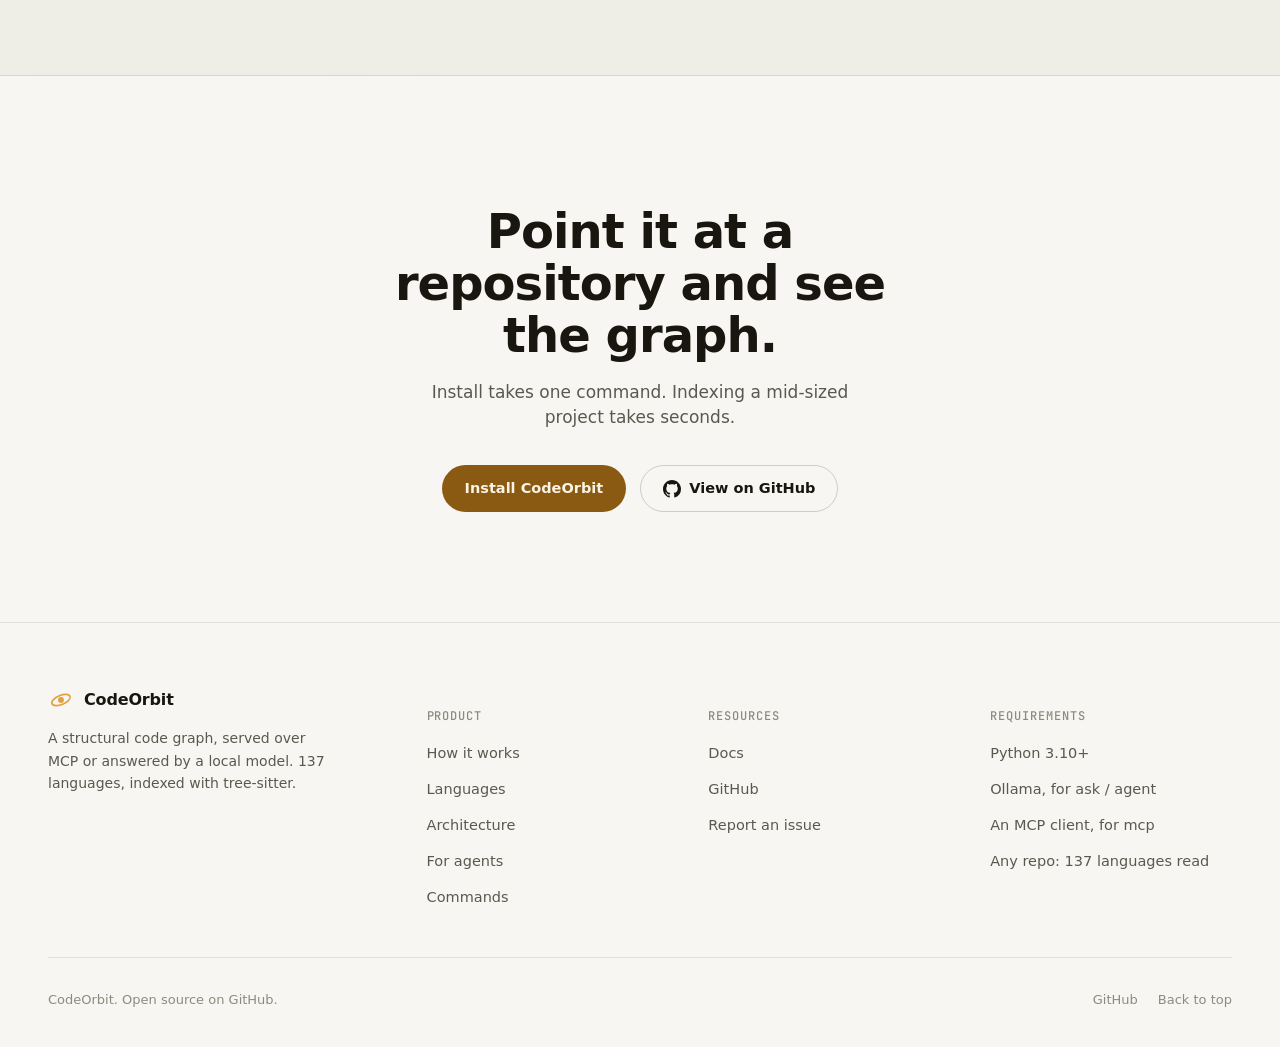
==== commit 501d40ce: "updated: pages site" ====
--- a/site/index.html
+++ b/site/index.html
@@ -4,10 +4,10 @@
   <meta charset="UTF-8" />
   <meta name="viewport" content="width=device-width, initial-scale=1" />
   <title>CodeOrbit: local-first code intelligence</title>
-  <meta name="description" content="CodeOrbit builds a structural knowledge graph of your repository with tree-sitter and serves it over MCP to Claude Code, Cursor, or any agent, or answers questions directly with a local LLM through Ollama. No API keys, no telemetry." />
+  <meta name="description" content="CodeOrbit builds a structural knowledge graph of your repository with tree-sitter across 137 languages, and serves it over MCP to Claude Code, Cursor, or any agent — or answers questions directly with a local LLM through Ollama. No API keys, no telemetry." />
 
   <meta property="og:title" content="CodeOrbit: local-first code intelligence" />
-  <meta property="og:description" content="A structural knowledge graph of your repo, served to any MCP agent or answered by a model that runs on your machine. No API keys, no telemetry." />
+  <meta property="og:description" content="A structural knowledge graph of your repo across 137 languages, served to any MCP agent or answered by a model that runs on your machine. No API keys, no telemetry." />
   <meta property="og:type" content="website" />
   <meta name="theme-color" content="#0a0b0d" />
 
@@ -48,9 +48,10 @@
 
       <nav class="nav-links" aria-label="Primary">
         <a href="#story">How it works</a>
+        <a href="#languages">Languages</a>
         <a href="#architecture">Architecture</a>
+        <a href="#budget">For agents</a>
         <a href="#commands">Commands</a>
-        <a href="#usage">Usage</a>
         <a href="https://github.com/Anilll-coder/codeorbit#readme">Docs</a>
       </nav>
 
@@ -83,8 +84,11 @@
 
   <div class="mobile-menu" id="mobile-menu">
     <a href="#story">How it works</a>
+    <a href="#languages">Languages</a>
     <a href="#architecture">Architecture</a>
+    <a href="#budget">For agents</a>
     <a href="#commands">Commands</a>
+    <a href="#usage">Usage</a>
     <a href="https://github.com/Anilll-coder/codeorbit#readme">Docs</a>
     <a href="https://github.com/Anilll-coder/codeorbit" target="_blank" rel="noopener">GitHub</a>
     <a class="btn btn-primary" href="#install">Install CodeOrbit</a>
@@ -97,7 +101,7 @@
       <div class="hero-inner">
         <div class="hero-copy">
           <h1>Code intelligence, entirely <em>local</em>.</h1>
-          <p class="sub">A structural graph of your repository, queryable by any agent over MCP, or answered by a model that runs here.</p>
+          <p class="sub">A structural graph of your repository — <span class="sub-hl" data-lang-count>137</span> languages, one index — queryable by any agent over MCP, or answered by a model that runs here.</p>
           <div class="hero-actions">
             <a class="btn btn-primary" href="#install">Install CodeOrbit</a>
             <a class="btn btn-ghost" href="https://github.com/Anilll-coder/codeorbit" target="_blank" rel="noopener">
@@ -162,6 +166,10 @@
               <div class="proof-item">
                 <div class="num">61%</div>
                 <div class="lbl">call sites bound</div>
+              </div>
+              <div class="proof-item">
+                <div class="num" data-lang-count>137</div>
+                <div class="lbl">languages read</div>
               </div>
             </div>
             <div class="proof-note">Measured indexing rich, a 100-file, 38,615-line open-source project. The rest is calls that genuinely leave the project.</div>
@@ -236,12 +244,12 @@
           <div class="pipeline-stage" data-i="0">
             <div class="pipeline-node">1</div>
             <h4>scanner</h4>
-            <p>Walks the repo, skips vendored and generated files, respects .gitignore.</p>
+            <p>Walks the repo, skips vendored and generated files, respects .gitignore, and names any language it had no grammar for.</p>
           </div>
           <div class="pipeline-stage" data-i="1">
             <div class="pipeline-node">2</div>
             <h4>extract</h4>
-            <p>Tree-sitter turns source into symbols, call sites, and imports.</p>
+            <p>Tree-sitter turns source into symbols, call sites and imports. Hand-written for three languages, table-driven for thirty, inferred for the rest.</p>
           </div>
           <div class="pipeline-stage" data-i="2">
             <div class="pipeline-node">3</div>
@@ -267,6 +275,81 @@
       </div>
     </section>
 
+    <!-- ============================================================ LANGUAGES -->
+    <!-- Counts and chips come from languages.json, generated from the registry
+         by scripts/gen_commands.py. The static numbers below are the fallback
+         when that fetch fails, and a test asserts they match. -->
+    <section class="section langs-section" id="languages">
+      <div class="wrap">
+        <div class="section-head reveal">
+          <div class="eyebrow">Coverage</div>
+          <h2>Most repositories are not one language.</h2>
+          <p>A Rails app has JavaScript in it. A Go service has Terraform beside it. A Flutter app is Dart and Kotlin and Swift at once. A tool that reads three of those reads none of them properly.</p>
+        </div>
+
+        <div class="stat-band reveal">
+          <div class="stat">
+            <div class="stat-num" data-lang-count>137</div>
+            <div class="stat-lbl">languages</div>
+          </div>
+          <div class="stat">
+            <div class="stat-num" data-suffix-count>207</div>
+            <div class="stat-lbl">file extensions</div>
+          </div>
+          <div class="stat">
+            <div class="stat-num">3</div>
+            <div class="stat-lbl">extraction tiers</div>
+          </div>
+          <div class="stat">
+            <div class="stat-num">4</div>
+            <div class="stat-lbl">single-file component formats</div>
+          </div>
+        </div>
+
+        <div class="tiers reveal">
+          <article class="tier is-1">
+            <div class="tier-rule"><span class="tier-idx">Tier 1</span><span class="tier-count" data-tier-count="builtin">4</span></div>
+            <h4>Hand-written</h4>
+            <p>Python, JavaScript/JSX, TypeScript/TSX. The languages this is measured on, where a tuned extractor catches what a generic one cannot: PEP 257 docstrings, an arrow function bound to a <code>const</code>, <code>extends B implements C</code>.</p>
+          </article>
+          <article class="tier is-2">
+            <div class="tier-rule"><span class="tier-idx">Tier 2</span><span class="tier-count" data-tier-count="tabled">30</span></div>
+            <h4>Table-driven</h4>
+            <p>A <code>Spec</code> per language saying which node types are definitions, calls and imports. Go methods bind to their receiver; a Rust <code>impl</code> folds into its struct; Elixir gets a hook, because <code>def</code> there is a macro call and the grammar has no definition node at all.</p>
+          </article>
+          <article class="tier is-3">
+            <div class="tier-rule"><span class="tier-idx">Tier 3</span><span class="tier-count" data-tier-count="inferred">103</span></div>
+            <h4>Inferred</h4>
+            <p>The node types are read out of the grammar itself and classified by name. Tree-sitter grammars converge hard on <code>function_definition</code>, <code>class_declaration</code>, <code>call_expression</code> — so a language nobody here has looked at still yields a graph.</p>
+          </article>
+        </div>
+
+        <div class="lang-cloud reveal">
+          <div class="lang-cloud-head">
+            <span class="lang-cloud-title">Every language this build can read</span>
+            <div class="lang-key">
+              <button class="lang-key-item is-on" type="button" data-tier-filter="all">All</button>
+              <button class="lang-key-item" type="button" data-tier-filter="builtin"><i class="dot t1"></i>Hand-written</button>
+              <button class="lang-key-item" type="button" data-tier-filter="tabled"><i class="dot t2"></i>Table</button>
+              <button class="lang-key-item" type="button" data-tier-filter="inferred"><i class="dot t3"></i>Inferred</button>
+            </div>
+          </div>
+          <div class="lang-chips" id="lang-chips" aria-live="polite">
+            <span class="lang-chip is-fallback">Run <code>codeorbit langs</code> to list them.</span>
+          </div>
+        </div>
+
+        <div class="honest reveal">
+          <h4>What it does <em>not</em> do</h4>
+          <ul>
+            <li><strong>A language with no grammar installed is skipped and named</strong>, never indexed empty. A file row with no symbols is indistinguishable from an empty file, and that is a lie the graph then repeats to the model.</li>
+            <li><strong>Inference is weaker than a table entry.</strong> Nim and Crystal yield symbols and imports but no call edges, because their call nodes are named in ways the patterns do not reach. That limit is pinned by a test rather than papered over.</li>
+            <li><strong>Name resolution never crosses a language family.</strong> TypeScript, JavaScript, <code>.vue</code> and <code>.svelte</code> compile together and call each other. Go and Python do not, and binding a Go <code>Load</code> to a Python <code>load</code> produced edges that were pure coincidence.</li>
+          </ul>
+        </div>
+      </div>
+    </section>
+
     <!-- ============================================================ COMMANDS -->
     <section class="section" id="commands">
       <div class="wrap">
@@ -279,7 +362,7 @@
         <div class="bento reveal">
           <div class="bento-cell is-hero">
             <h4>MCP</h4>
-            <p>Serve the graph to Claude Code, Cursor, or any MCP client. It reads real source and call edges, not a guess.</p>
+            <p>Serve the graph to Claude Code, Cursor, or any MCP client. It reads real source and call edges, not a guess &mdash; and budgets what it returns, so a repeated question costs a fraction of the first.</p>
             <div class="bento-code">codeorbit install-mcp --agent claude</div>
           </div>
           <div class="bento-cell">
@@ -304,7 +387,7 @@
           </div>
           <div class="bento-cell is-graph is-wide">
             <h4>Visualize</h4>
-            <p>An interactive graph in one HTML file. No server, no network.</p>
+            <p>An interactive graph served on loopback, or exported as one self-contained file. Opens on macOS, Windows, Linux and WSL — and says why when it can't.</p>
             <div class="bento-code">codeorbit viz --focus Segment</div>
           </div>
         </div>
@@ -335,6 +418,102 @@
 
           <article class="usage-detail" id="cmd-detail" aria-live="polite"></article>
         </div>
+      </div>
+    </section>
+
+    <!-- ============================================================ BUDGET -->
+    <section class="section budget-section" id="budget">
+      <div class="wrap">
+        <div class="section-head reveal">
+          <div class="eyebrow">For agents</div>
+          <h2>A tool call has to cost less than the file read it replaces.</h2>
+          <p>That is the whole claim, and the first version did not clear the bar convincingly. Four picks, a flat 120-line body each, clipped at 24,000 characters — about six thousand tokens a call, most of it spent on the pick least likely to be the answer.</p>
+        </div>
+
+        <div class="budget-grid">
+          <div class="budget-chart reveal" id="budget-chart">
+            <div class="bchart-head">
+              <span>Six questions against this repository</span>
+              <span class="bchart-unit">est. tokens</span>
+            </div>
+
+            <div class="bar-row" style="--pct:100%">
+              <div class="bar-label">Flat format</div>
+              <div class="bar-track"><div class="bar-fill is-base"></div></div>
+              <div class="bar-value">13,307</div>
+            </div>
+            <div class="bar-row" style="--pct:81%">
+              <div class="bar-label">Budgeted <span class="bar-sub">pass 1–2</span></div>
+              <div class="bar-track"><div class="bar-fill"></div></div>
+              <div class="bar-value">10,805 <em>−18%</em></div>
+            </div>
+            <div class="bar-row" style="--pct:39%">
+              <div class="bar-label">Budgeted <span class="bar-sub">pass 3 on</span></div>
+              <div class="bar-track"><div class="bar-fill"></div></div>
+              <div class="bar-value">5,131 <em>−61%</em></div>
+            </div>
+            <div class="bar-row" style="--pct:31%">
+              <div class="bar-label"><code>detail="signatures"</code></div>
+              <div class="bar-track"><div class="bar-fill is-best"></div></div>
+              <div class="bar-value">4,067 <em>−69%</em></div>
+            </div>
+
+            <p class="bchart-note">Estimates, and they say so: four characters per token is a budgeting ratio, not a tokeniser. The <em>shape</em> is the point — the saving grows the longer the session runs, which is exactly when an agent's context is under pressure.</p>
+          </div>
+
+          <div class="budget-notes reveal">
+            <article class="bnote">
+              <div class="bnote-n">01</div>
+              <h4>Taper, don't cap</h4>
+              <p>The first pick earns a long body; the fourth earns enough to recognise. The symbol that matters is never the one shortened.</p>
+            </article>
+            <article class="bnote">
+              <div class="bnote-n">02</div>
+              <h4>Never print the same code twice</h4>
+              <p>Retrieval routinely returns a class <em>and</em> one of its own methods, whose bodies overlap exactly. The second becomes a pointer at the first.</p>
+            </article>
+            <article class="bnote">
+              <div class="bnote-n">03</div>
+              <h4>Remember what you already sent</h4>
+              <p>A session is explore, then node, then impact, over the same few symbols. After two full sends the body becomes a citation — with <code>detail="full"</code> as the escape hatch, because withholding a body the agent no longer has is worse than re-sending one.</p>
+            </article>
+          </div>
+        </div>
+      </div>
+    </section>
+
+    <!-- ============================================================ ANYWHERE -->
+    <section class="section anywhere-section" id="anywhere">
+      <div class="wrap">
+        <div class="section-head reveal">
+          <div class="eyebrow">Runs where you run</div>
+          <h2>The viewer opens, or tells you why it can't.</h2>
+          <p><code>codeorbit viz</code> is the command most likely to run somewhere that is not a laptop. It used to call <code>webbrowser.open</code> and throw the answer away, which failed three ways and reported all three as success.</p>
+        </div>
+
+        <div class="fail-grid reveal">
+          <article class="fail-card">
+            <div class="fail-tag">It blocked</div>
+            <p>With no graphical browser registered, Python picks a <em>console</em> one and waits for it to exit. That ran before <code>serve_forever()</code> — so the terminal browser took the terminal and the server it pointed at never started answering.</p>
+          </article>
+          <article class="fail-card">
+            <div class="fail-tag">It did nothing</div>
+            <p>Headless, containerised, or over SSH without X forwarding, the call returns <code>False</code>. Nobody looked at the return value, so nothing was printed and the user waited for a window that was never coming.</p>
+          </article>
+          <article class="fail-card">
+            <div class="fail-tag">It looked in the wrong place</div>
+            <p>Under WSL it searched inside the VM for a browser that lives on the Windows side, reached through <code>wslview</code> or <code>powershell.exe</code>.</p>
+          </article>
+        </div>
+
+        <div class="platform-strip reveal">
+          <div class="platform"><span class="p-os">macOS</span><code>open</code></div>
+          <div class="platform"><span class="p-os">Windows</span><code>cmd /c start ""</code></div>
+          <div class="platform"><span class="p-os">Linux</span><code>xdg-open · gio</code></div>
+          <div class="platform"><span class="p-os">WSL</span><code>wslview · powershell.exe</code></div>
+          <div class="platform is-none"><span class="p-os">Headless</span><code>prints the URL and the ssh -L to reach it</code></div>
+        </div>
+        <p class="proof-note" style="margin-top:20px">Each opener is spawned detached, so nothing can block, and <code>on_ready</code> runs on its own thread so even a slow one cannot delay serving. <code>CODEORBIT_NO_BROWSER=1</code> turns the attempt off for CI.</p>
       </div>
     </section>
 
@@ -400,14 +579,16 @@
             </svg>
             CodeOrbit
           </a>
-          <p>A structural code graph, served over MCP or answered by a local model. Python and JavaScript, indexed with tree-sitter.</p>
+          <p>A structural code graph, served over MCP or answered by a local model. <span data-lang-count>137</span> languages, indexed with tree-sitter.</p>
         </div>
 
         <div class="footer-col">
           <h5>Product</h5>
           <ul>
             <li><a href="#story">How it works</a></li>
+            <li><a href="#languages">Languages</a></li>
             <li><a href="#architecture">Architecture</a></li>
+            <li><a href="#budget">For agents</a></li>
             <li><a href="#commands">Commands</a></li>
           </ul>
         </div>
@@ -427,7 +608,7 @@
             <li><span class="plain">Python 3.10+</span></li>
             <li><span class="plain">Ollama, for <code style="font-family:inherit;">ask</code> / <code style="font-family:inherit;">agent</code></span></li>
             <li><span class="plain">An MCP client, for <code style="font-family:inherit;">mcp</code></span></li>
-            <li><span class="plain">Python and JavaScript repos</span></li>
+            <li><span class="plain">Any repo: <span data-lang-count>137</span> languages read</span></li>
           </ul>
         </div>
       </div>
@@ -444,5 +625,6 @@
 
   <script src="app.js"></script>
   <script src="commands.js"></script>
+  <script src="languages.js"></script>
 </body>
 </html>
--- a/site/styles.css
+++ b/site/styles.css
@@ -1697,3 +1697,556 @@
 @media (prefers-reduced-motion: reduce) {
   .cmd-item, .cmd-copy { transition: none; }
 }
+
+/* ================================================================ languages
+   The coverage section. Three ideas have to land in one screen: the tool now
+   reads a lot of languages, it does not read them all equally well, and it is
+   explicit about which is which. So the tiers are a visible ladder rather than
+   a flat list, and each chip carries its tier as a colour. */
+
+.langs-section {
+  background:
+    radial-gradient(90% 60% at 12% 0%, var(--accent-soft) 0%, transparent 58%),
+    var(--bg);
+  border-top: 1px solid var(--border);
+  border-bottom: 1px solid var(--border);
+}
+
+.stat-band {
+  display: grid;
+  grid-template-columns: repeat(4, 1fr);
+  gap: 1px;
+  background: var(--border);
+  border: 1px solid var(--border);
+  border-radius: var(--radius-card);
+  overflow: hidden;
+  margin-bottom: 40px;
+}
+
+.stat {
+  background: var(--bg-raised);
+  padding: 26px 24px;
+}
+
+.stat-num {
+  font-family: var(--mono);
+  font-size: clamp(30px, 4.4vw, 46px);
+  font-weight: 600;
+  line-height: 1;
+  letter-spacing: -0.02em;
+  color: var(--text-primary);
+  /* The numbers are the headline of this section, so the accent runs through
+     them rather than sitting beside them. */
+  background: linear-gradient(140deg, var(--accent-strong), var(--text-primary) 72%);
+  -webkit-background-clip: text;
+  background-clip: text;
+  -webkit-text-fill-color: transparent;
+}
+
+.stat-lbl {
+  margin-top: 10px;
+  font-size: 12px;
+  letter-spacing: 0.06em;
+  text-transform: uppercase;
+  color: var(--text-tertiary);
+}
+
+@media (max-width: 820px) {
+  .stat-band { grid-template-columns: repeat(2, 1fr); }
+  .stat { padding: 20px 18px; }
+}
+
+/* ------------------------------------------------------------------ tiers */
+
+.tiers {
+  display: grid;
+  grid-template-columns: repeat(3, 1fr);
+  gap: 16px;
+  margin-bottom: 40px;
+}
+
+.tier {
+  position: relative;
+  padding: 26px 24px 24px;
+  background: var(--bg-raised);
+  border: 1px solid var(--border);
+  border-radius: var(--radius-card);
+  overflow: hidden;
+}
+
+/* A weakening accent bar down the three tiers: tier 1 is a language this is
+   measured on, tier 3 is a grammar nobody has looked at. The design should say
+   that before the copy does. */
+.tier::before {
+  content: '';
+  position: absolute;
+  inset: 0 auto 0 0;
+  width: 3px;
+  background: var(--accent);
+}
+
+.tier.is-2::before { background: var(--accent-dim); }
+.tier.is-3::before { background: var(--border-strong); }
+
+.tier-rule {
+  display: flex;
+  align-items: baseline;
+  justify-content: space-between;
+  gap: 12px;
+  padding-bottom: 14px;
+  margin-bottom: 14px;
+  border-bottom: 1px solid var(--border);
+}
+
+.tier-idx {
+  font-family: var(--mono);
+  font-size: 11px;
+  letter-spacing: 0.1em;
+  text-transform: uppercase;
+  color: var(--text-tertiary);
+}
+
+.tier-count {
+  font-family: var(--mono);
+  font-size: 22px;
+  font-weight: 600;
+  color: var(--accent);
+}
+
+.tier.is-3 .tier-count { color: var(--text-secondary); }
+
+.tier h4 {
+  font-size: 17px;
+  margin-bottom: 8px;
+}
+
+.tier p {
+  font-size: 14px;
+  line-height: 1.62;
+  color: var(--text-secondary);
+}
+
+.tier code,
+.honest code,
+.fail-card code,
+.bar-label code {
+  font-family: var(--mono);
+  font-size: 0.86em;
+  color: var(--text-primary);
+}
+
+@media (max-width: 900px) {
+  .tiers { grid-template-columns: 1fr; }
+}
+
+/* ------------------------------------------------------------ language cloud */
+
+.lang-cloud {
+  border: 1px solid var(--border);
+  border-radius: var(--radius-card);
+  background: var(--bg-raised);
+  overflow: hidden;
+  margin-bottom: 40px;
+}
+
+.lang-cloud-head {
+  display: flex;
+  align-items: center;
+  justify-content: space-between;
+  gap: 16px;
+  flex-wrap: wrap;
+  padding: 16px 20px;
+  border-bottom: 1px solid var(--border);
+  background: var(--bg-raised-2);
+}
+
+.lang-cloud-title {
+  font-size: 13px;
+  letter-spacing: 0.04em;
+  color: var(--text-secondary);
+}
+
+.lang-key {
+  display: flex;
+  gap: 6px;
+  flex-wrap: wrap;
+}
+
+.lang-key-item {
+  display: inline-flex;
+  align-items: center;
+  gap: 7px;
+  padding: 5px 11px;
+  border-radius: var(--radius-pill);
+  border: 1px solid var(--border);
+  background: transparent;
+  color: var(--text-tertiary);
+  font-family: inherit;
+  font-size: 12px;
+  cursor: pointer;
+  transition: color 0.18s var(--ease), border-color 0.18s var(--ease),
+              background 0.18s var(--ease);
+}
+
+.lang-key-item:hover {
+  color: var(--text-secondary);
+  border-color: var(--border-strong);
+}
+
+.lang-key-item.is-on {
+  color: var(--text-primary);
+  border-color: var(--border-accent);
+  background: var(--accent-soft);
+}
+
+.lang-key-item .dot {
+  width: 7px;
+  height: 7px;
+  border-radius: 50%;
+  background: var(--accent);
+}
+
+.lang-key-item .dot.t2 { background: var(--accent-dim); }
+.lang-key-item .dot.t3 { background: var(--text-tertiary); }
+
+.lang-chips {
+  display: flex;
+  flex-wrap: wrap;
+  gap: 6px;
+  padding: 20px;
+  max-height: 268px;
+  overflow-y: auto;
+}
+
+.lang-chip {
+  font-family: var(--mono);
+  font-size: 12px;
+  padding: 4px 10px;
+  border-radius: var(--radius-pill);
+  border: 1px solid var(--border);
+  color: var(--text-secondary);
+  background: var(--bg);
+  white-space: nowrap;
+  transition: opacity 0.18s var(--ease), border-color 0.18s var(--ease);
+}
+
+/* The tier is the chip's border, not a label on it. With 137 chips, a legend
+   that had to be read per chip would be unreadable. */
+.lang-chip[data-tier="builtin"] {
+  border-color: var(--border-accent);
+  color: var(--text-primary);
+  background: var(--accent-soft);
+}
+
+.lang-chip[data-tier="tabled"] {
+  border-color: var(--border-strong);
+  color: var(--text-primary);
+}
+
+.lang-chip.is-dim { opacity: 0.22; }
+
+.lang-chip.is-fallback {
+  font-family: var(--sans);
+  border: 0;
+  background: transparent;
+  color: var(--text-tertiary);
+}
+
+/* ------------------------------------------------------------------ honest */
+
+.honest {
+  border-left: 2px solid var(--border-strong);
+  padding: 4px 0 4px 22px;
+}
+
+.honest h4 {
+  font-size: 15px;
+  margin-bottom: 14px;
+  color: var(--text-primary);
+}
+
+.honest h4 em {
+  font-style: italic;
+  color: var(--accent);
+}
+
+.honest ul {
+  list-style: none;
+  display: grid;
+  gap: 12px;
+  max-width: 76ch;
+}
+
+.honest li {
+  font-size: 14px;
+  line-height: 1.66;
+  color: var(--text-secondary);
+}
+
+.honest strong {
+  color: var(--text-primary);
+  font-weight: 600;
+}
+
+/* =================================================================== budget
+   The agent-cost section. A bar chart rather than a table, because the claim
+   is about proportion and four numbers in a table do not show a proportion. */
+
+.budget-grid {
+  display: grid;
+  grid-template-columns: 1.25fr 1fr;
+  gap: 24px;
+  align-items: start;
+}
+
+@media (max-width: 980px) {
+  .budget-grid { grid-template-columns: 1fr; }
+}
+
+.budget-chart {
+  padding: 26px 26px 22px;
+  border: 1px solid var(--border);
+  border-radius: var(--radius-card);
+  background: var(--bg-raised);
+}
+
+.bchart-head {
+  display: flex;
+  justify-content: space-between;
+  align-items: baseline;
+  gap: 12px;
+  padding-bottom: 18px;
+  margin-bottom: 20px;
+  border-bottom: 1px solid var(--border);
+  font-size: 13px;
+  color: var(--text-secondary);
+}
+
+.bchart-unit {
+  font-family: var(--mono);
+  font-size: 11px;
+  letter-spacing: 0.08em;
+  text-transform: uppercase;
+  color: var(--text-tertiary);
+}
+
+.bar-row {
+  display: grid;
+  grid-template-columns: 148px 1fr auto;
+  gap: 14px;
+  align-items: center;
+  margin-bottom: 14px;
+}
+
+.bar-label {
+  font-size: 13px;
+  color: var(--text-secondary);
+}
+
+.bar-sub {
+  display: block;
+  font-family: var(--mono);
+  font-size: 10.5px;
+  color: var(--text-tertiary);
+}
+
+.bar-track {
+  height: 26px;
+  border-radius: 6px;
+  background: var(--bg-well);
+  overflow: hidden;
+}
+
+.bar-fill {
+  height: 100%;
+  width: 0;
+  border-radius: 6px;
+  background: linear-gradient(90deg, var(--accent-dim), var(--accent));
+  /* Widths animate in when the card reveals. Transitioning width rather than
+     transform keeps the right edge crisp against the track. */
+  transition: width 1s var(--ease);
+}
+
+.bar-fill.is-base {
+  background: linear-gradient(90deg, var(--bg-raised-2), var(--border-strong));
+}
+
+.bar-fill.is-best {
+  background: linear-gradient(90deg, var(--accent), var(--accent-strong));
+}
+
+.budget-chart.is-visible .bar-fill { width: var(--pct); }
+
+.bar-value {
+  font-family: var(--mono);
+  font-size: 13px;
+  color: var(--text-primary);
+  white-space: nowrap;
+  text-align: right;
+}
+
+.bar-value em {
+  font-style: normal;
+  color: var(--accent);
+  margin-left: 6px;
+}
+
+.bchart-note {
+  margin-top: 20px;
+  padding-top: 18px;
+  border-top: 1px solid var(--border);
+  font-size: 12.5px;
+  line-height: 1.6;
+  color: var(--text-tertiary);
+}
+
+.bchart-note em {
+  color: var(--text-secondary);
+  font-style: italic;
+}
+
+@media (max-width: 560px) {
+  .bar-row { grid-template-columns: 1fr; gap: 6px; }
+  .bar-value { text-align: left; }
+}
+
+.budget-notes {
+  display: grid;
+  gap: 12px;
+}
+
+.bnote {
+  position: relative;
+  padding: 20px 22px 20px 58px;
+  border: 1px solid var(--border);
+  border-radius: var(--radius-card);
+  background: var(--bg-raised);
+}
+
+.bnote-n {
+  position: absolute;
+  left: 20px;
+  top: 20px;
+  font-family: var(--mono);
+  font-size: 12px;
+  color: var(--accent);
+}
+
+.bnote h4 {
+  font-size: 15px;
+  margin-bottom: 6px;
+}
+
+.bnote p {
+  font-size: 13.5px;
+  line-height: 1.6;
+  color: var(--text-secondary);
+}
+
+.bnote code {
+  font-family: var(--mono);
+  font-size: 0.86em;
+  color: var(--text-primary);
+}
+
+/* ================================================================= anywhere
+   Three named failures and the fix for each. Naming them is the point: the
+   old behaviour reported all three as success. */
+
+.anywhere-section {
+  border-top: 1px solid var(--border);
+}
+
+.fail-grid {
+  display: grid;
+  grid-template-columns: repeat(3, 1fr);
+  gap: 16px;
+  margin-bottom: 28px;
+}
+
+@media (max-width: 900px) {
+  .fail-grid { grid-template-columns: 1fr; }
+}
+
+.fail-card {
+  padding: 22px 22px 20px;
+  border: 1px solid var(--border);
+  border-radius: var(--radius-card);
+  background: var(--bg-raised);
+}
+
+.fail-tag {
+  display: inline-block;
+  margin-bottom: 12px;
+  padding: 4px 10px;
+  border-radius: var(--radius-pill);
+  border: 1px solid var(--border-strong);
+  font-family: var(--mono);
+  font-size: 11px;
+  letter-spacing: 0.04em;
+  color: var(--text-tertiary);
+}
+
+.fail-card p {
+  font-size: 13.5px;
+  line-height: 1.64;
+  color: var(--text-secondary);
+}
+
+.fail-card em {
+  color: var(--text-primary);
+  font-style: italic;
+}
+
+.platform-strip {
+  display: grid;
+  grid-template-columns: repeat(5, 1fr);
+  gap: 1px;
+  background: var(--border);
+  border: 1px solid var(--border);
+  border-radius: var(--radius-card);
+  overflow: hidden;
+}
+
+.platform {
+  background: var(--bg-raised);
+  padding: 18px 18px 16px;
+  display: flex;
+  flex-direction: column;
+  gap: 8px;
+}
+
+.platform.is-none { background: var(--bg-raised-2); }
+
+.p-os {
+  font-size: 12px;
+  letter-spacing: 0.08em;
+  text-transform: uppercase;
+  color: var(--text-tertiary);
+}
+
+.platform code {
+  font-family: var(--mono);
+  font-size: 12.5px;
+  color: var(--accent);
+  word-break: break-word;
+}
+
+.platform.is-none code { color: var(--text-secondary); }
+
+@media (max-width: 980px) {
+  .platform-strip { grid-template-columns: repeat(2, 1fr); }
+  .platform.is-none { grid-column: 1 / -1; }
+}
+
+/* ---------------------------------------------------------------- hero tweak */
+
+.sub-hl {
+  font-family: var(--mono);
+  color: var(--accent);
+  font-weight: 600;
+}
+
+@media (prefers-reduced-motion: reduce) {
+  .bar-fill { transition: none; width: var(--pct); }
+}
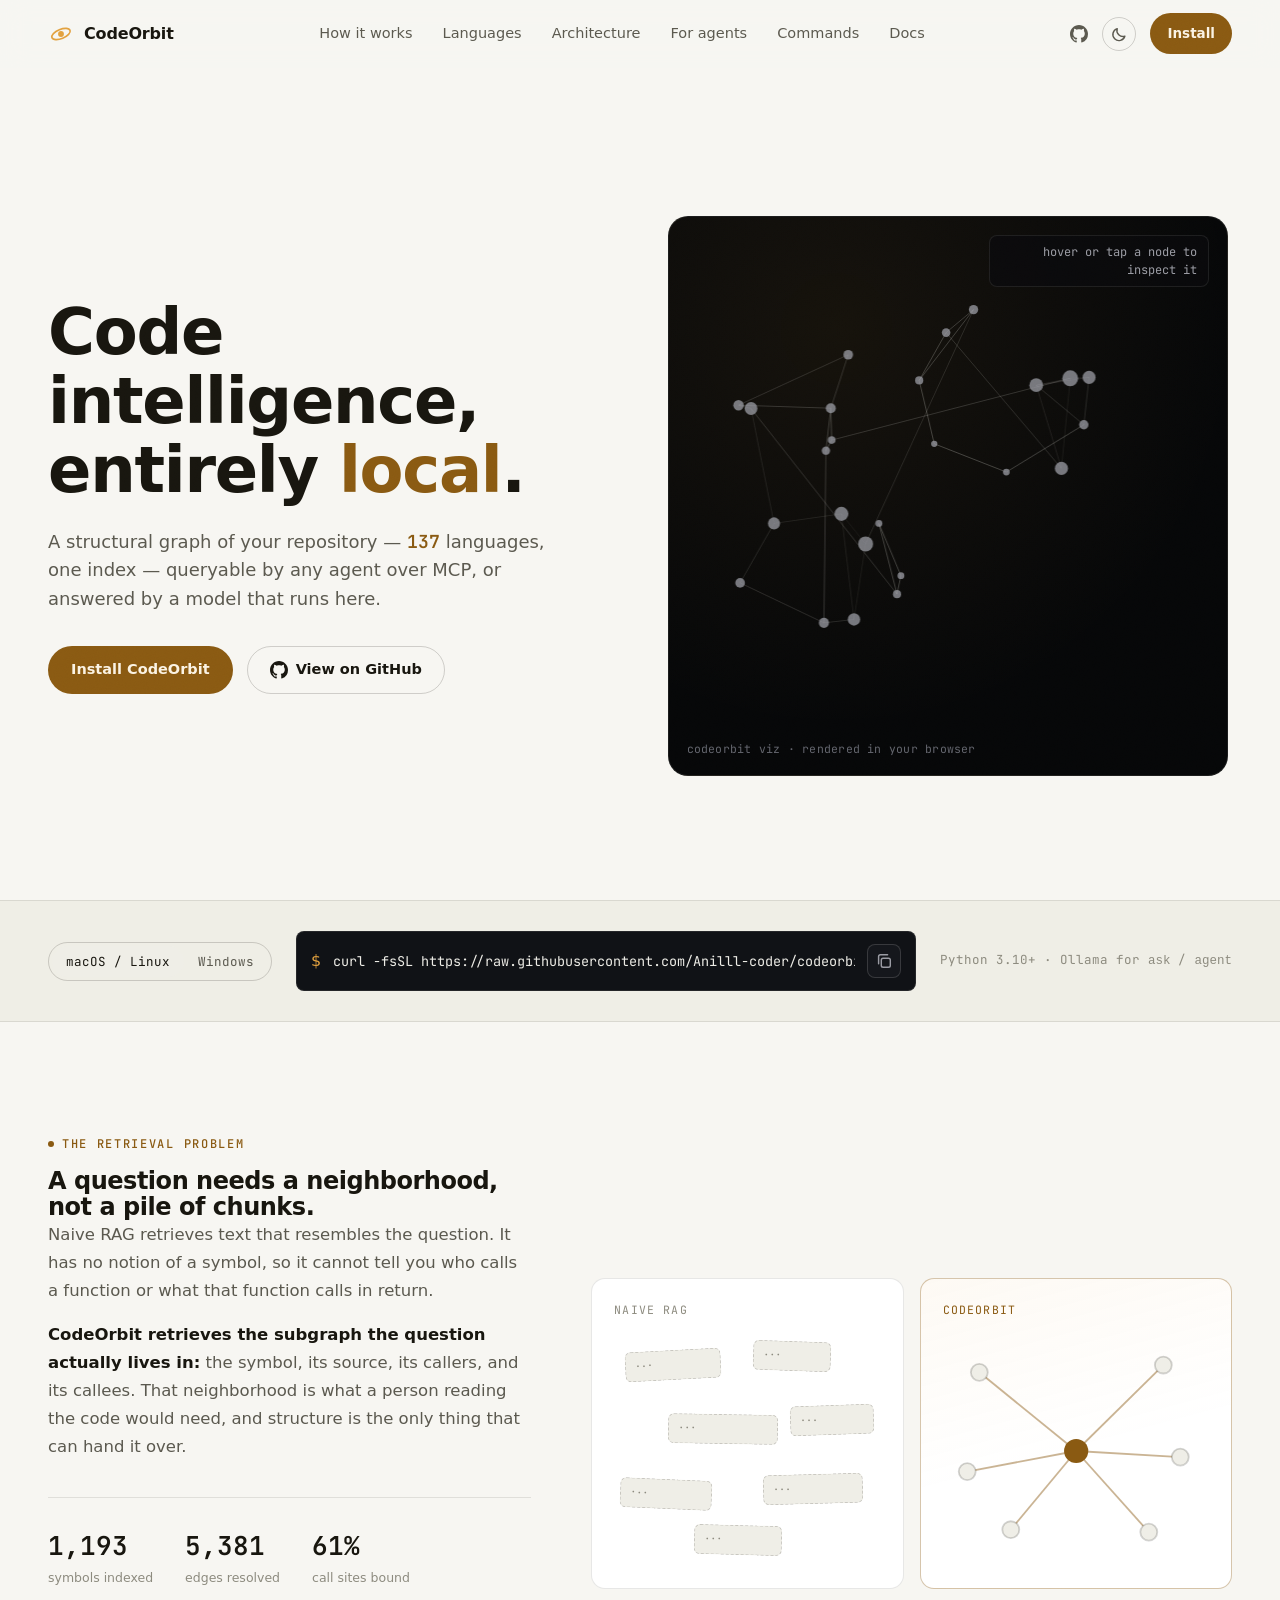
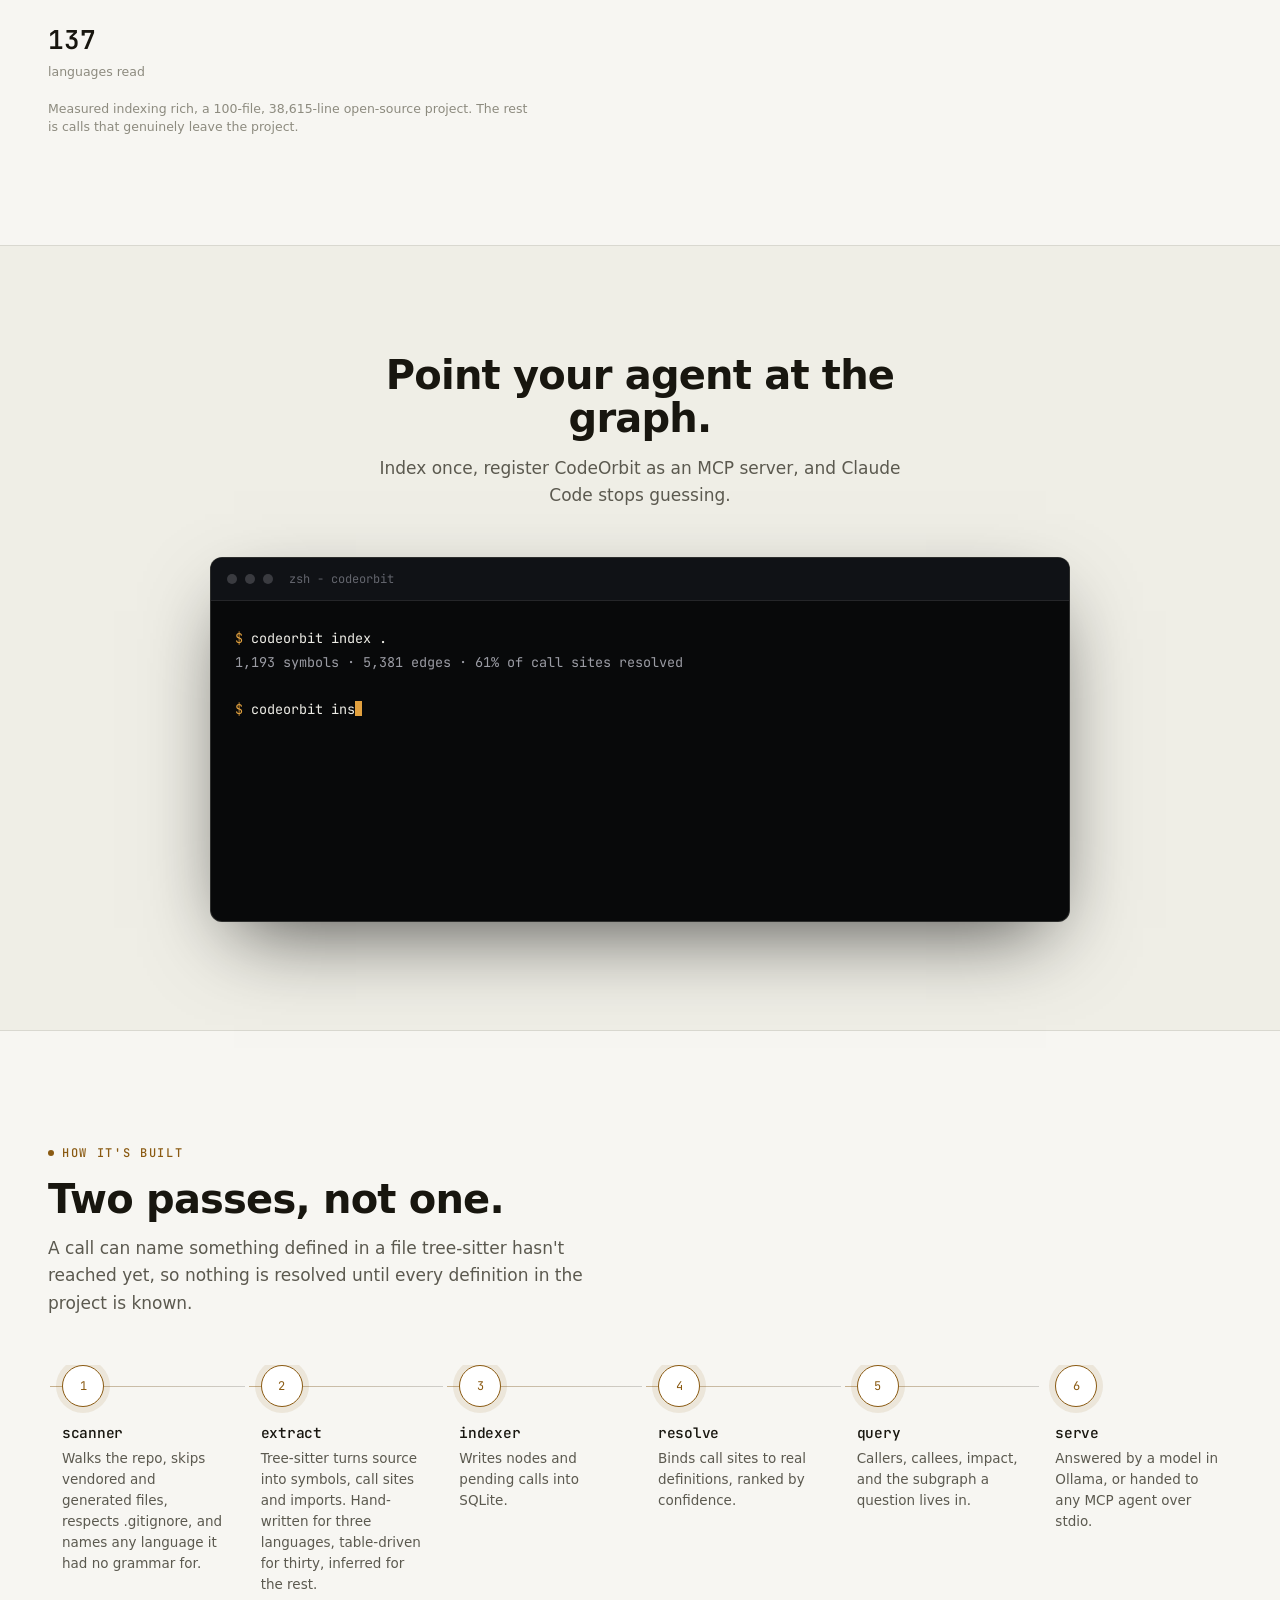
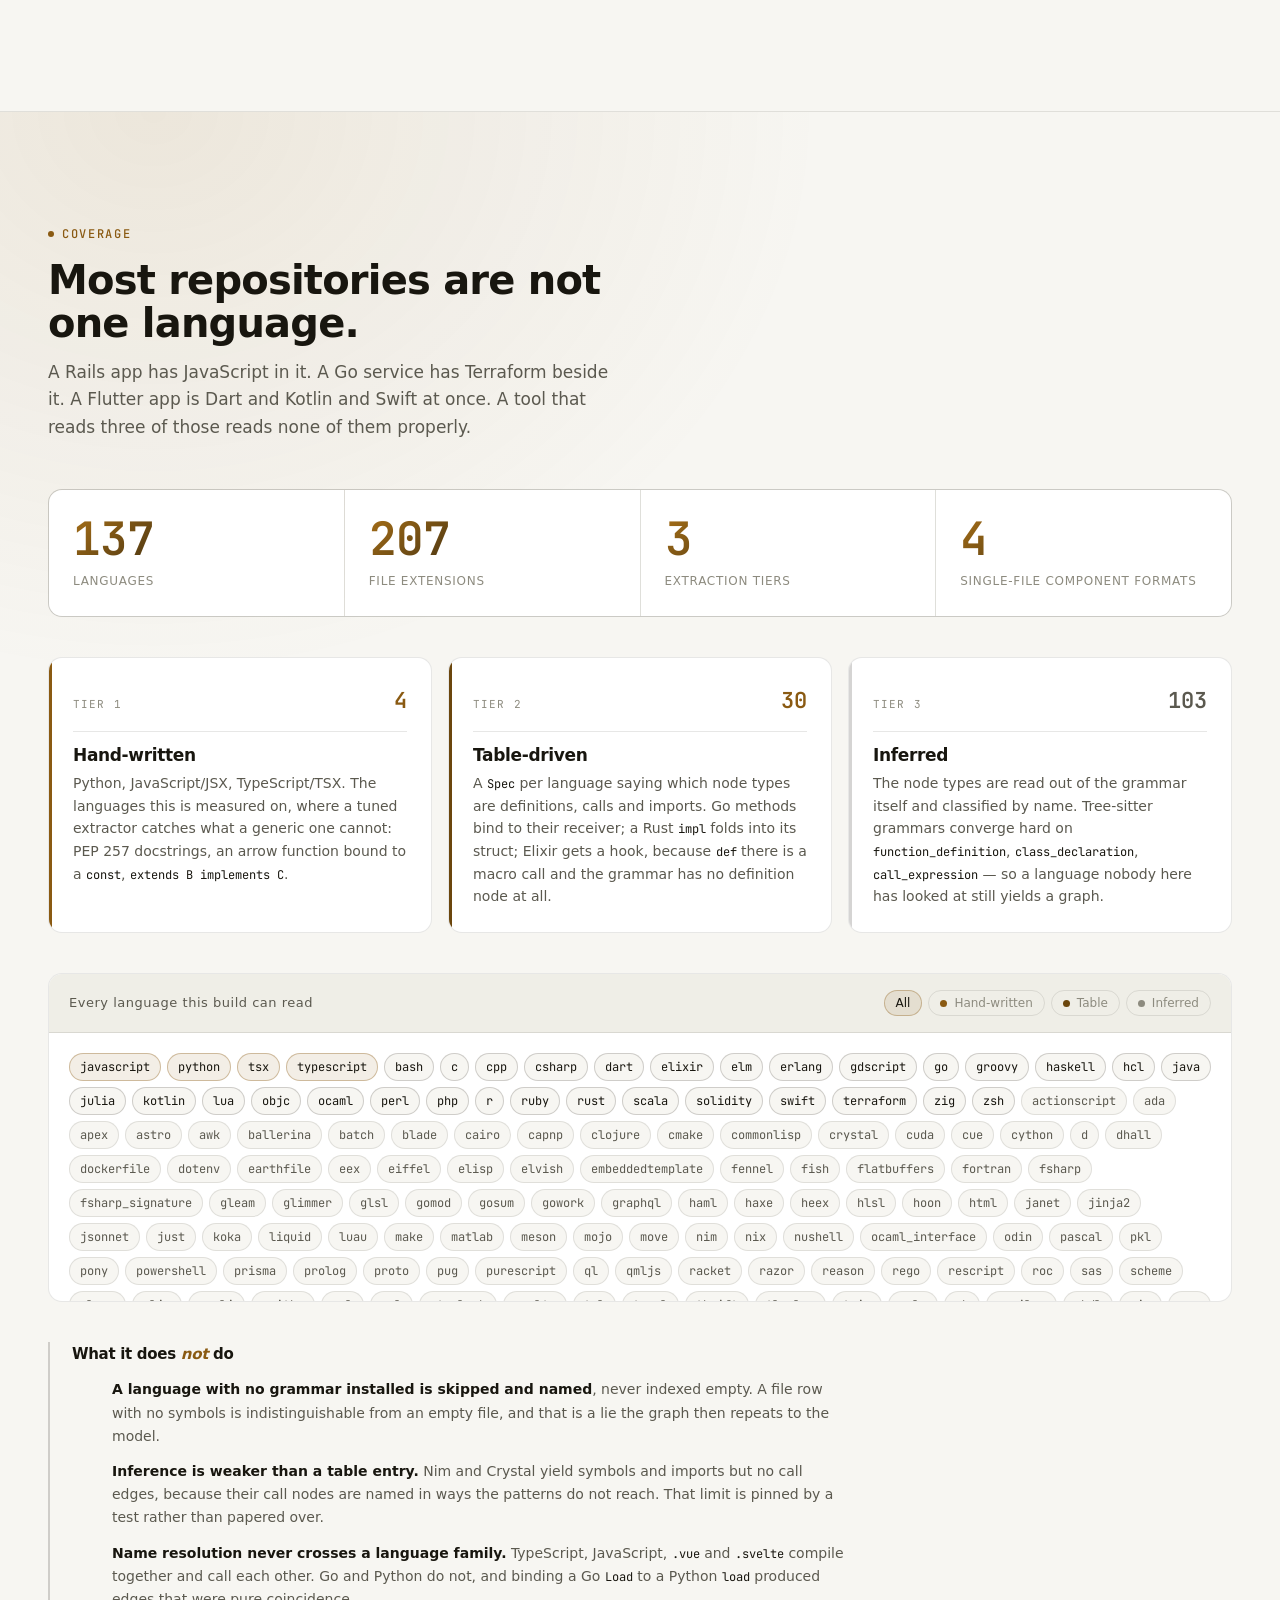
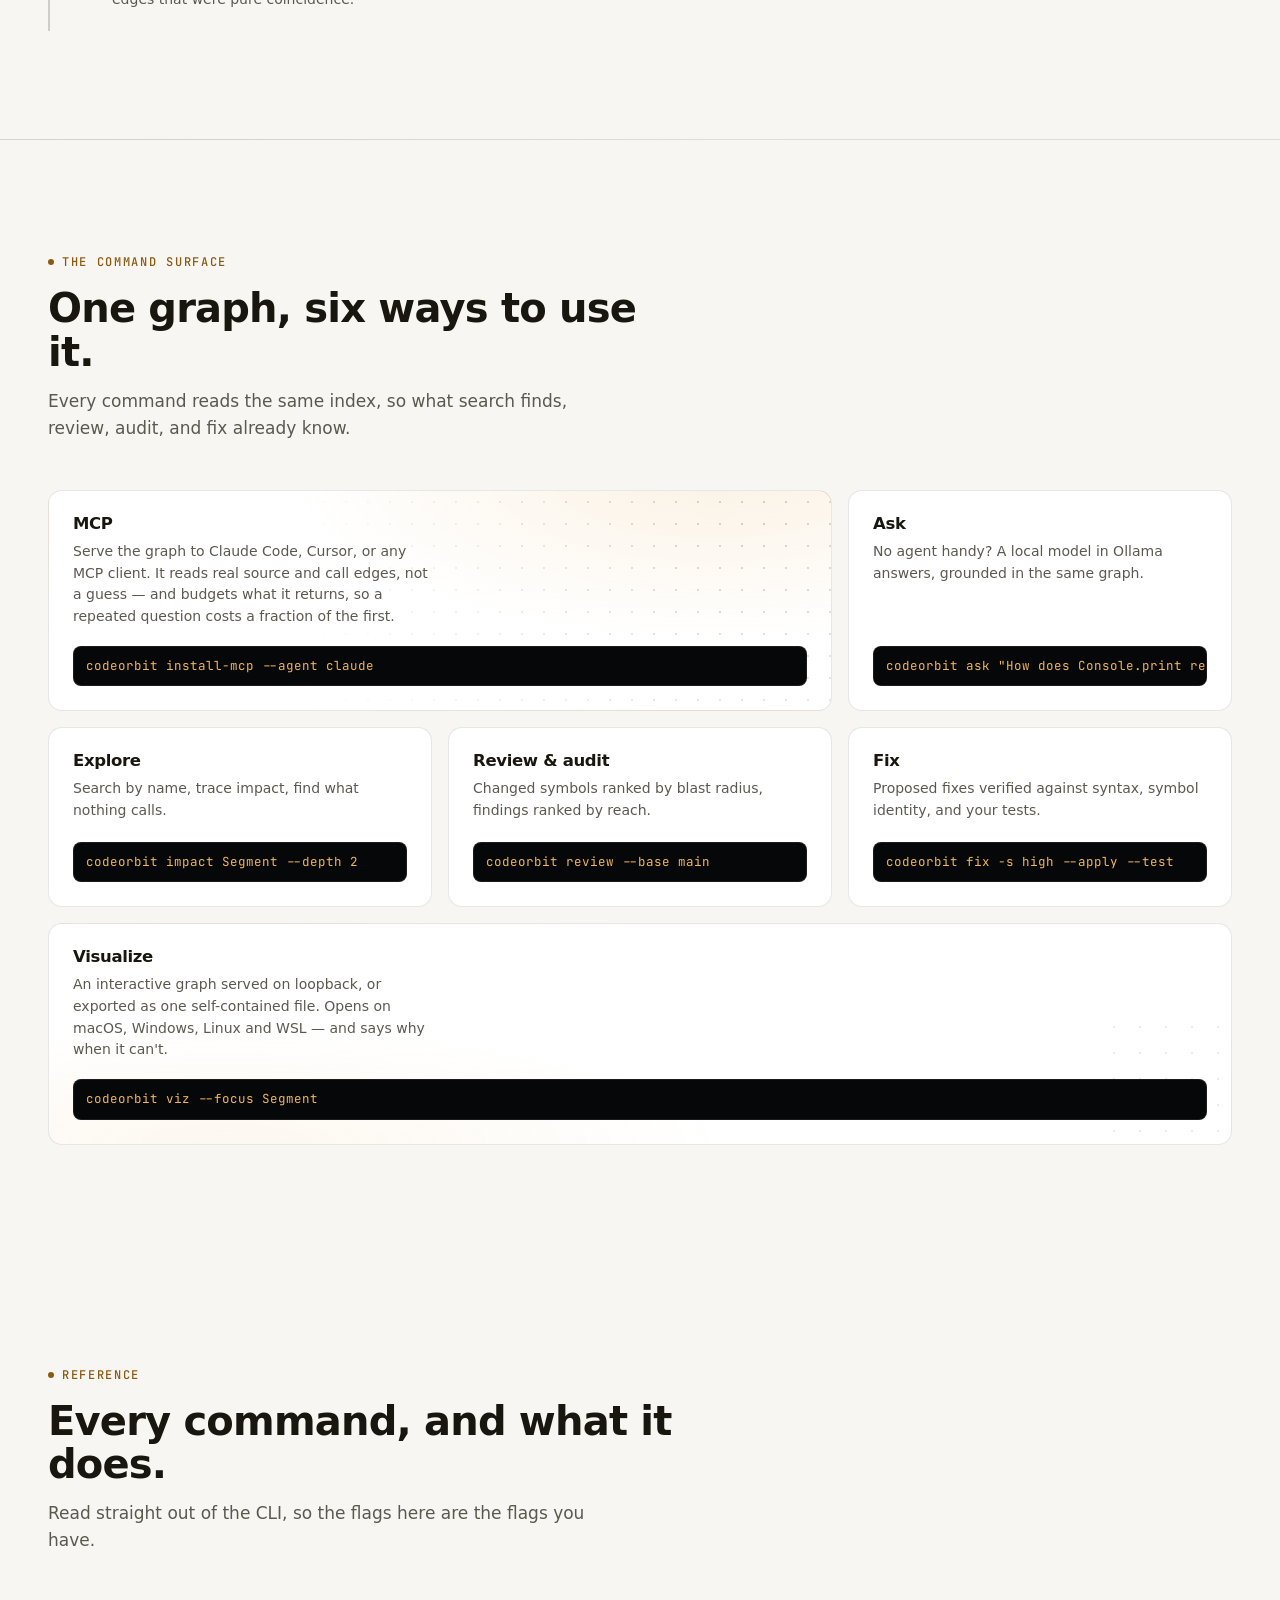
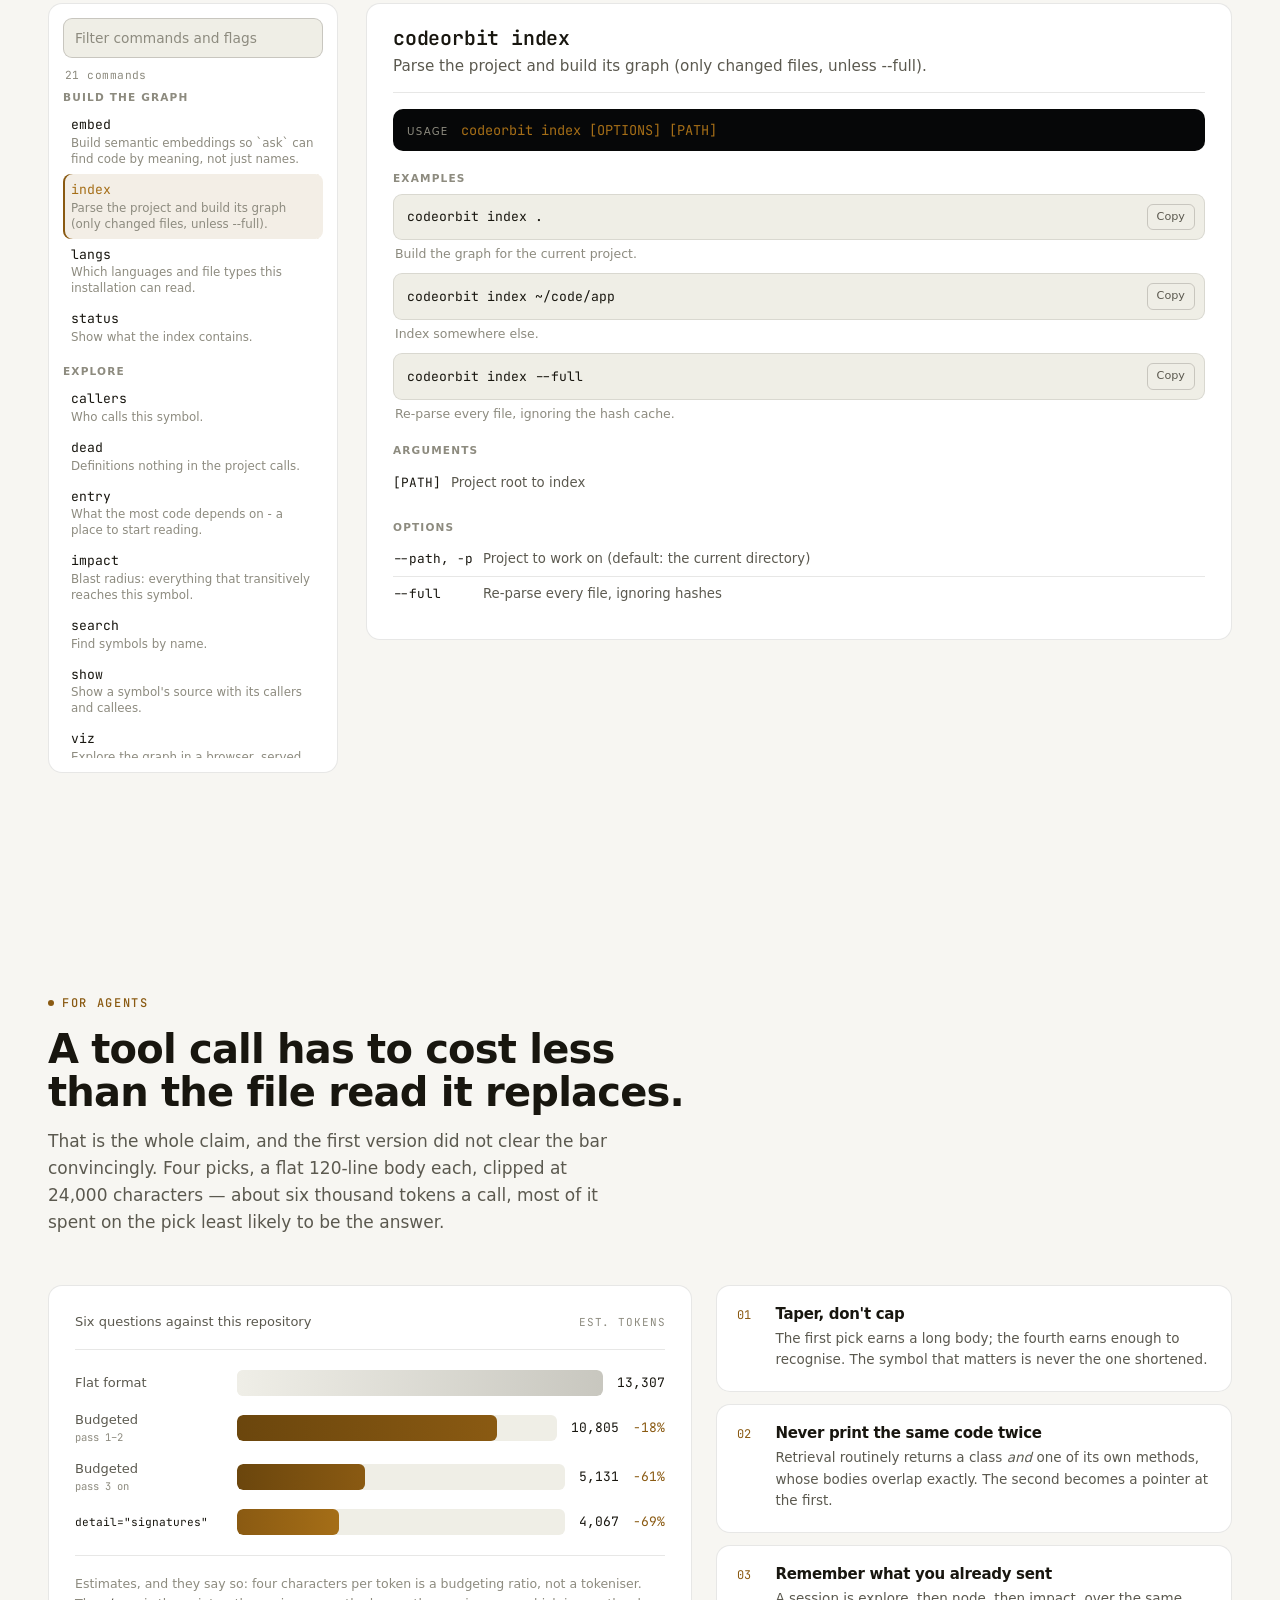
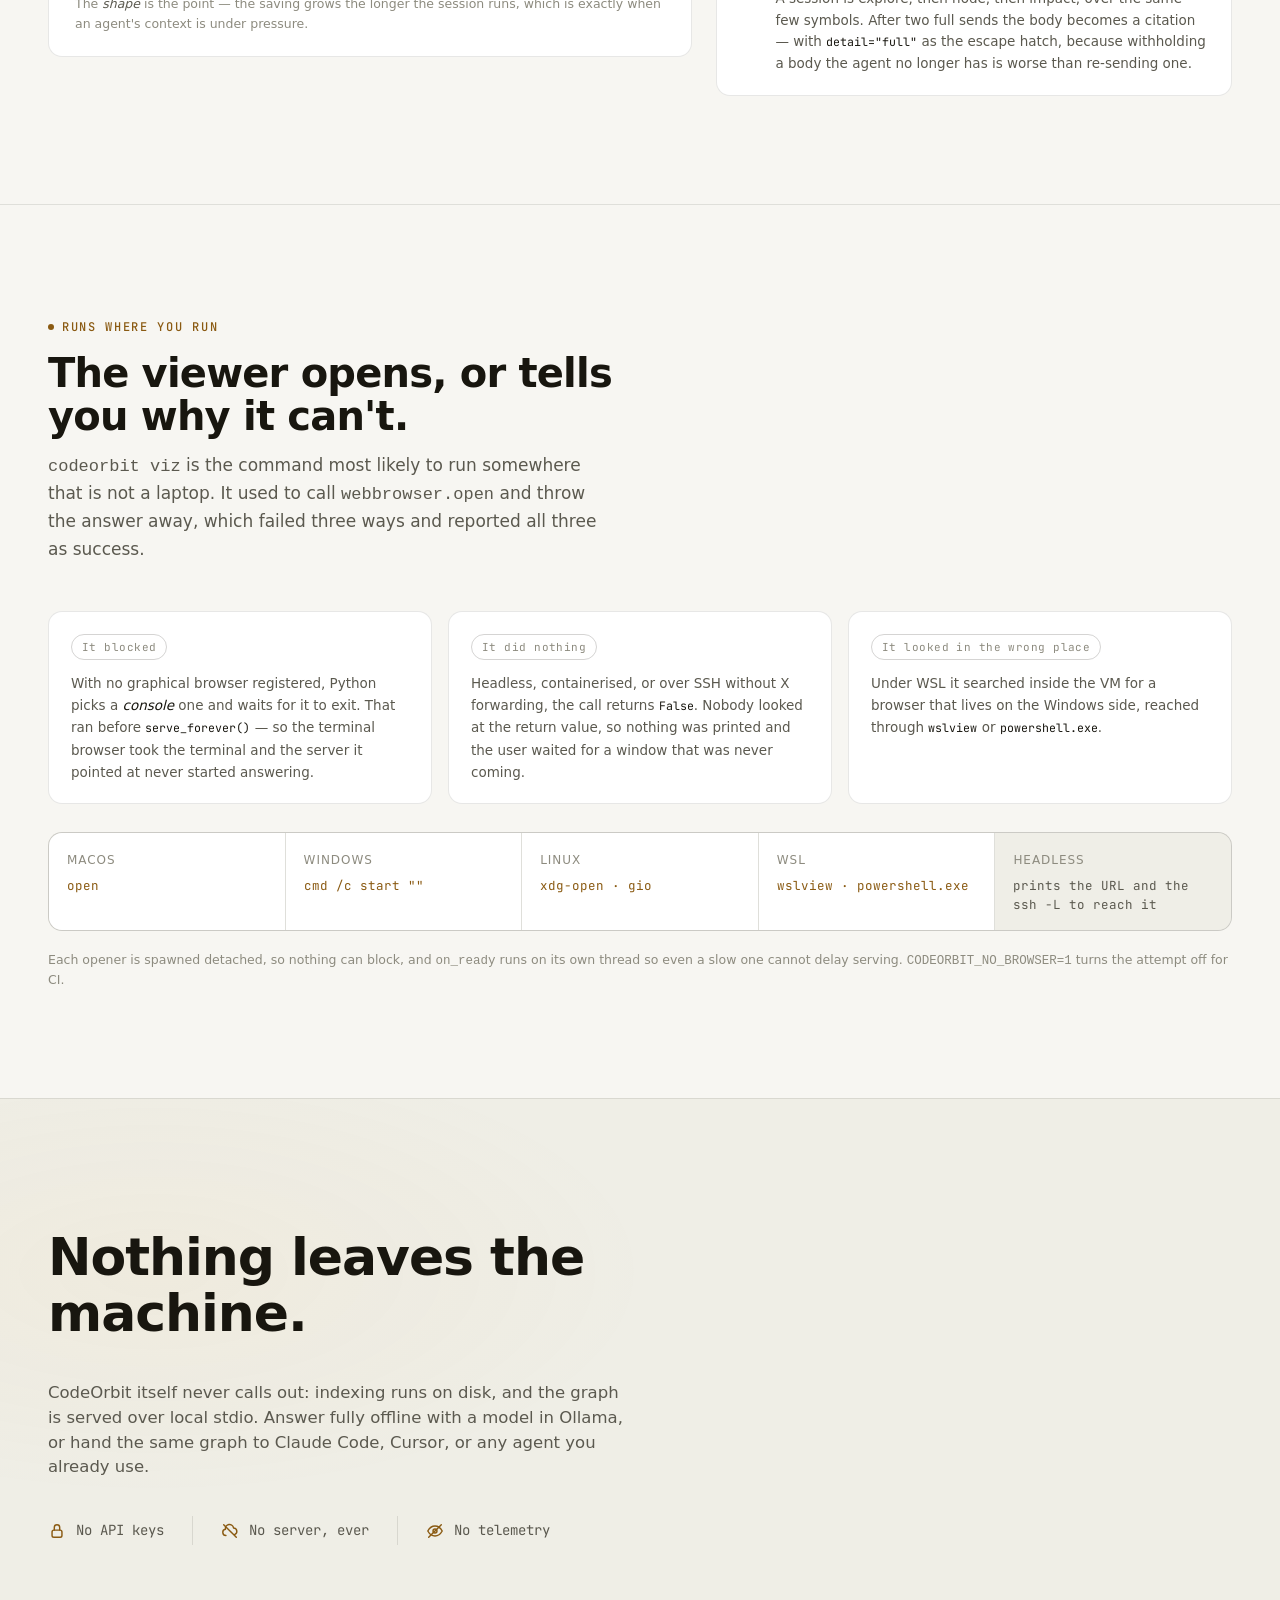
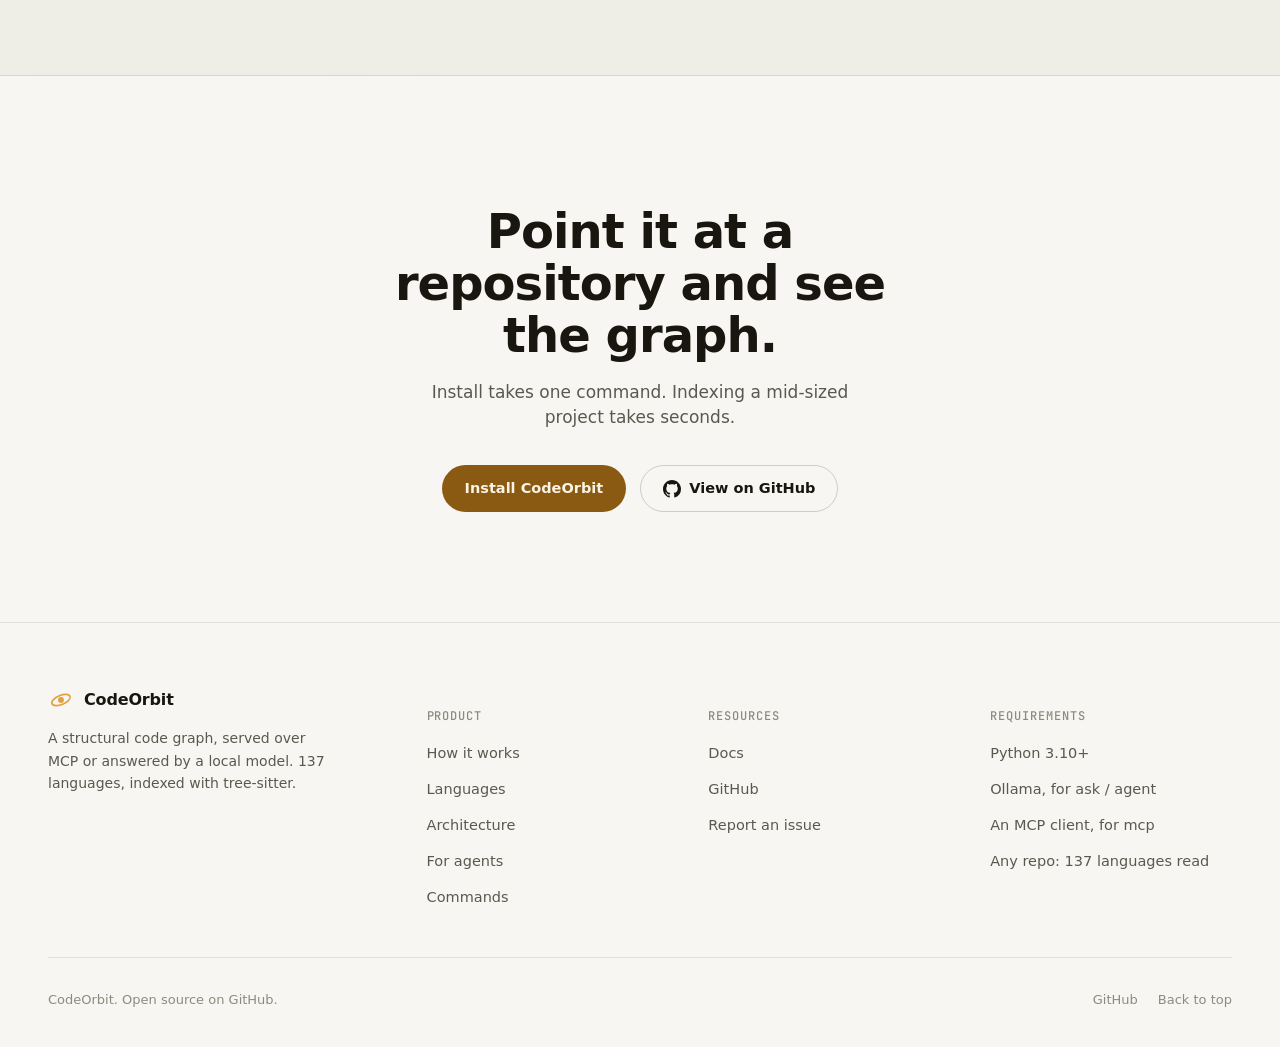
==== commit 0809df14: "Title: Local-First Code Intelligence with Graph-Grounded LLMs" ====
--- a/site/index.html
+++ b/site/index.html
@@ -3,10 +3,10 @@
 <head>
   <meta charset="UTF-8" />
   <meta name="viewport" content="width=device-width, initial-scale=1" />
-  <title>CodeOrbit: local-first code intelligence</title>
+  <title>CodeOrbit: Local-First Code Intelligence with Graph-Grounded LLMs</title>
   <meta name="description" content="CodeOrbit builds a structural knowledge graph of your repository with tree-sitter across 137 languages, and serves it over MCP to Claude Code, Cursor, or any agent — or answers questions directly with a local LLM through Ollama. No API keys, no telemetry." />
 
-  <meta property="og:title" content="CodeOrbit: local-first code intelligence" />
+  <meta property="og:title" content="CodeOrbit: Local-First Code Intelligence with Graph-Grounded LLMs" />
   <meta property="og:description" content="A structural knowledge graph of your repo across 137 languages, served to any MCP agent or answered by a model that runs on your machine. No API keys, no telemetry." />
   <meta property="og:type" content="website" />
   <meta name="theme-color" content="#0a0b0d" />
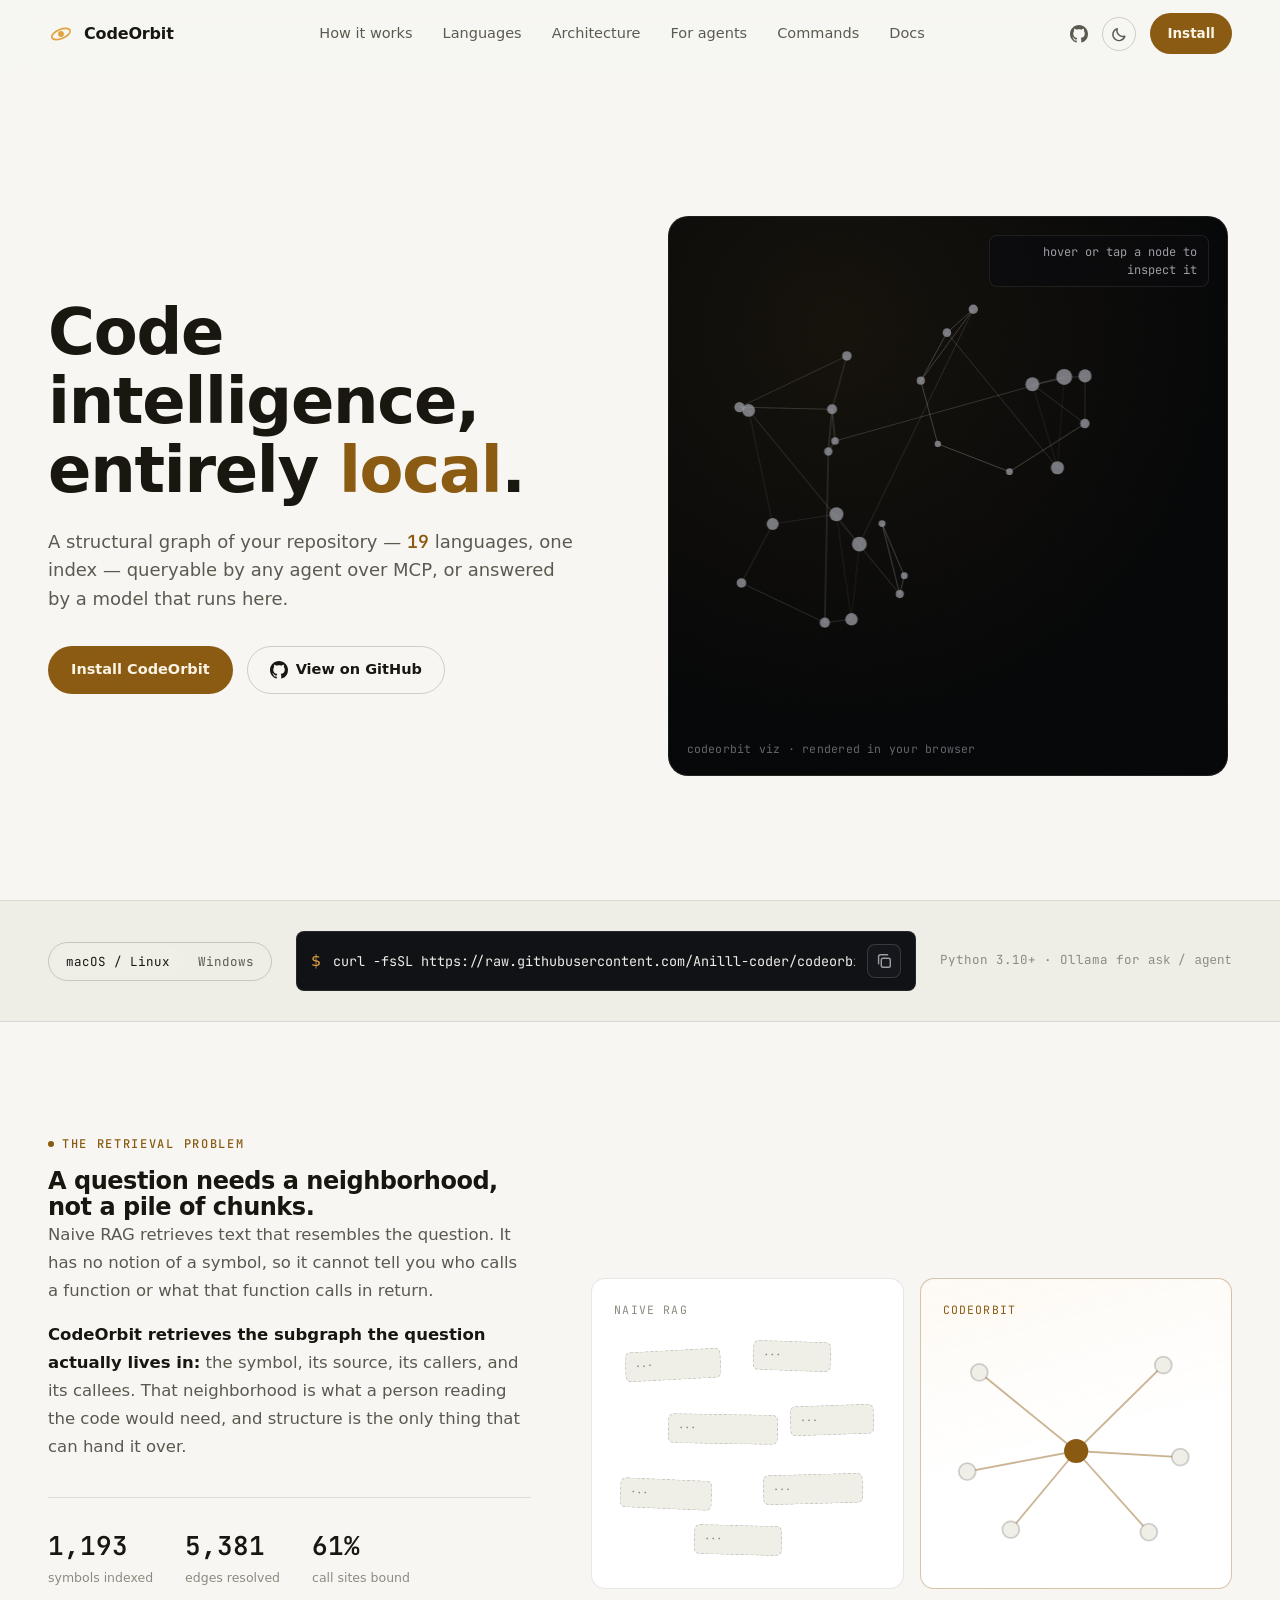
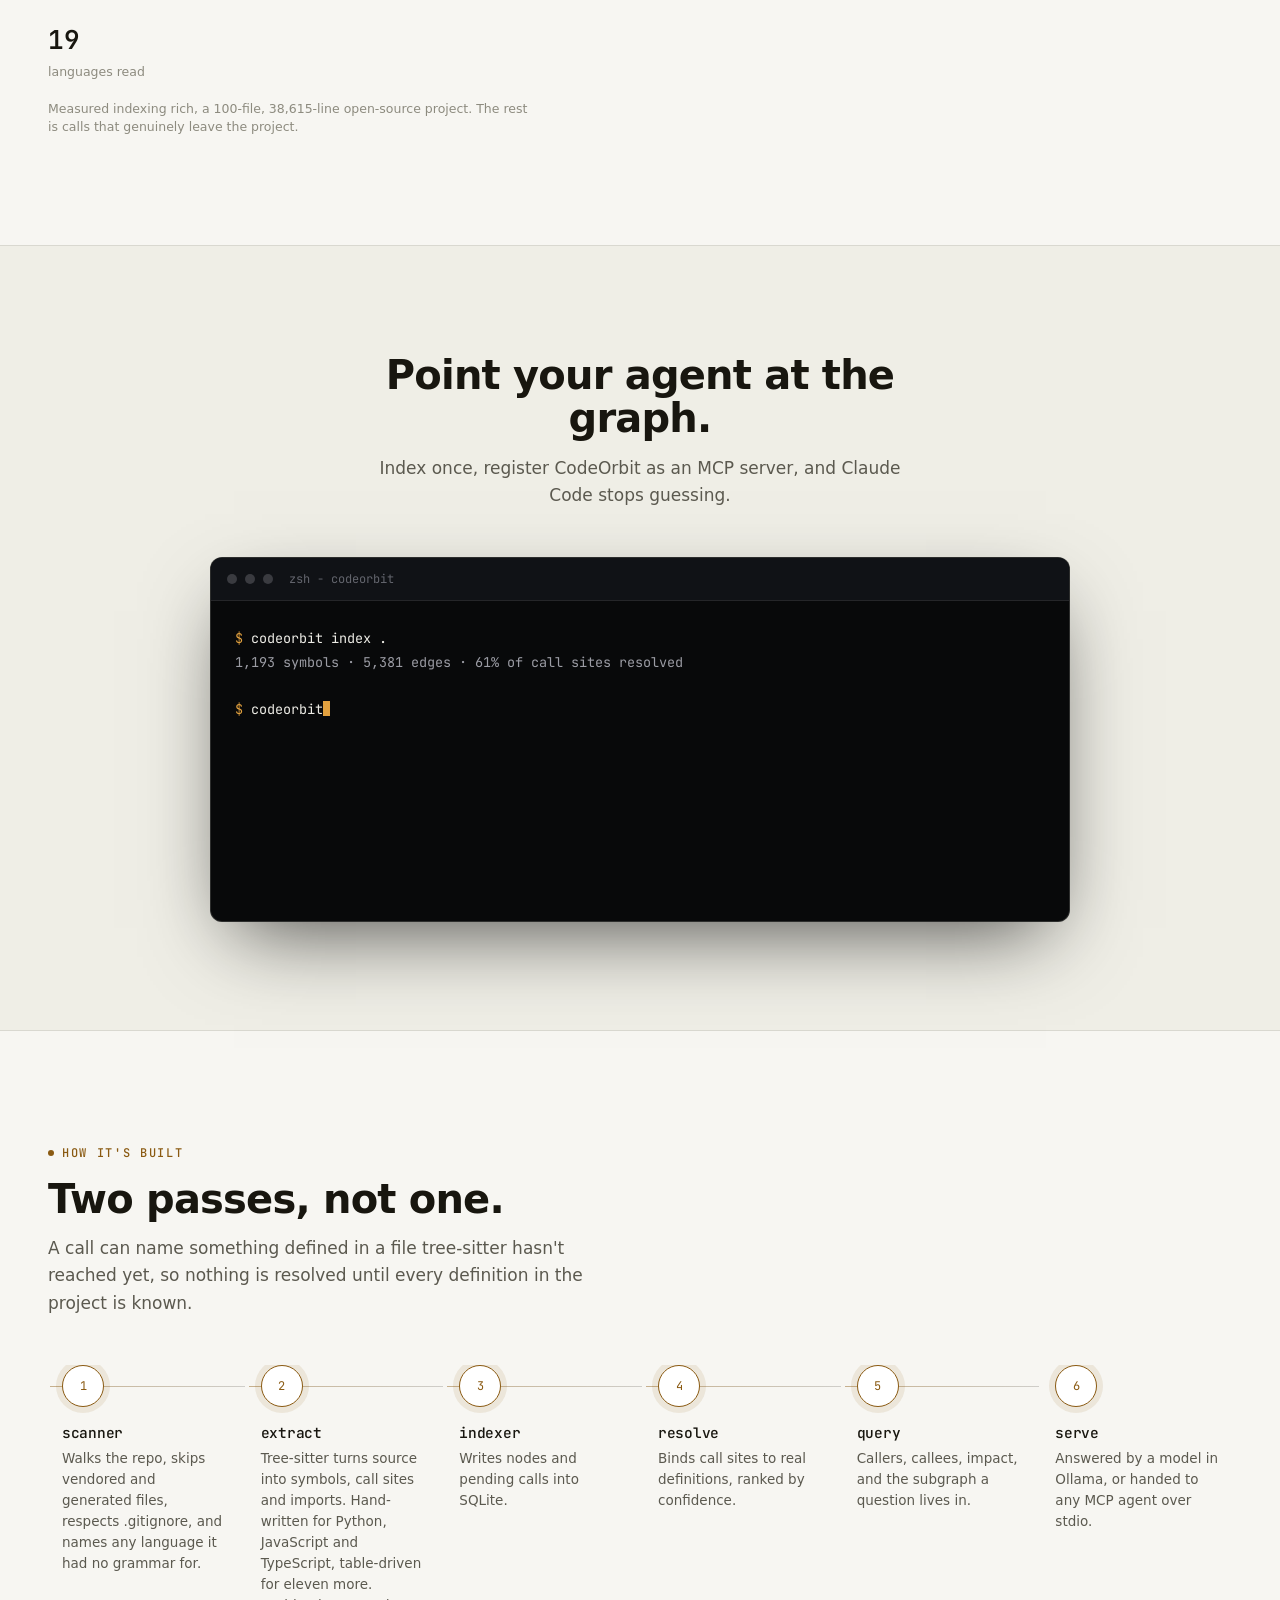
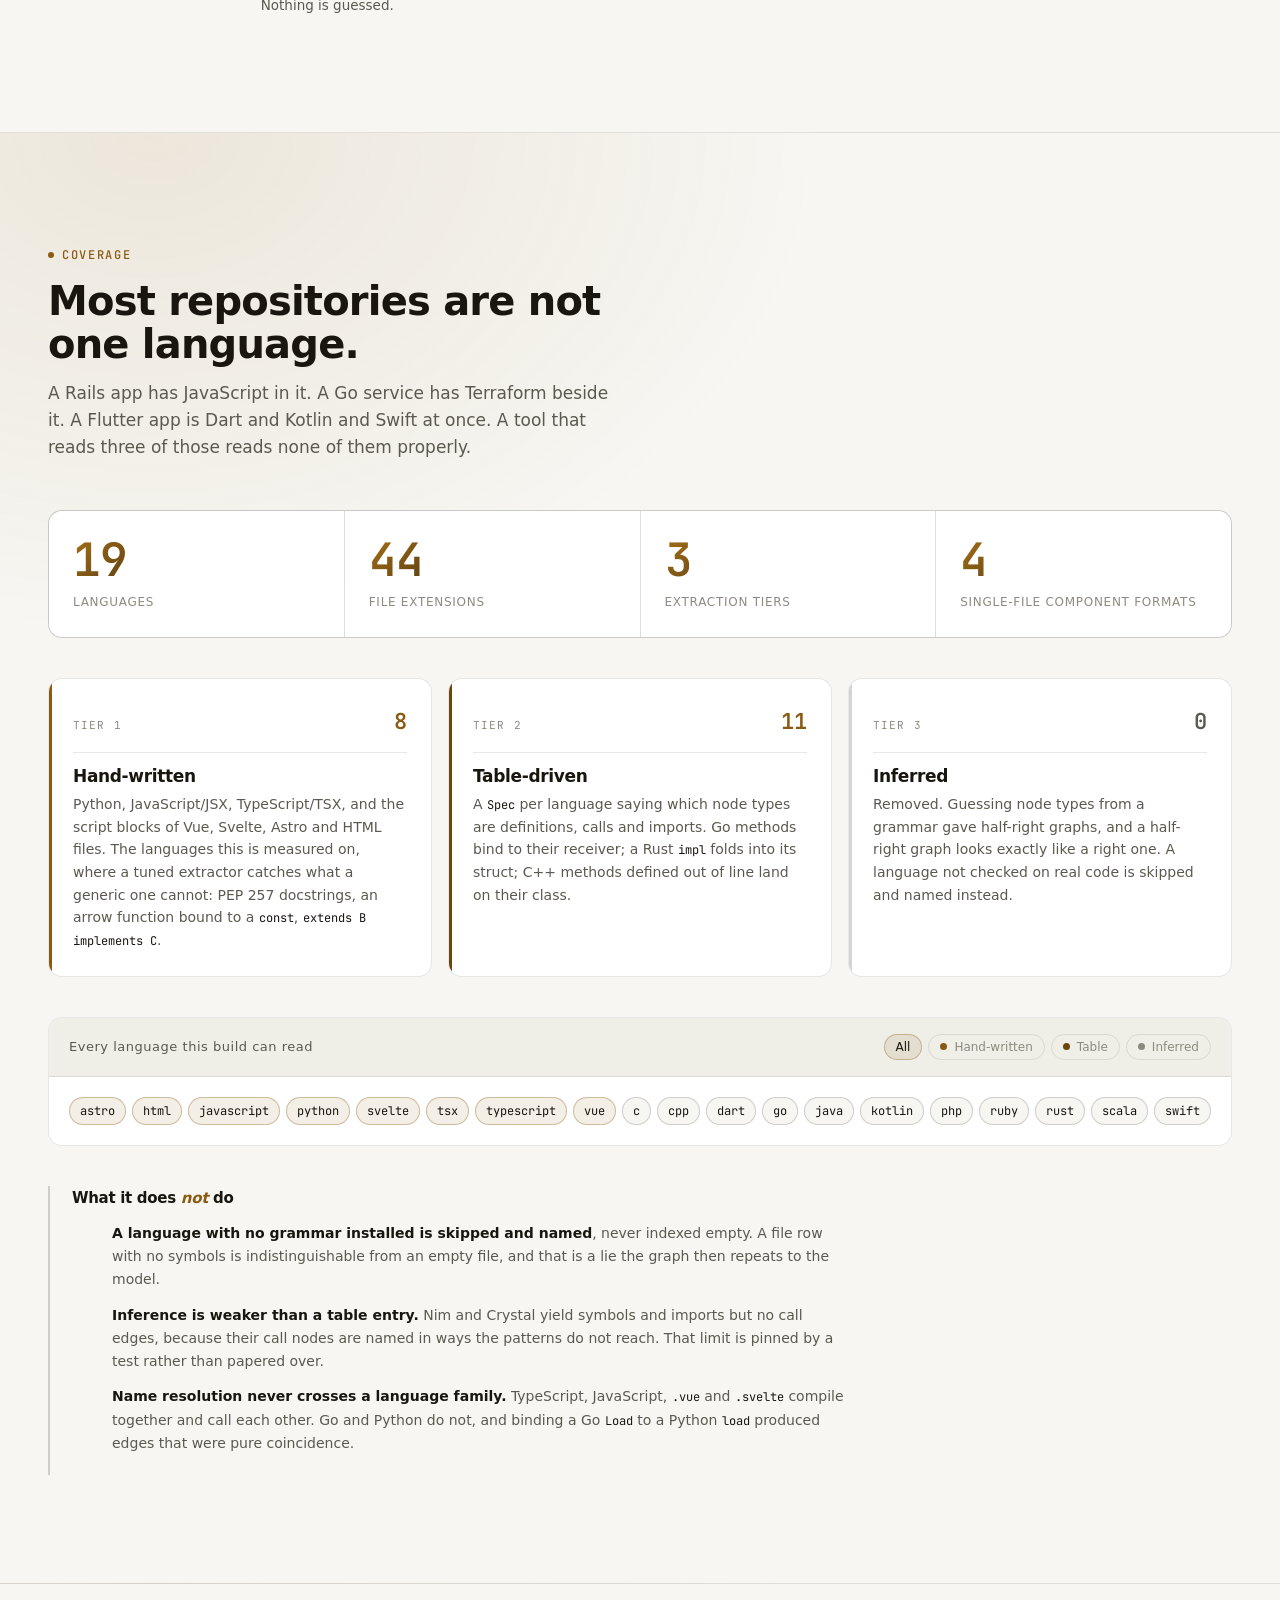
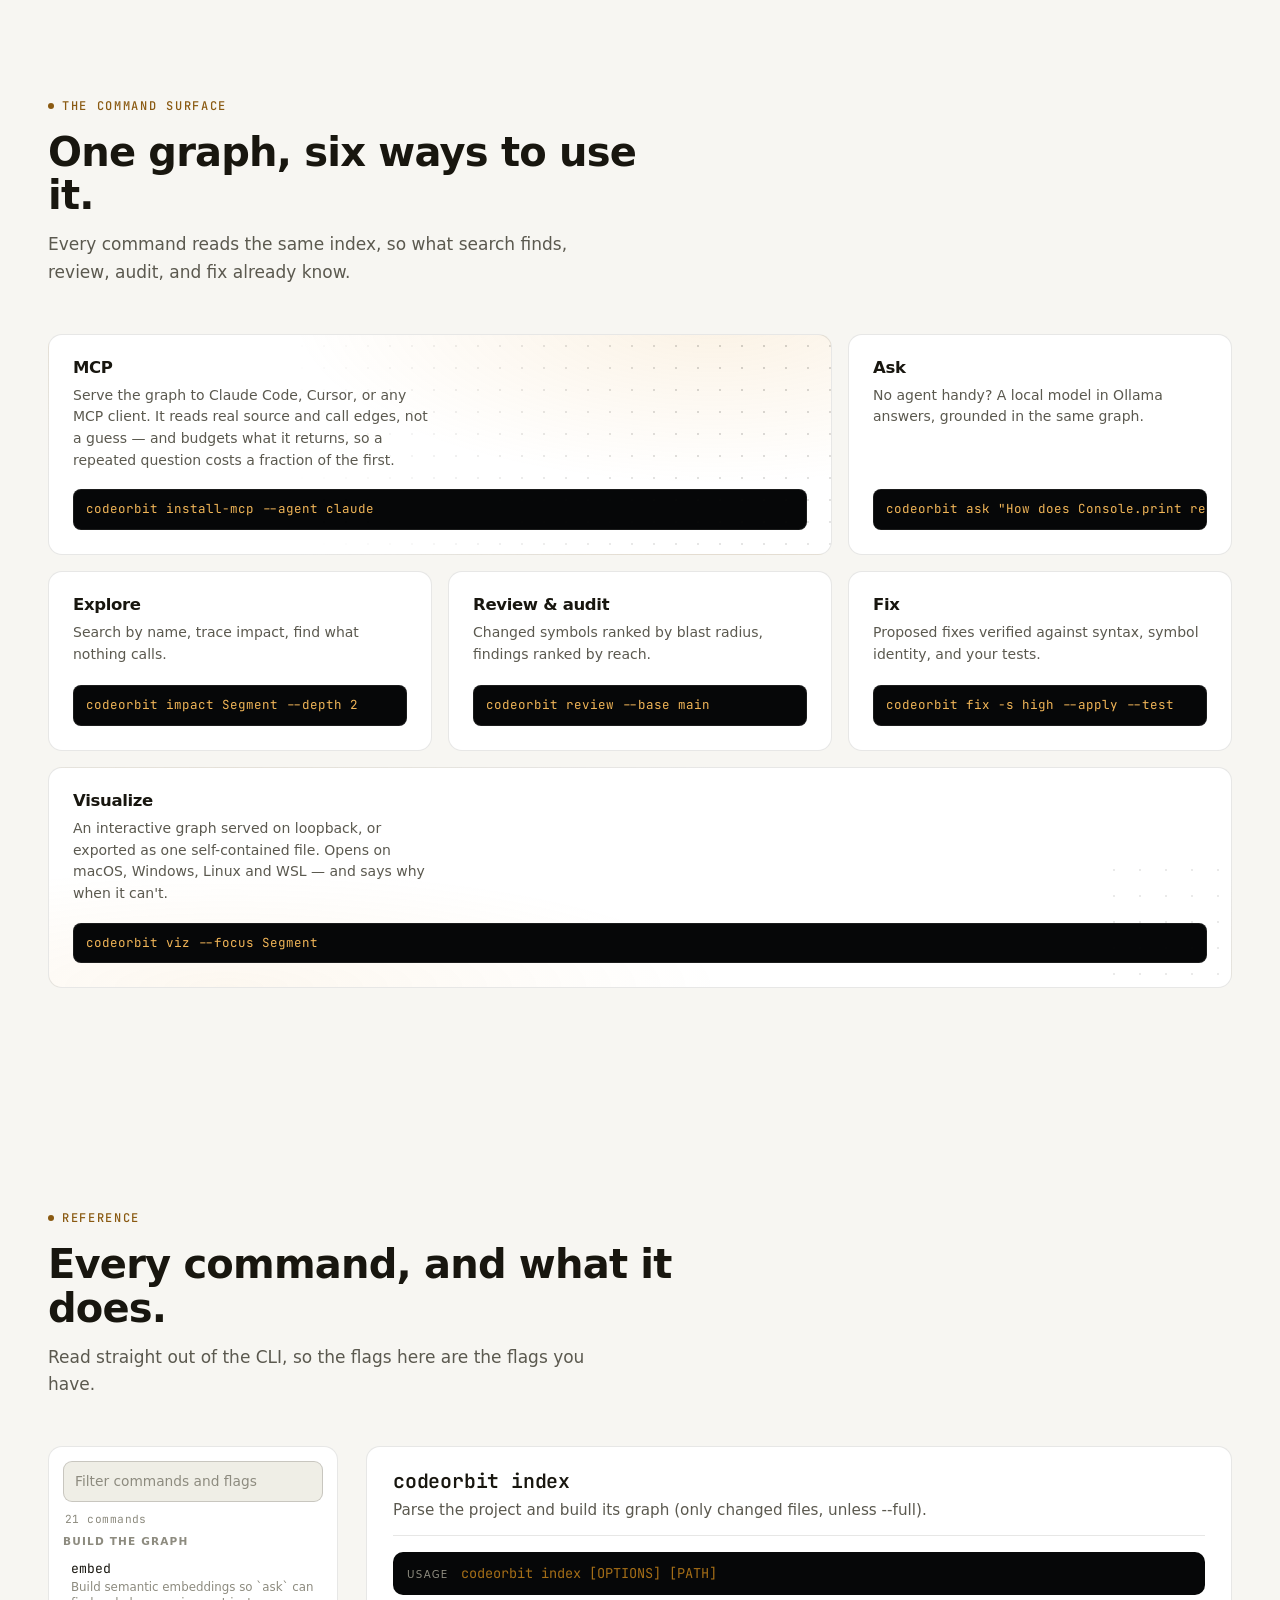
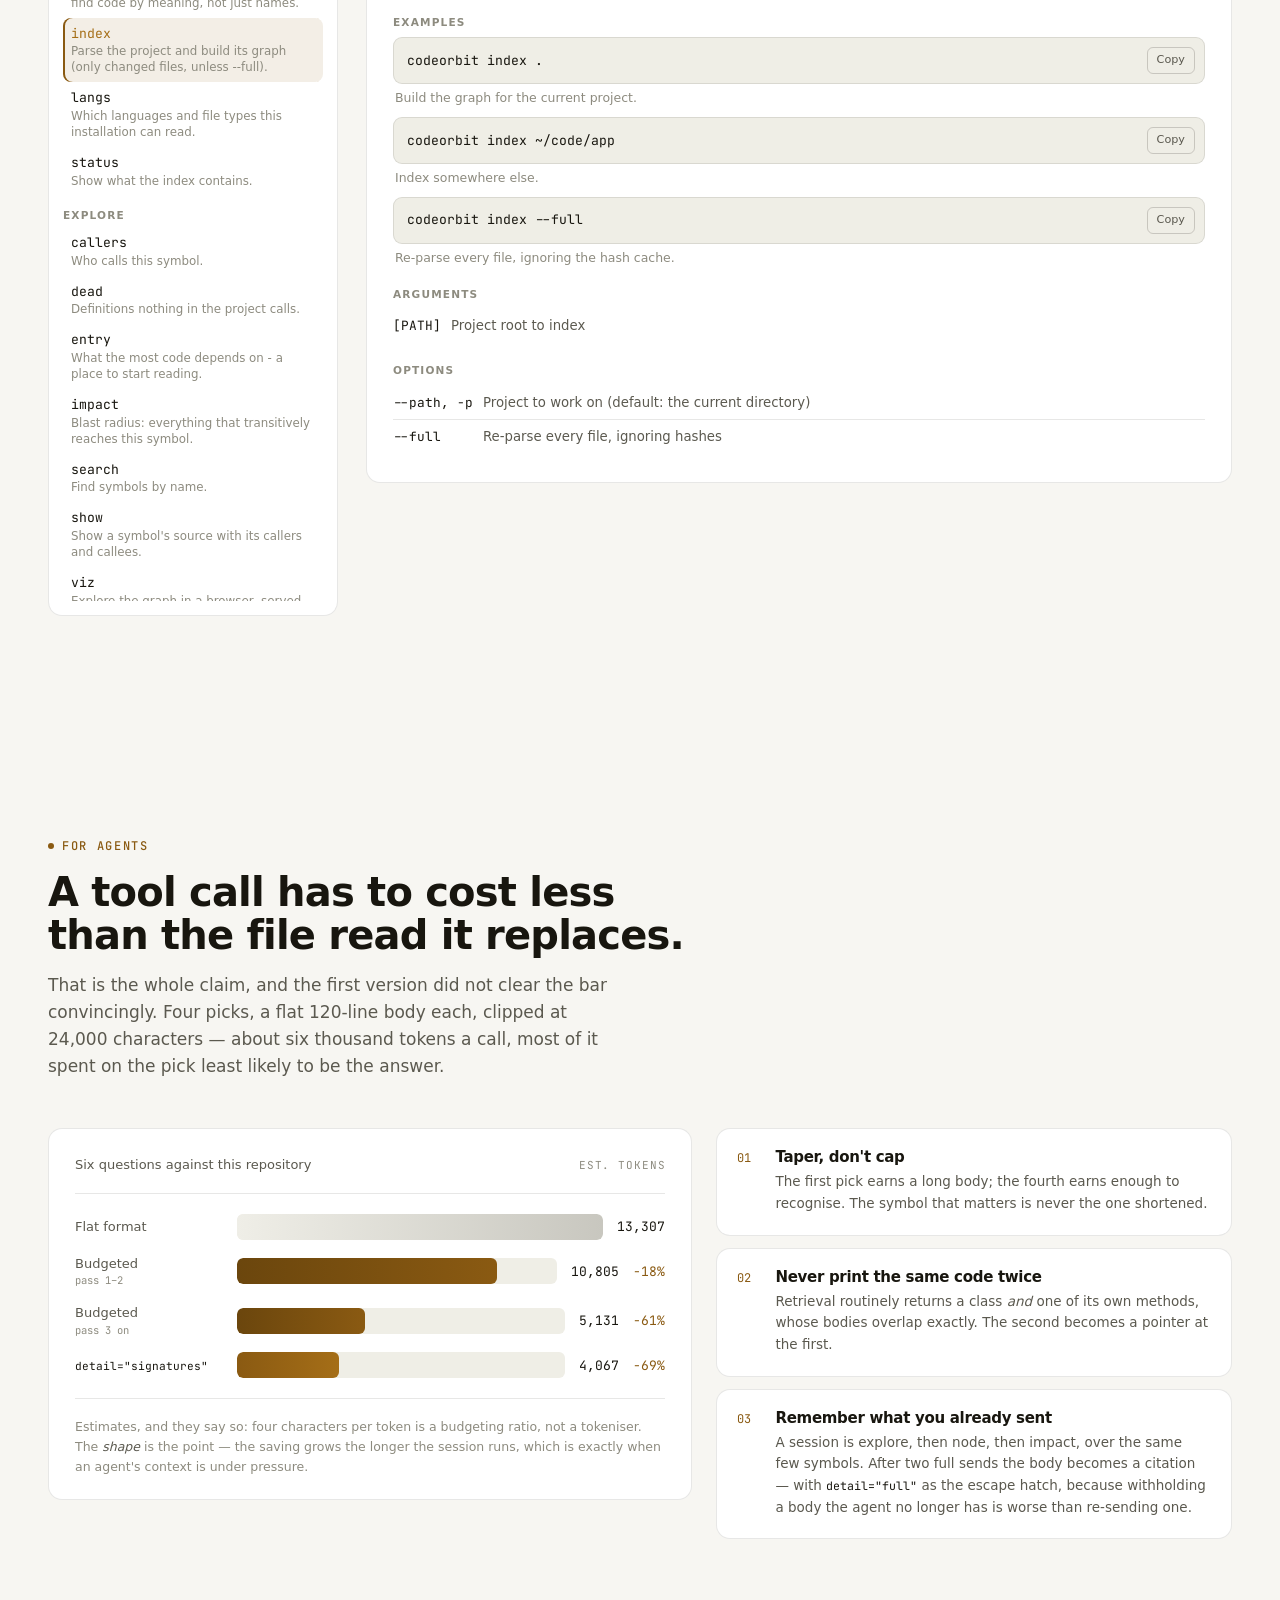
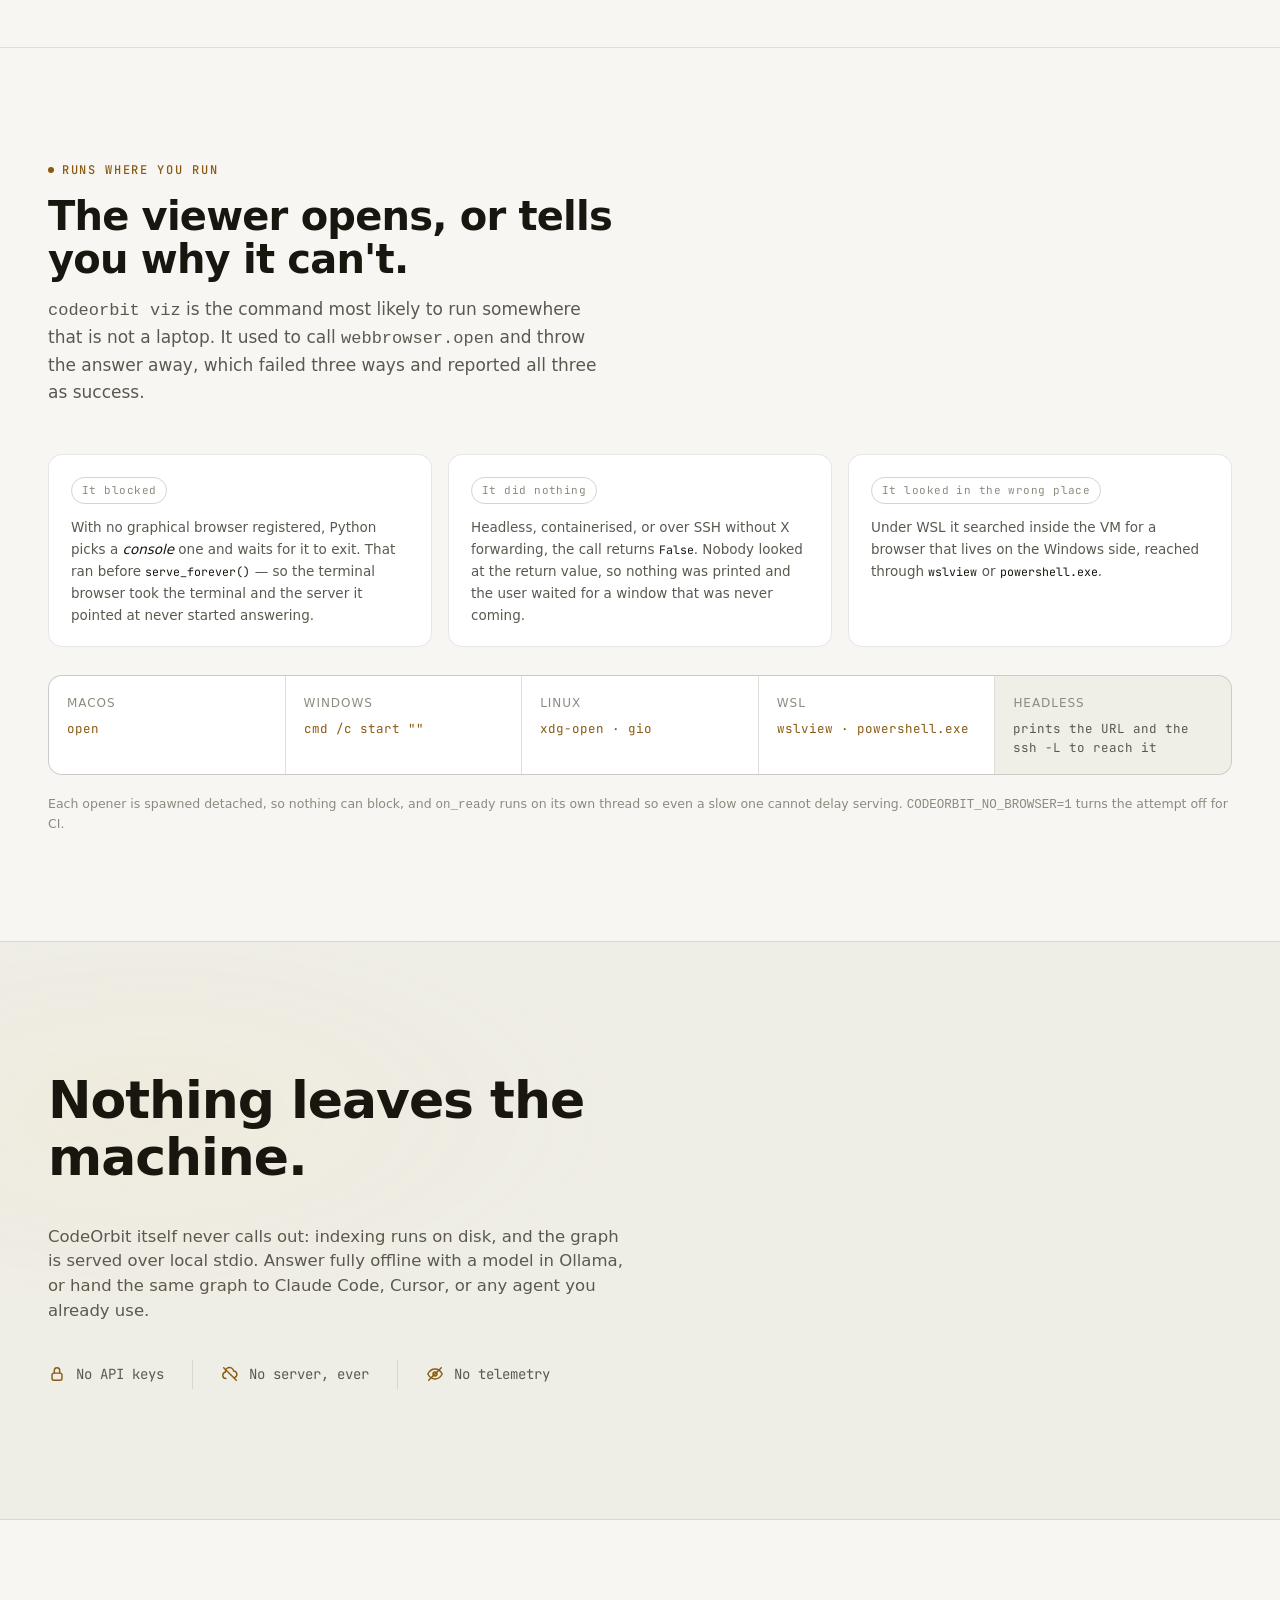
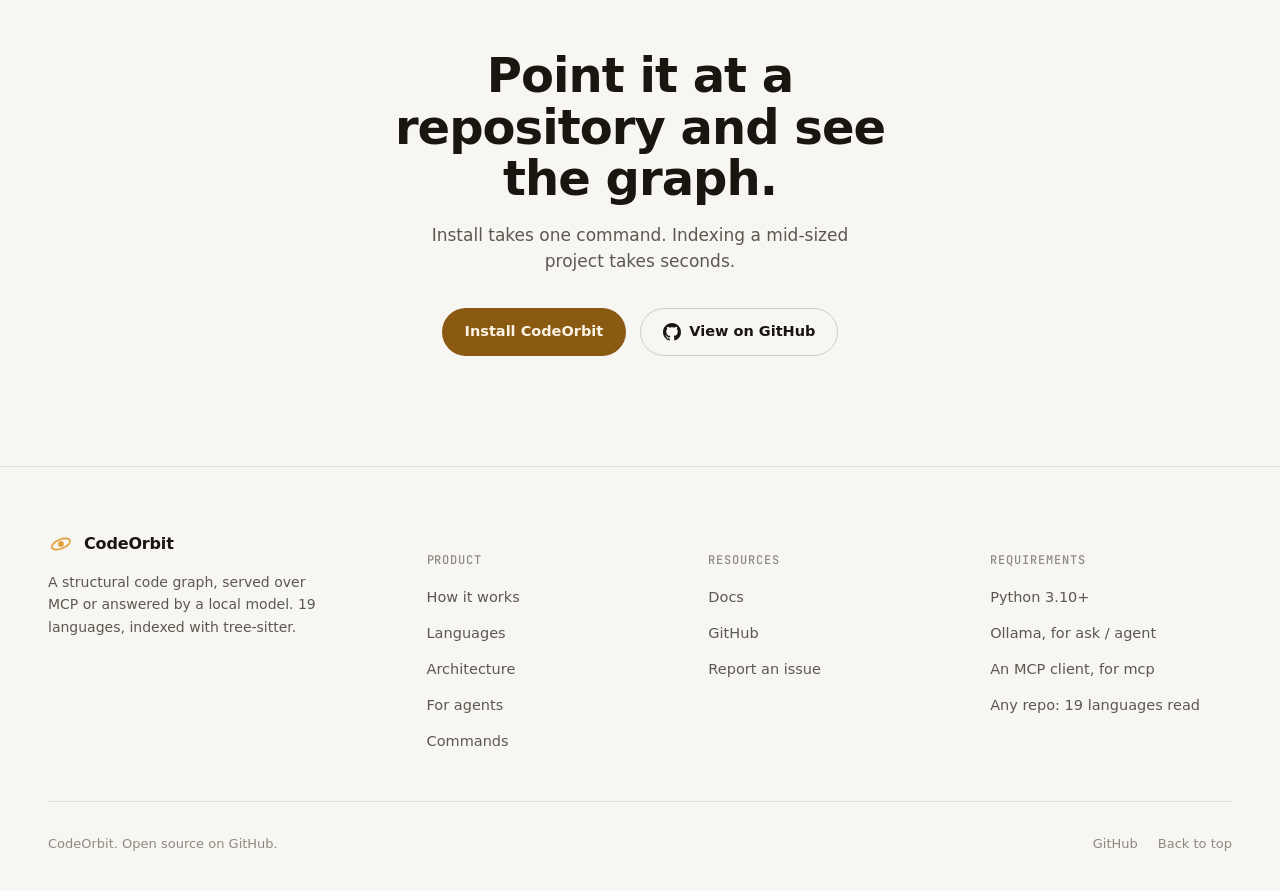
==== commit d1b8a919: "langs: keep only the 14 languages verified on real code; js named function expressions, ts namespace" ====
--- a/site/index.html
+++ b/site/index.html
@@ -4,10 +4,10 @@
   <meta charset="UTF-8" />
   <meta name="viewport" content="width=device-width, initial-scale=1" />
   <title>CodeOrbit: Local-First Code Intelligence with Graph-Grounded LLMs</title>
-  <meta name="description" content="CodeOrbit builds a structural knowledge graph of your repository with tree-sitter across 137 languages, and serves it over MCP to Claude Code, Cursor, or any agent — or answers questions directly with a local LLM through Ollama. No API keys, no telemetry." />
+  <meta name="description" content="CodeOrbit builds a structural knowledge graph of your repository with tree-sitter across 14 languages, and serves it over MCP to Claude Code, Cursor, or any agent — or answers questions directly with a local LLM through Ollama. No API keys, no telemetry." />
 
   <meta property="og:title" content="CodeOrbit: Local-First Code Intelligence with Graph-Grounded LLMs" />
-  <meta property="og:description" content="A structural knowledge graph of your repo across 137 languages, served to any MCP agent or answered by a model that runs on your machine. No API keys, no telemetry." />
+  <meta property="og:description" content="A structural knowledge graph of your repo across 14 languages, served to any MCP agent or answered by a model that runs on your machine. No API keys, no telemetry." />
   <meta property="og:type" content="website" />
   <meta name="theme-color" content="#0a0b0d" />
 
@@ -101,7 +101,7 @@
       <div class="hero-inner">
         <div class="hero-copy">
           <h1>Code intelligence, entirely <em>local</em>.</h1>
-          <p class="sub">A structural graph of your repository — <span class="sub-hl" data-lang-count>137</span> languages, one index — queryable by any agent over MCP, or answered by a model that runs here.</p>
+          <p class="sub">A structural graph of your repository — <span class="sub-hl" data-lang-count>19</span> languages, one index — queryable by any agent over MCP, or answered by a model that runs here.</p>
           <div class="hero-actions">
             <a class="btn btn-primary" href="#install">Install CodeOrbit</a>
             <a class="btn btn-ghost" href="https://github.com/Anilll-coder/codeorbit" target="_blank" rel="noopener">
@@ -168,7 +168,7 @@
                 <div class="lbl">call sites bound</div>
               </div>
               <div class="proof-item">
-                <div class="num" data-lang-count>137</div>
+                <div class="num" data-lang-count>19</div>
                 <div class="lbl">languages read</div>
               </div>
             </div>
@@ -249,7 +249,7 @@
           <div class="pipeline-stage" data-i="1">
             <div class="pipeline-node">2</div>
             <h4>extract</h4>
-            <p>Tree-sitter turns source into symbols, call sites and imports. Hand-written for three languages, table-driven for thirty, inferred for the rest.</p>
+            <p>Tree-sitter turns source into symbols, call sites and imports. Hand-written for Python, JavaScript and TypeScript, table-driven for eleven more. Nothing is guessed.</p>
           </div>
           <div class="pipeline-stage" data-i="2">
             <div class="pipeline-node">3</div>
@@ -289,11 +289,11 @@
 
         <div class="stat-band reveal">
           <div class="stat">
-            <div class="stat-num" data-lang-count>137</div>
+            <div class="stat-num" data-lang-count>19</div>
             <div class="stat-lbl">languages</div>
           </div>
           <div class="stat">
-            <div class="stat-num" data-suffix-count>207</div>
+            <div class="stat-num" data-suffix-count>44</div>
             <div class="stat-lbl">file extensions</div>
           </div>
           <div class="stat">
@@ -308,19 +308,19 @@
 
         <div class="tiers reveal">
           <article class="tier is-1">
-            <div class="tier-rule"><span class="tier-idx">Tier 1</span><span class="tier-count" data-tier-count="builtin">4</span></div>
+            <div class="tier-rule"><span class="tier-idx">Tier 1</span><span class="tier-count" data-tier-count="builtin">8</span></div>
             <h4>Hand-written</h4>
-            <p>Python, JavaScript/JSX, TypeScript/TSX. The languages this is measured on, where a tuned extractor catches what a generic one cannot: PEP 257 docstrings, an arrow function bound to a <code>const</code>, <code>extends B implements C</code>.</p>
+            <p>Python, JavaScript/JSX, TypeScript/TSX, and the script blocks of Vue, Svelte, Astro and HTML files. The languages this is measured on, where a tuned extractor catches what a generic one cannot: PEP 257 docstrings, an arrow function bound to a <code>const</code>, <code>extends B implements C</code>.</p>
           </article>
           <article class="tier is-2">
-            <div class="tier-rule"><span class="tier-idx">Tier 2</span><span class="tier-count" data-tier-count="tabled">30</span></div>
+            <div class="tier-rule"><span class="tier-idx">Tier 2</span><span class="tier-count" data-tier-count="tabled">11</span></div>
             <h4>Table-driven</h4>
-            <p>A <code>Spec</code> per language saying which node types are definitions, calls and imports. Go methods bind to their receiver; a Rust <code>impl</code> folds into its struct; Elixir gets a hook, because <code>def</code> there is a macro call and the grammar has no definition node at all.</p>
+            <p>A <code>Spec</code> per language saying which node types are definitions, calls and imports. Go methods bind to their receiver; a Rust <code>impl</code> folds into its struct; C++ methods defined out of line land on their class.</p>
           </article>
           <article class="tier is-3">
-            <div class="tier-rule"><span class="tier-idx">Tier 3</span><span class="tier-count" data-tier-count="inferred">103</span></div>
+            <div class="tier-rule"><span class="tier-idx">Tier 3</span><span class="tier-count" data-tier-count="inferred">0</span></div>
             <h4>Inferred</h4>
-            <p>The node types are read out of the grammar itself and classified by name. Tree-sitter grammars converge hard on <code>function_definition</code>, <code>class_declaration</code>, <code>call_expression</code> — so a language nobody here has looked at still yields a graph.</p>
+            <p>Removed. Guessing node types from a grammar gave half-right graphs, and a half-right graph looks exactly like a right one. A language not checked on real code is skipped and named instead.</p>
           </article>
         </div>
 
@@ -579,7 +579,7 @@
             </svg>
             CodeOrbit
           </a>
-          <p>A structural code graph, served over MCP or answered by a local model. <span data-lang-count>137</span> languages, indexed with tree-sitter.</p>
+          <p>A structural code graph, served over MCP or answered by a local model. <span data-lang-count>19</span> languages, indexed with tree-sitter.</p>
         </div>
 
         <div class="footer-col">
@@ -608,7 +608,7 @@
             <li><span class="plain">Python 3.10+</span></li>
             <li><span class="plain">Ollama, for <code style="font-family:inherit;">ask</code> / <code style="font-family:inherit;">agent</code></span></li>
             <li><span class="plain">An MCP client, for <code style="font-family:inherit;">mcp</code></span></li>
-            <li><span class="plain">Any repo: <span data-lang-count>137</span> languages read</span></li>
+            <li><span class="plain">Any repo: <span data-lang-count>19</span> languages read</span></li>
           </ul>
         </div>
       </div>
